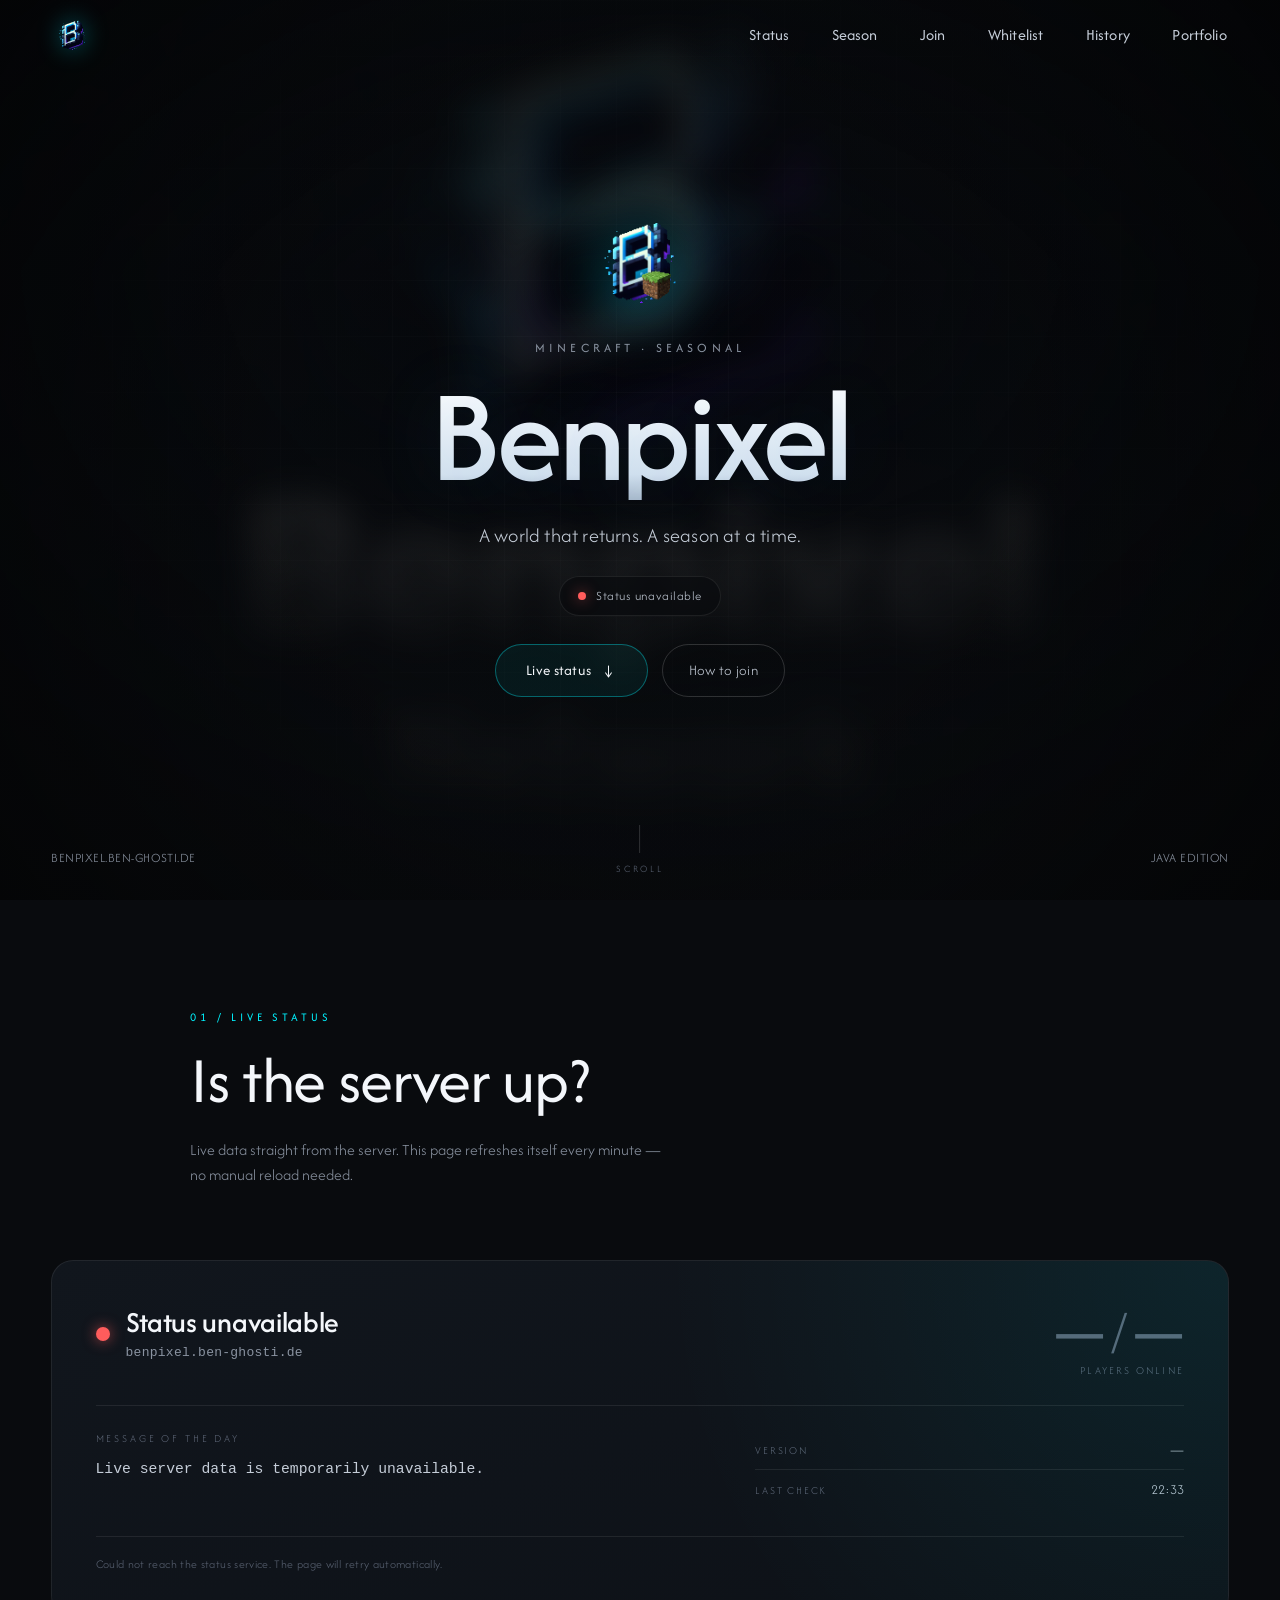
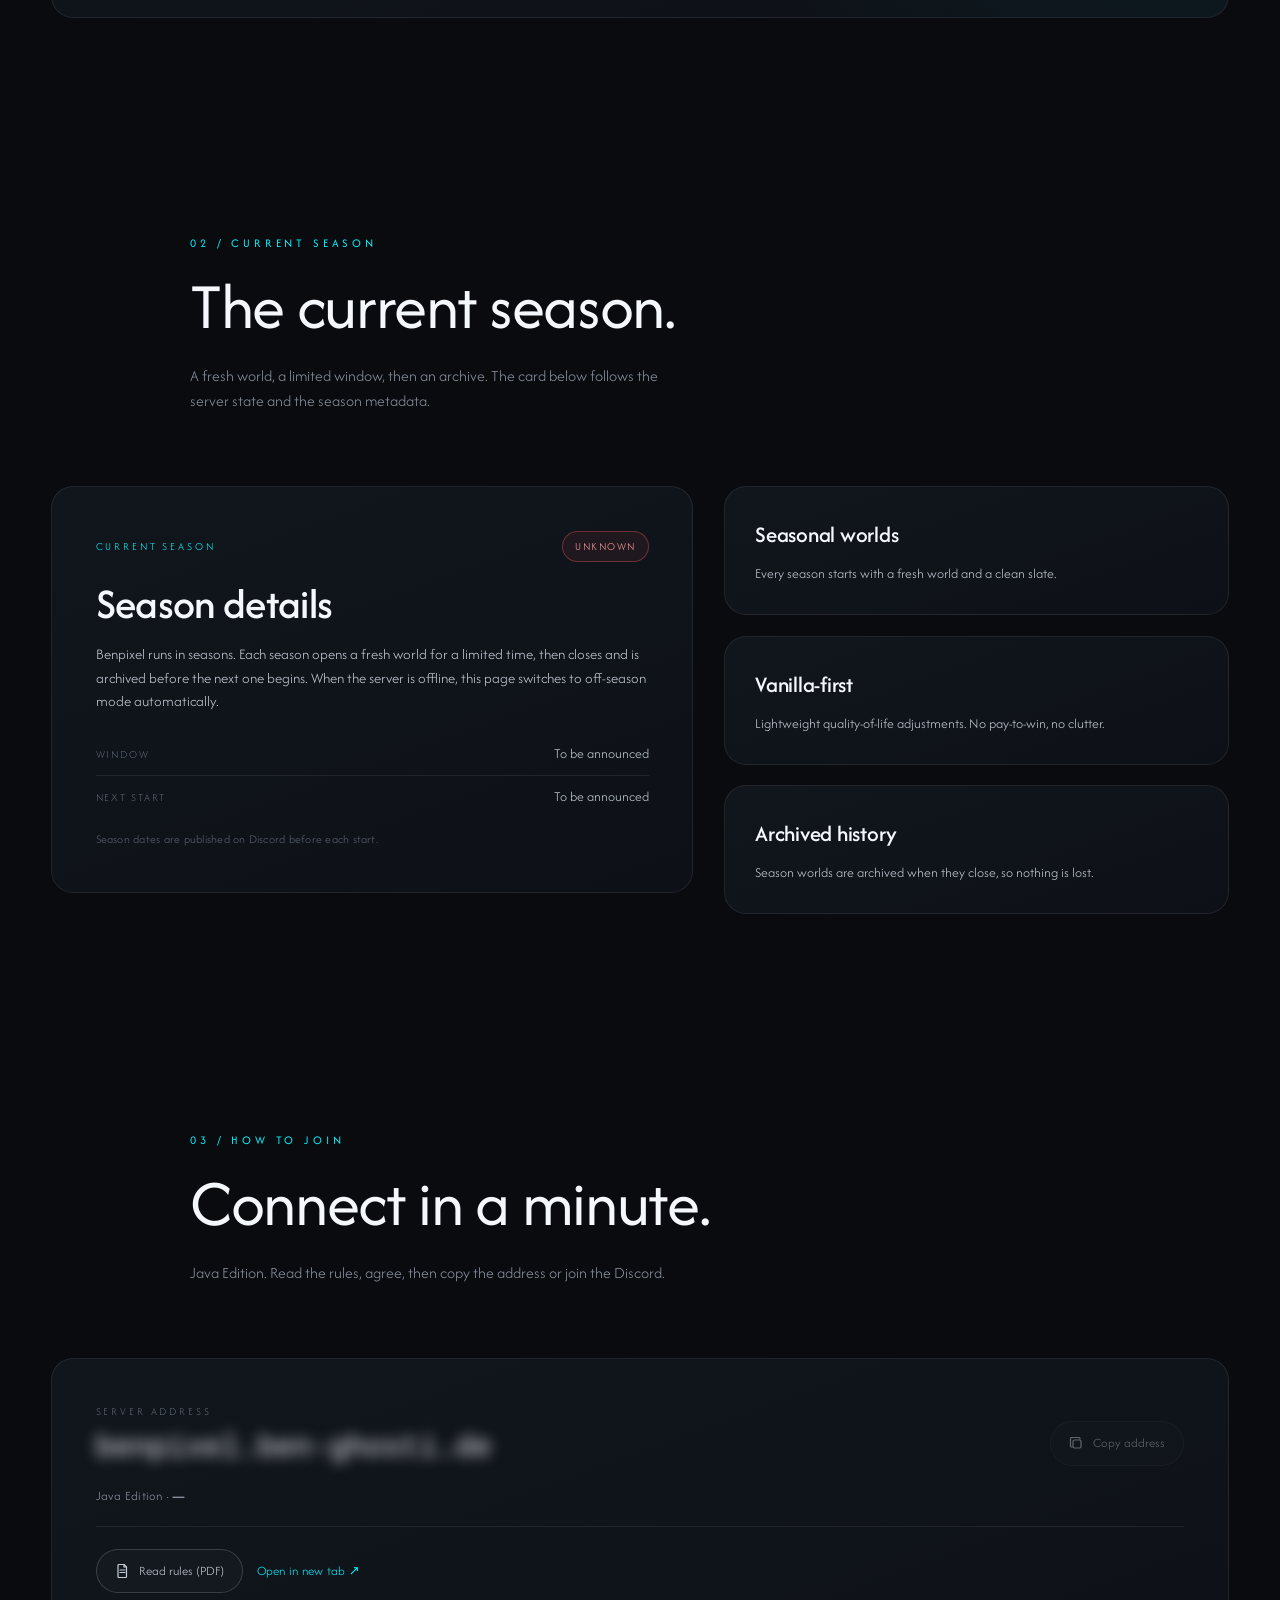
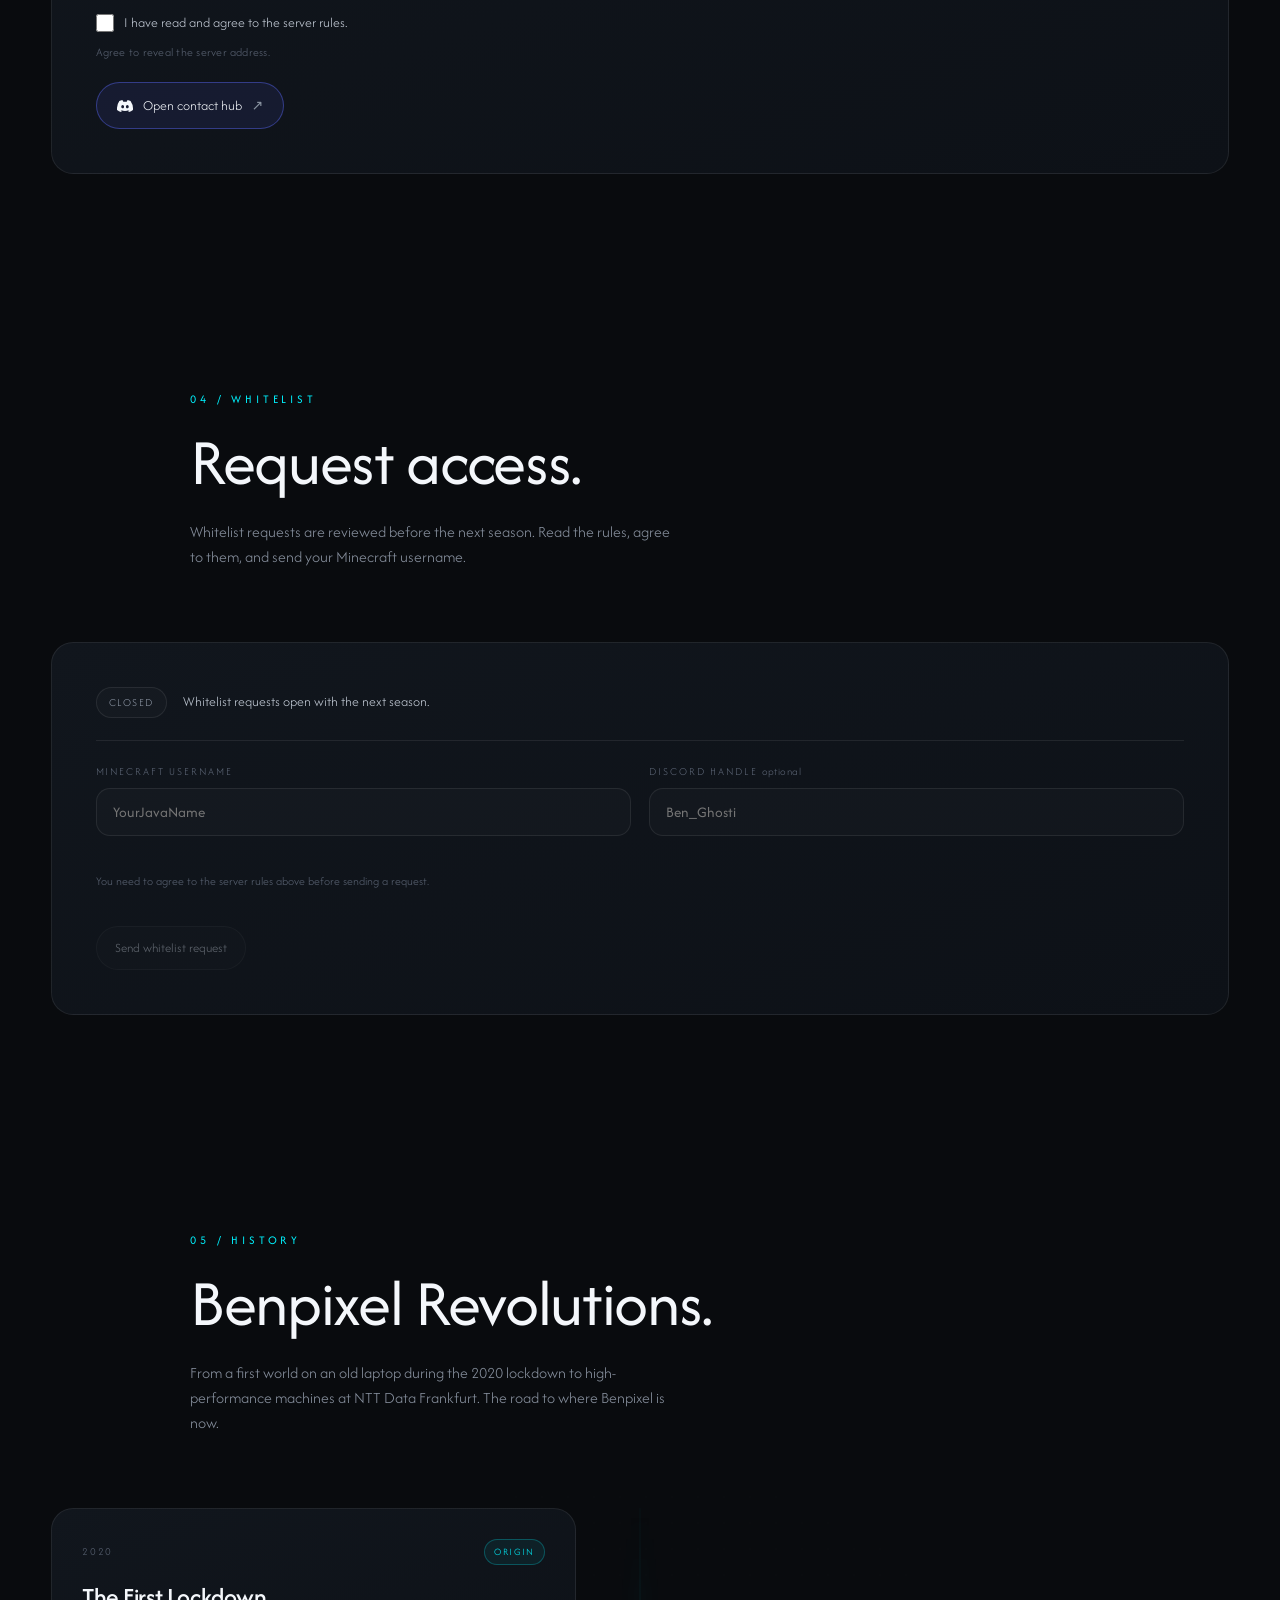
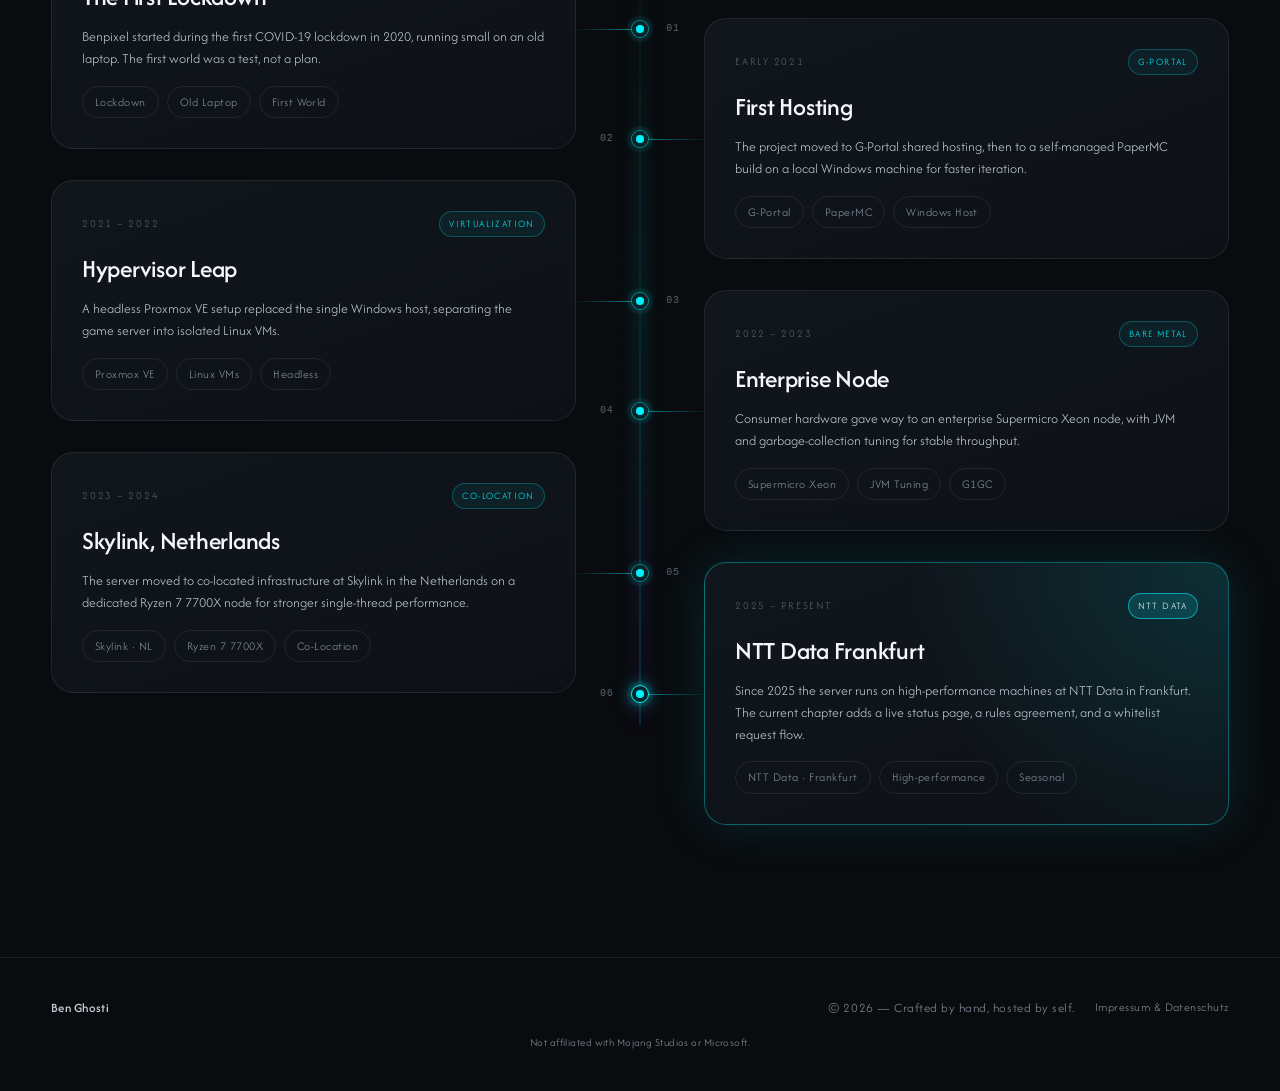
==== benpixel/index.html @ 286c819d "Optimize images, caching and mobile performance" ====
<!DOCTYPE html>

<html lang="en">
<head>
<meta charset="utf-8"/>
<meta content="width=device-width, initial-scale=1.0" name="viewport"/>
<meta content="Benpixel — a seasonal Minecraft server by Ben Ghosti. Live status, current season, and how to join." name="description"/>
<meta content="#090b0e" name="theme-color"/>
<title>Benpixel — Seasonal Minecraft Server · Ben Ghosti</title>
<link href="favicon.png" rel="icon" type="image/png"/>
<link href="../assets/css/fonts.css?v=20261116-4" rel="stylesheet"/>
<link rel="preload" href="../assets/fonts/afacad-flux-latin.woff2" as="font" type="font/woff2" crossorigin/>
<link as="image" fetchpriority="high" href="assets/images/benpixel-hero.webp?v=20261116-4" rel="preload" type="image/webp"/>
<link href="../assets/css/style.css?v=20261116-4" rel="stylesheet"/>
<link href="assets/css/benpixel.css?v=20261116-9" rel="stylesheet"/>
<link rel="canonical" href="https://ben-ghosti.de/benpixel/"/>
<meta property="og:type" content="website"/>
<meta property="og:title" content="Benpixel — Seasonal Minecraft Server"/>
<meta property="og:description" content="Live status, current season, and how to join Benpixel."/>
<meta property="og:image" content="https://ben-ghosti.de/benpixel/assets/images/benpixel-hero.jpg"/>
<meta property="og:url" content="https://ben-ghosti.de/benpixel/"/>
<meta name="twitter:card" content="summary_large_image"/>
<script type="application/ld+json">
{
  "@context": "https://schema.org",
  "@type": "WebPage",
  "name": "Benpixel — Seasonal Minecraft Server",
  "url": "https://ben-ghosti.de/benpixel/",
  "description": "Live status, current season, and how to join the seasonal Minecraft server Benpixel.",
  "isPartOf": {
    "@type": "WebSite",
    "name": "Ben Ghosti IT Portfolio",
    "url": "https://ben-ghosti.de/"
  },
  "about": {
    "@type": "VideoGame",
    "name": "Minecraft"
  }
}
</script>
</head>
<body class="bp-page">
<div aria-hidden="true" class="global-glow" data-global-glow=""></div>
<div aria-hidden="true" class="cursor-dot" data-cursor-dot=""></div>
<div aria-hidden="true" class="cursor-ring" data-cursor-ring=""></div>

<header class="nav-bar" data-nav="">
<div class="nav-inner">
<a aria-label="Ben Ghosti home" class="nav-brand" href="../index.html">
<img alt="Ben Ghosti logo" class="brand-mark" src="../assets/images/logo.png?v=20261116-4"/>
</a>
<nav aria-label="Benpixel" class="nav-links" id="primary-nav">
<a class="nav-link" href="#status">Status</a>
<a class="nav-link" href="#season">Season</a>
<a class="nav-link" href="#join">Join</a>
<a class="nav-link" href="#whitelist">Whitelist</a>
<a class="nav-link" href="#history">History</a>
<a class="nav-link" href="../index.html">Portfolio</a>
</nav>
<button aria-controls="primary-nav" aria-expanded="false" aria-label="Toggle navigation" class="nav-toggle" data-nav-toggle="" type="button">
<span class="toggle-bar"></span>
<span class="toggle-bar"></span>
<span class="toggle-bar"></span>
</button>
</div>
</header>
<div aria-hidden="true" class="nav-scrim" data-nav-scrim></div>

<main>
<section class="section-hero bp-hero" id="home">
<div class="hero-background-wrapper">
<picture><source srcset="assets/images/benpixel-hero.webp?v=20261116-4" type="image/webp"/><img alt="" aria-hidden="true" class="bp-hero-image" decoding="async" fetchpriority="high" height="1080" src="assets/images/benpixel-hero.jpg?v=20261116-4" width="1920"/></picture>
<div class="hero-veil"></div>
<div class="hero-vignette"></div>
<div aria-hidden="true" class="bp-hero-grid"></div>
</div>
<div class="hero-content">
<img alt="" aria-hidden="true" class="bp-hero-mark" height="128" src="favicon.png" width="128"/>
<p class="hero-eyebrow">Minecraft · Seasonal</p>
<h1 class="hero-title">Benpixel</h1>
<p class="hero-tagline">A world that returns. A season at a time.</p>
<div class="bp-hero-status" data-state="checking" id="hero-chip">
<span aria-hidden="true" class="bp-led"></span>
<span id="hero-status">Checking server…</span>
</div>
<div class="bp-hero-actions">
<a class="cta-button" href="#status">Live status <span aria-hidden="true">↓</span></a>
<a class="bp-ghost-button" href="#join">How to join</a>
</div>
</div>
<div class="hero-meta hero-meta-bottom-left">
<span id="hero-host">benpixel.ben-ghosti.de</span>
</div>
<div class="hero-meta hero-meta-bottom-right">
<span id="hero-version">Java Edition</span>
</div>
<a aria-label="Scroll to live status" class="hero-scroll" href="#status">
<span class="scroll-track"><span class="scroll-thumb"></span></span>
<span class="scroll-label">Scroll</span>
</a>
</section>

<section class="section" id="status">
<header class="section-header">
<p class="section-index">01 / Live Status</p>
<h2 class="section-title">Is the server up?</h2>
<p class="section-lead">Live data straight from the server. This page refreshes itself every minute — no manual reload needed.</p>
</header>

<div class="card-2 bp-status-panel" data-state="checking" id="status-panel">
<div class="bp-status-top">
<div class="bp-status-identity">
<span aria-hidden="true" class="bp-status-dot"></span>
<div>
<p aria-live="polite" class="bp-status-state" id="status-state">Checking server…</p>
<p class="bp-status-host" id="status-host">benpixel.ben-ghosti.de</p>
</div>
</div>
<div class="bp-players">
<div class="bp-players-fraction">
<span id="players-online">—</span>
<span class="bp-players-sep">/</span>
<span id="players-max">—</span>
</div>
<span class="bp-players-label">players online</span>
</div>
</div>

<div class="bp-status-body">
<div class="bp-motd-wrap">
<span class="bp-meta-label">Message of the day</span>
<div aria-live="polite" class="bp-motd" id="server-motd">Fetching live data…</div>
</div>
<dl class="bp-status-meta">
<div><dt>Version</dt><dd id="server-version">—</dd></div>
<div><dt>Last check</dt><dd id="status-updated">—</dd></div>
</dl>
</div>

<p class="bp-status-note" id="status-note">Live data is fetched directly from the server and refreshes every 60 seconds.</p>
</div>
<noscript>
<p class="bp-noscript">Live status requires JavaScript. The server address is <strong>benpixel.ben-ghosti.de</strong>.</p>
</noscript>
</section>

<section class="section" id="season">
<header class="section-header">
<p class="section-index">02 / Current Season</p>
<h2 class="section-title">The current season.</h2>
<p class="section-lead">A fresh world, a limited window, then an archive. The card below follows the server state and the season metadata.</p>
</header>

<div class="bp-season-grid">
<article class="card-2 bp-season-card">
<div class="bp-season-top">
<span class="bp-season-kicker" id="season-kicker">Current season</span>
<span class="bp-pill" id="season-status">Checking…</span>
</div>
<h3 class="bp-season-title" id="season-title">Season details</h3>
<p class="card-body" id="season-description">Season information is announced on Discord before each start.</p>
<div class="bp-countdown" hidden id="season-countdown">
<div class="bp-countdown-unit"><span class="bp-countdown-value" id="cd-days">00</span><span>days</span></div>
<div class="bp-countdown-unit"><span class="bp-countdown-value" id="cd-hours">00</span><span>hours</span></div>
<div class="bp-countdown-unit"><span class="bp-countdown-value" id="cd-minutes">00</span><span>min</span></div>
<div class="bp-countdown-unit"><span class="bp-countdown-value" id="cd-seconds">00</span><span>sec</span></div>
</div>
<dl class="bp-season-facts">
<div><dt>Window</dt><dd id="season-window">To be announced</dd></div>
<div><dt>Next start</dt><dd id="season-next">To be announced</dd></div>
</dl>
<p class="bp-season-note" id="season-note">Season dates are published on Discord before each start.</p>
</article>

<div class="bp-highlights" id="season-highlights"></div>
</div>

<div class="bp-archive" hidden id="season-archive">
<h3 class="bp-archive-title">Previous seasons</h3>
<ul class="bp-archive-list" id="archive-list"></ul>
</div>
</section>

<section class="section" id="join">
<header class="section-header">
<p class="section-index">03 / How to Join</p>
<h2 class="section-title">Connect in a minute.</h2>
<p class="section-lead">Java Edition. Read the rules, agree, then copy the address or join the Discord.</p>
</header>

<article class="card-2 bp-join-card" id="address-card">
<div class="bp-join-head">
<div class="bp-join-address-wrap">
<span class="bp-meta-label">Server address</span>
<p aria-describedby="agree-note" class="bp-address is-locked" id="join-address">benpixel.ben-ghosti.de</p>
</div>
<button class="bp-copy-btn" disabled id="copy-address" type="button">
<svg aria-hidden="true" fill="none" height="15" viewBox="0 0 15 15" width="15">
<rect height="8" rx="1.5" stroke="currentColor" stroke-width="1.2" width="8" x="4" y="4"/>
<path d="M3 11H2.5a1 1 0 01-1-1V2.5a1 1 0 011-1H10a1 1 0 011 1V3" stroke="currentColor" stroke-linecap="round" stroke-width="1.2"/>
</svg>
<span>Copy address</span>
</button>
</div>

<p class="bp-join-version-line">Java Edition · <strong id="join-version">—</strong></p>

<div class="bp-join-rules">
<div class="bp-rules-actions">
<button aria-haspopup="dialog" class="bp-copy-btn" id="open-rules" type="button">
<svg aria-hidden="true" fill="none" height="15" viewBox="0 0 15 15" width="15">
<path d="M4 1.5h5l2.5 2.5v9.5a1 1 0 01-1 1h-6.5a1 1 0 01-1-1v-11a1 1 0 011-1z" stroke="currentColor" stroke-linejoin="round" stroke-width="1.2"/>
<path d="M9 1.5V4h2.5M5 7h5M5 9.5h5" stroke="currentColor" stroke-linecap="round" stroke-width="1.2"/>
</svg>
<span>Read rules (PDF)</span>
</button>
<a class="bp-inline-link" href="rules.pdf" rel="noopener noreferrer" target="_blank">Open in new tab ↗</a>
</div>
<label class="bp-agree" for="agree-rules">
<input id="agree-rules" type="checkbox"/>
<span>I have read and agree to the server rules.</span>
</label>
<p class="bp-agree-note" id="agree-note">Agree to reveal the server address.</p>
</div>

<a class="bp-discord-btn" href="../index.html#links" id="discord-link" rel="noopener noreferrer" target="_blank">
<svg aria-hidden="true" fill="currentColor" height="16" viewBox="0 0 24 24" width="16">
<path d="M20.3 4.4A19.8 19.8 0 0015.9 3l-.2.4a18.5 18.5 0 00-1.1 2.3 17 17 0 00-5.2 0A18.5 18.5 0 008.3 3.4L7.9 3a19.8 19.8 0 00-4.4 1.4A20.4 20.4 0 00.1 18.1a19.9 19.9 0 006 3l1.3-1.8a12.8 12.8 0 01-2-1c.2-.1.3-.3.5-.4a14.2 14.2 0 0012.2 0l.5.4a12.8 12.8 0 01-2 1l1.3 1.8a19.9 19.9 0 006-3A20.4 20.4 0 0020.3 4.4zM8.5 15.4c-1.2 0-2.1-1.1-2.1-2.4s.9-2.4 2.1-2.4 2.1 1.1 2.1 2.4-.9 2.4-2.1 2.4zm7 0c-1.2 0-2.1-1.1-2.1-2.4s.9-2.4 2.1-2.4 2.1 1.1 2.1 2.4-.9 2.4-2.1 2.4z"/>
</svg>
<span id="discord-label">Open contact hub</span>
<span aria-hidden="true" class="bp-discord-arrow">↗</span>
</a>
</article>
</section>

<section class="section" id="whitelist">
<header class="section-header">
<p class="section-index">04 / Whitelist</p>
<h2 class="section-title">Request access.</h2>
<p class="section-lead">Whitelist requests are reviewed before the next season. Read the rules, agree to them, and send your Minecraft username.</p>
</header>

<div class="card-2 bp-whitelist-card">
<div class="bp-whitelist-status">
<span class="bp-pill" data-state="offline" id="whitelist-state">Closed</span>
<p class="bp-whitelist-message" id="whitelist-message">Whitelist requests open with the next season.</p>
</div>

<form class="bp-whitelist-form" hidden id="whitelist-form" novalidate>
<div class="bp-field">
<label for="whitelist-username">Minecraft username</label>
<input autocomplete="username" id="whitelist-username" maxlength="16" minlength="3" name="username" pattern="[A-Za-z0-9_]{3,16}" placeholder="YourJavaName" required type="text"/>
</div>
<div class="bp-field">
<label for="whitelist-discord">Discord handle <span>optional</span></label>
<input autocomplete="off" id="whitelist-discord" maxlength="40" name="discord" placeholder="Ben_Ghosti" type="text"/>
</div>
<div aria-hidden="true" class="bp-honeypot">
<label for="whitelist-website">Website</label>
<input autocomplete="off" id="whitelist-website" name="website" tabindex="-1" type="text"/>
</div>
<div class="bp-turnstile" id="whitelist-turnstile"></div>
<p class="bp-whitelist-hint" id="whitelist-hint">You need to agree to the server rules above before sending a request.</p>
<p aria-live="polite" class="bp-whitelist-result" id="whitelist-result" role="status"></p>
<button class="bp-copy-btn" id="whitelist-submit" type="submit">Send whitelist request</button>
</form>
</div>
</section>

<section class="section" id="history">
<header class="section-header">
<p class="section-index">05 / History</p>
<h2 class="section-title">Benpixel Revolutions.</h2>
<p class="section-lead">From a first world on an old laptop during the 2020 lockdown to high-performance machines at NTT Data Frankfurt. The road to where Benpixel is now.</p>
</header>
<div class="bp-timeline" id="history-timeline"></div>
</section>
</main>

<div aria-hidden="true" class="bp-modal" id="rules-modal">
<div class="bp-modal-backdrop" data-close-rules=""></div>
<div aria-labelledby="rules-modal-title" aria-modal="true" class="bp-modal-dialog" role="dialog">
<header class="bp-modal-head">
<div>
<p class="bp-meta-label">Benpixel</p>
<h2 class="bp-modal-title" id="rules-modal-title">Server rules</h2>
</div>
<button aria-label="Close rules" class="bp-modal-close" id="close-rules" type="button">&times;</button>
</header>
<div class="bp-modal-body">
<iframe class="bp-modal-frame" data-src="rules.pdf" id="rules-frame" src="about:blank" title="Benpixel server rules (PDF)"></iframe>
</div>
<footer class="bp-modal-foot">
<a class="bp-inline-link" href="rules.pdf" rel="noopener noreferrer" target="_blank">Open PDF in a new tab ↗</a>
<button class="bp-copy-btn" id="modal-agree" type="button">I have read and agree</button>
</footer>
</div>
</div>

<footer class="site-footer">
<div class="footer-inner">
<a class="footer-brand" href="../index.html">Ben Ghosti</a>
<div class="footer-end">
<span class="footer-meta">© <span data-year="">2026</span> — Crafted by hand, hosted by self.</span>
<a class="footer-legal-link" href="../legal.html">Impressum &amp; Datenschutz</a>
</div>
</div>
<p class="bp-disclaimer">Not affiliated with Mojang Studios or Microsoft.</p>
</footer>

<div aria-atomic="true" aria-live="polite" class="bp-toast" id="bp-toast" role="status">
<svg aria-hidden="true" fill="none" height="14" viewBox="0 0 14 14" width="14">
<path d="M2 7l3.5 3.5L12 3" stroke="currentColor" stroke-linecap="round" stroke-linejoin="round" stroke-width="1.5"/>
</svg>
<span id="bp-toast-text">Address copied.</span>
</div>

<script defer src="../assets/js/main.js?v=20261116-4"></script>
<script defer src="assets/js/benpixel.js?v=20261116-8"></script>
</body>
</html>
---- assets/css/fonts.css ----
/* Afacad Flux — lokal gehostet (SIL Open Font License 1.1) */

@font-face {
  font-family: 'Afacad Flux';
  font-style: normal;
  font-weight: 200 900;
  font-display: swap;
  src: url('../fonts/afacad-flux-latin-ext.woff2') format('woff2');
  unicode-range: U+0100-02BA, U+02BD-02C5, U+02C7-02CC, U+02CE-02D7, U+02DD-02FF, U+0304, U+0308, U+0329, U+1D00-1DBF, U+1E00-1E9F, U+1EF2-1EFF, U+2020, U+20A0-20AB, U+20AD-20C0, U+2113, U+2C60-2C7F, U+A720-A7FF;
}

@font-face {
  font-family: 'Afacad Flux';
  font-style: normal;
  font-weight: 200 900;
  font-display: swap;
  src: url('../fonts/afacad-flux-latin.woff2') format('woff2');
  unicode-range: U+0000-00FF, U+0131, U+0152-0153, U+02BB-02BC, U+02C6, U+02DA, U+02DC, U+0304, U+0308, U+0329, U+2000-206F, U+20AC, U+2122, U+2191, U+2193, U+2212, U+2215, U+FEFF, U+FFFD;
}
---- assets/css/style.css ----
html {
  font-size: 125% !important;
  scroll-behavior: smooth;
  -webkit-text-size-adjust: 100%;
  text-size-adjust: 100%;
}

body {
  font-size: 1rem !important;
}

:root {
  --bg-0: #090b0e;
  --bg-1: #0d1117;
  --bg-2: #11161d;
  --bg-3: #161c25;
  --line: rgba(255, 255, 255, 0.08);
  --line-strong: rgba(255, 255, 255, 0.16);
  --ink-0: #f4f7fb;
  --ink-1: #c5cdd8;
  --ink-2: #8a93a1;
  --ink-3: #5a6373;
  --accent-cyan: #00f2fe;
  --accent-blue: #4facfe;
  --accent-violet: #7f00ff;
  --accent-glow: 0 0 32px rgba(0, 242, 254, 0.18);
  --ease-premium: cubic-bezier(0.22, 1, 0.36, 1);
  --ease-snap: cubic-bezier(0.65, 0, 0.35, 1);
  --maxw: 1440px;
  --gutter: clamp(20px, 4vw, 72px);
  --radius-m: 14px;
  --radius-l: 22px;
}

*, *::before, *::after { box-sizing: border-box; }
picture { display: contents; }

/* Global background glow (cursor-tracked) */
.global-glow {
  position: fixed;
  inset: 0;
  width: 100vw;
  height: 100vh;
  pointer-events: none;
  z-index: 0;
  opacity: 0;
  transition: opacity 600ms var(--ease-premium);
  background: radial-gradient(
    700px circle at var(--mx, 50%) var(--my, 50%),
    rgba(0, 242, 254, 0.16) 0%,
    rgba(127, 0, 255, 0.09) 32%,
    rgba(9, 11, 14, 0) 68%
  );
  mix-blend-mode: screen;
  will-change: background;
}

main,
footer.site-footer {
  position: relative;
  z-index: 1;
}

body.cursor-active .global-glow {
  opacity: 1;
}

body {
  margin: 0;
  background: var(--bg-0);
  color: var(--ink-0);
  font-family: 'Afacad Flux', system-ui, -apple-system, Segoe UI, Helvetica, Arial, sans-serif;
  font-weight: 300;
  line-height: 1.55;
  -webkit-font-smoothing: antialiased;
  text-rendering: optimizeLegibility;
  overflow-x: hidden;
}

img { display: block; max-width: 100%; height: auto; }

.utility-aspect-1x1 img {
  max-width: none;
}
a { color: inherit; text-decoration: none; }
button { font: inherit; color: inherit; background: none; border: 0; cursor: pointer; }
ul { list-style: none; padding: 0; margin: 0; }

.sr-only {
  position: absolute;
  width: 1px;
  height: 1px;
  padding: 0;
  margin: -1px;
  overflow: hidden;
  clip: rect(0, 0, 0, 0);
  white-space: nowrap;
  border: 0;
}

::selection { background: var(--accent-cyan); color: var(--bg-0); }

.nav-bar {
  position: fixed;
  top: 0;
  left: 0;
  width: 100%;
  z-index: 100;
  padding: 14px var(--gutter);
  transition: background-color 400ms var(--ease-premium), border-color 400ms var(--ease-premium);
  border-bottom: 1px solid transparent;
}
.nav-bar.is-scrolled {
  background: rgba(9, 11, 14, 0.92);
  border-bottom-color: var(--line);
}
.nav-bar.nav-open {
  background: rgba(9, 11, 14, 0.97);
  border-bottom-color: var(--line);
}

.nav-inner {
  max-width: var(--maxw);
  margin: 0 auto;
  display: flex;
  align-items: center;
  justify-content: space-between;
  gap: 24px;
}

.nav-brand { display: inline-flex; align-items: center; }
.brand-mark {
  width: 42px;
  height: 42px;
  object-fit: contain;
  filter: drop-shadow(0 0 12px rgba(0, 242, 254, 0.35));
  transition: transform 600ms var(--ease-premium);
}

.nav-brand:hover .brand-mark { transform: scale(1.08) rotate(-2deg); }

.nav-links {
  display: flex;
  gap: clamp(20px, 3vw, 56px);
  align-items: center;
}
.nav-link {
  position: relative;
  font-size: 16px;
  font-weight: 400;
  color: var(--ink-1);
  letter-spacing: 0.01em;
  padding: 6px 2px;
  transition: color 300ms var(--ease-premium);
}
.nav-link::after {
  content: '';
  position: absolute;
  left: 0; right: 0; bottom: 0;
  height: 1px;
  background: linear-gradient(90deg, var(--accent-cyan), var(--accent-blue));
  transform: scaleX(0);
  transform-origin: left center;
  transition: transform 450ms var(--ease-premium);
}
.nav-link:hover { color: var(--ink-0); }
.nav-link:hover::after { transform: scaleX(1); }

.nav-toggle {
  display: none;
  width: 44px;
  height: 44px;
  position: relative;
  border-radius: 10px;
  border: 1px solid var(--line);
  transition: border-color 300ms var(--ease-premium), background-color 300ms var(--ease-premium);
}
.nav-toggle:hover { border-color: var(--line-strong); }
.toggle-bar {
  position: absolute;
  left: 50%;
  width: 20px;
  height: 1.5px;
  background: var(--ink-0);
  transform: translateX(-50%);
  transition: transform 400ms var(--ease-snap), opacity 250ms var(--ease-snap), top 400ms var(--ease-snap);
}
.toggle-bar:nth-child(1) { top: 15px; }
.toggle-bar:nth-child(2) { top: 21px; }
.toggle-bar:nth-child(3) { top: 27px; }
.nav-toggle.is-active .toggle-bar:nth-child(1) { top: 21px; transform: translateX(-50%) rotate(45deg); }
.nav-toggle.is-active .toggle-bar:nth-child(2) { opacity: 0; }
.nav-toggle.is-active .toggle-bar:nth-child(3) { top: 21px; transform: translateX(-50%) rotate(-45deg); }

.nav-scrim { display: none; }

.section-hero {
  position: relative;
  height: 100vh;
  height: 100svh;
  min-height: 100vh;
  min-height: 100svh;
  display: grid;
  place-items: center;
  padding: 0 var(--gutter);
  overflow: hidden;
  isolation: isolate;
}

.hero-background-wrapper {
  position: absolute;
  inset: 0;
  z-index: -1;
}
.hero-image {
  position: absolute;
  inset: 0;
  width: 100%;
  height: 100%;
  object-fit: cover;
  opacity: 0;
  animation: heroFadeIn 1400ms var(--ease-premium) 120ms forwards;
  will-change: opacity;
}

@keyframes heroFadeIn {
  from { opacity: 0; }
  to   { opacity: 1; }
}

.hero-veil {
  position: absolute;
  inset: 0;
  background:
    radial-gradient(ellipse at 50% 40%, rgba(9, 11, 14, 0) 0%, rgba(9, 11, 14, 0.5) 60%, rgba(9, 11, 14, 0.92) 100%),
    linear-gradient(180deg, rgba(9, 11, 14, 0.4) 0%, rgba(9, 11, 14, 0) 30%, rgba(9, 11, 14, 0.85) 100%);
}
.hero-vignette {
  position: absolute;
  inset: 0;
  background: radial-gradient(circle at 50% 50%, transparent 40%, rgba(0,0,0,0.55) 100%);
  pointer-events: none;
}

.hero-meta {
  position: absolute;
  display: flex; /* Ändere von inline-flex zu flex */
  align-items: center;
  gap: 10px;
  font-size: 13px;
  font-weight: 300;
  letter-spacing: 0.04em;
  color: var(--ink-2);
  text-transform: uppercase;
  z-index: 2;
  
  /* NEU: Das sorgt für eine exakte Ausrichtung */
  height: 20px; /* Gib den Containern eine feste Höhe */
}

/* Damit die Positionen auch bei verschiedenen Textlängen exakt gleich bleiben: */
.hero-meta-top-left { top: 72px; left: var(--gutter); }
.hero-meta-top-right { top: 72px; right: var(--gutter); text-align: right; justify-content: flex-end; }

.hero-meta-top-left { top: 72px; left: var(--gutter); }
.hero-meta-top-right { top: 72px; right: var(--gutter); }
.hero-meta-bottom-left { bottom: 32px; left: var(--gutter); }
.hero-meta-bottom-right { bottom: 32px; right: var(--gutter); }
.meta-link { color: var(--ink-1); transition: color 300ms var(--ease-premium); }
.meta-link:hover { color: var(--accent-cyan); }
.meta-dot {
  width: 7px; height: 7px; border-radius: 50%;
  background: var(--accent-cyan);
  box-shadow: 0 0 12px var(--accent-cyan);
  animation: pulse 2.4s ease-in-out infinite;
}
@keyframes pulse {
  0%, 100% { opacity: 1; transform: scale(1); }
  50% { opacity: 0.45; transform: scale(0.85); }
}

.hero-content {
  position: relative;
  z-index: 2;
  text-align: center;
  max-width: 1100px;
  padding: 0 0 8px;
}
.hero-eyebrow {
  margin: 0 0 14px;
  font-size: 13px;
  letter-spacing: 0.32em;
  text-transform: uppercase;
  color: var(--ink-2);
  font-weight: 400;
}
.hero-title {
  margin: 0;
  font-size: clamp(56px, 10.5vw, 168px);
  font-weight: 500;
  line-height: 0.95;
  letter-spacing: -0.025em;
  background: linear-gradient(180deg, #ffffff 0%, #d5e2ee 80%, #a8b9cb 100%);
  -webkit-background-clip: text;
  background-clip: text;
  color: transparent;
  text-shadow: 0 0 80px rgba(79, 172, 254, 0.12);
}
.hero-tagline {
  margin: 20px auto 0;
  font-size: clamp(16px, 1.6vw, 22px);
  color: var(--ink-1);
  font-weight: 300;
  letter-spacing: 0.01em;
}

.hero-scroll {
  position: absolute;
  bottom: 28px;
  left: 50%;
  transform: translateX(-50%);
  display: flex;
  flex-direction: column;
  align-items: center;
  gap: 12px;
  z-index: 2;
}
.scroll-track {
  width: 1px;
  height: 48px;
  background: var(--line-strong);
  position: relative;
  overflow: hidden;
}
.scroll-thumb {
  position: absolute;
  top: 0;
  left: 0;
  width: 1px;
  height: 20px;
  background: linear-gradient(180deg, transparent, var(--accent-cyan));
  transform: translateY(-20px);
  animation: scrollFlow 2.2s var(--ease-premium) infinite;
}
@keyframes scrollFlow {
  0% { transform: translateY(-20px); }
  100% { transform: translateY(48px); }
}
.scroll-label {
  font-size: 11px;
  letter-spacing: 0.28em;
  text-transform: uppercase;
  color: var(--ink-3);
}

@media (max-width: 340px) {
  .hero-scroll { display: none; }
}

@media (max-width: 720px) {
  .nav-link { min-height: 44px; display: flex; align-items: center; }
  .footer-brand, .footer-legal-link { min-height: 44px; display: inline-flex; align-items: center; }
  .footer-meta, .footer-legal-link, .scroll-label { font-size: 12px; }
}

.section {
  padding: clamp(80px, 12vh, 160px) var(--gutter);
  max-width: var(--maxw);
  margin: 0 auto;
}

.section-header {
  margin: 0 auto clamp(48px, 8vh, 96px);
  max-width: 900px;
}
.section-index {
  margin: 0 0 18px;
  font-size: 12px;
  letter-spacing: 0.32em;
  text-transform: uppercase;
  color: var(--accent-cyan);
  font-weight: 400;
}
.section-title {
  margin: 0;
  font-size: clamp(34px, 5.2vw, 72px);
  font-weight: 400;
  line-height: 1.05;
  letter-spacing: -0.02em;
  color: var(--ink-0);
}
.section-lead {
  margin: 24px 0 0;
  font-size: clamp(16px, 1.2vw, 18px);
  color: var(--ink-2);
  max-width: 480px;
}

.grid-ratio-1x2 {
  display: grid;
  grid-template-columns: 1fr 2fr;
  gap: clamp(40px, 6vw, 96px);
  align-items: start;
}
.domain-sticky {
  position: sticky;
  top: 140px;
}
.domain-stack {
  display: flex;
  flex-direction: column;
  gap: 24px;
}

.card-2 {
  position: relative;
  padding: clamp(28px, 3.4vw, 44px);
  background: linear-gradient(160deg, var(--bg-2) 0%, var(--bg-1) 100%);
  border: 1px solid var(--line);
  border-radius: var(--radius-l);
  transition: border-color 500ms var(--ease-premium), transform 500ms var(--ease-premium);
  overflow: hidden;
}
.card-2::before {
  content: '';
  position: absolute;
  inset: 0;
  background: linear-gradient(135deg, rgba(0, 242, 254, 0.06), transparent 40%);
  opacity: 0;
  transition: opacity 600ms var(--ease-premium);
  pointer-events: none;
}
.card-2:hover { border-color: var(--line-strong); transform: translateY(-2px); }
.card-2:hover::before { opacity: 1; }
.card-head { display: flex; align-items: baseline; gap: 18px; margin-bottom: 18px; }
.card-index { font-size: 13px; color: var(--accent-cyan); letter-spacing: 0.08em; }
.card-title {
  margin: 0;
  font-size: clamp(22px, 2.4vw, 32px);
  font-weight: 500;
  letter-spacing: -0.01em;
}
.card-body {
  margin: 0 0 20px;
  color: var(--ink-1);
  font-size: clamp(15px, 1.05vw, 16.5px);
}
.card-tags { display: flex; flex-wrap: wrap; gap: 8px; }
.card-tags li {
  font-size: 12px;
  padding: 6px 12px;
  border: 1px solid var(--line);
  border-radius: 999px;
  color: var(--ink-2);
  letter-spacing: 0.04em;
}

.section-projects { padding-top: 60px; }

.project-grid {
  display: grid;
  grid-template-columns: repeat(3, 1fr);
  gap: clamp(16px, 2vw, 28px);
  min-width: 0;
}

.project-card {
  display: block;
  min-width: 0;
  transition: transform 600ms var(--ease-premium);
  will-change: transform;
}
.utility-aspect-1x1 {
  position: relative;
  width: 100%;
  min-width: 0;
  aspect-ratio: 1 / 1;
  overflow: hidden;
  border-radius: var(--radius-m);
  border: 1px solid var(--line);
  background: var(--bg-2);
}
.utility-aspect-1x1 img {
  position: absolute;
  inset: 0;
  width: 100%;
  height: 100%;
  max-width: none;
  object-fit: cover;
  opacity: 1;
  transition: transform 900ms var(--ease-premium);
  will-change: transform;
}
.project-card:hover .utility-aspect-1x1 img {
  transform: scale(1.06);
  opacity: 0.92;
}
.project-card:hover .utility-aspect-1x1 {
  border-color: var(--line-strong);
}
.project-meta {
  margin-top: 18px;
  display: flex;
  flex-direction: column;
  gap: 6px;
}
.project-tag {
  font-size: 11px;
  letter-spacing: 0.24em;
  text-transform: uppercase;
  color: var(--accent-cyan);
}
.project-name {
  margin: 0;
  font-size: 18px;
  font-weight: 400;
  color: var(--ink-0);
  letter-spacing: -0.005em;
}

.link-hub {
  display: grid;
  grid-template-columns: repeat(3, 1fr);
  gap: clamp(18px, 2vw, 28px);
}

.link-card {
  padding: clamp(28px, 3vw, 40px);
  border: 1px solid var(--line);
  border-radius: var(--radius-l);
  background: linear-gradient(160deg, var(--bg-2), var(--bg-1));
  display: flex;
  flex-direction: column;
  gap: 16px;
  transition: transform 500ms var(--ease-premium), border-color 500ms var(--ease-premium);
}
.link-card:hover { transform: translateY(-3px); border-color: var(--accent-cyan); }
.link-card-head { display: flex; justify-content: space-between; align-items: center; }
.link-card-tag {
  font-size: 11px;
  letter-spacing: 0.24em;
  text-transform: uppercase;
  color: var(--accent-cyan);
}
.link-card-arrow {
  font-size: 22px;
  color: var(--ink-2);
  transition: transform 500ms var(--ease-premium), color 500ms var(--ease-premium);
}
.link-card:hover .link-card-arrow { transform: translate(4px, -4px); color: var(--accent-cyan); }
.link-card-title { margin: 0; font-size: clamp(22px, 2.2vw, 28px); font-weight: 500; }
.link-card-desc { margin: 0; color: var(--ink-2); font-size: 15px; }

.status-module {
  padding: clamp(28px, 3vw, 40px);
  border: 1px solid var(--line);
  border-radius: var(--radius-l);
  background:
    radial-gradient(circle at 100% 0%, rgba(0, 242, 254, 0.08), transparent 50%),
    linear-gradient(160deg, var(--bg-2), var(--bg-1));
  display: flex;
  flex-direction: column;
  gap: 18px;
}
.status-head { display: flex; align-items: center; gap: 12px; }
.status-led {
  width: 9px; height: 9px; border-radius: 50%;
  background: #2bd96b;
  box-shadow: 0 0 14px #2bd96b;
  animation: pulse 2s ease-in-out infinite;
}
.status-label {
  font-size: 11px;
  letter-spacing: 0.28em;
  text-transform: uppercase;
  color: var(--ink-2);
  flex: 1;
}
.status-state {
  font-size: 12px;
  color: #2bd96b;
  letter-spacing: 0.04em;
}
.status-list { display: flex; flex-direction: column; gap: 10px; }
.status-list li {
  display: flex;
  justify-content: space-between;
  font-size: 14px;
  padding-bottom: 10px;
  border-bottom: 1px solid var(--line);
  color: var(--ink-1);
}
.status-list li:last-child { border-bottom: 0; }
.status-list em {
  font-style: normal;
  color: #2bd96b;
  font-size: 13px;
}
.status-foot { margin: 0; font-size: 12px; color: var(--ink-3); letter-spacing: 0.04em; }
.status-module.is-hidden { display: none; }

.section-about { text-align: center; }
.about-wrap { max-width: 880px; margin: 0 auto; }
.about-title {
  margin: 16px 0 32px;
  font-size: clamp(32px, 4.4vw, 64px);
  font-weight: 400;
  letter-spacing: -0.02em;
  line-height: 1.1;
}
.about-body {
  margin: 0 auto 18px;
  font-size: clamp(16px, 1.2vw, 19px);
  color: var(--ink-1);
  max-width: 680px;
}
.about-contact {
  margin-top: 40px;
  display: inline-flex;
  align-items: center;
  gap: 16px;
  flex-wrap: wrap;
  justify-content: center;
  padding: 16px 28px;
  border: 1px solid var(--line);
  border-radius: 999px;
  font-size: 15px;
  color: var(--ink-1);
}
.contact-link { transition: color 300ms var(--ease-premium); }
.contact-link:hover { color: var(--accent-cyan); }
.contact-sep { color: var(--ink-3); }

.site-footer {
  padding: 40px var(--gutter);
  border-top: 1px solid var(--line);
}
.footer-inner {
  max-width: var(--maxw);
  margin: 0 auto;
  display: flex;
  justify-content: space-between;
  align-items: center;
  gap: 16px;
  flex-wrap: wrap;
  color: var(--ink-2);
  font-size: 13px;
  letter-spacing: 0.04em;
}
.footer-brand { color: var(--ink-1); font-weight: 500; letter-spacing: 0.02em; }
a.footer-brand { text-decoration: none; transition: color 300ms var(--ease-premium); }
a.footer-brand:hover { color: var(--accent-cyan); }

.footer-end {
  display: flex;
  align-items: center;
  gap: 20px;
  flex-wrap: wrap;
  justify-content: flex-end;
}

.footer-legal-link {
  color: var(--ink-2);
  font-size: 12px;
  letter-spacing: 0.04em;
  transition: color 300ms var(--ease-premium);
}
.footer-legal-link:hover { color: var(--ink-1); }
.footer-legal-link[aria-current="page"] { color: var(--ink-2); pointer-events: none; }

.section-legal {
  padding-top: clamp(120px, 16vh, 180px);
  max-width: 820px;
}

.legal-header {
  margin-bottom: clamp(40px, 6vh, 72px);
}

.legal-title {
  margin: 0;
  font-size: clamp(32px, 4.8vw, 56px);
  font-weight: 400;
  line-height: 1.1;
  letter-spacing: -0.02em;
}

.legal-lead {
  margin: 18px 0 0;
  color: var(--ink-2);
  font-size: clamp(15px, 1.1vw, 17px);
  line-height: 1.6;
}

.legal-block + .legal-block {
  margin-top: clamp(48px, 8vh, 80px);
}

.legal-heading {
  margin: 0 0 20px;
  font-size: clamp(22px, 2.4vw, 28px);
  font-weight: 500;
  color: var(--ink-0);
}

.legal-card {
  padding: clamp(24px, 3vw, 36px);
  border: 1px solid var(--line);
  border-radius: var(--radius-l);
  background: rgba(13, 17, 23, 0.55);
}

.legal-subheading {
  margin: 28px 0 10px;
  font-size: 14px;
  font-weight: 500;
  letter-spacing: 0.06em;
  text-transform: uppercase;
  color: var(--accent-cyan);
}
.legal-card .legal-subheading:first-child { margin-top: 0; }

.legal-text {
  margin: 0 0 14px;
  color: var(--ink-1);
  font-size: 15px;
  line-height: 1.65;
}
.legal-text:last-child { margin-bottom: 0; }

.legal-text a,
.legal-list a {
  color: var(--ink-0);
  text-decoration: underline;
  text-decoration-color: rgba(0, 242, 254, 0.35);
  text-underline-offset: 3px;
  transition: color 300ms var(--ease-premium), text-decoration-color 300ms var(--ease-premium);
}
.legal-text a:hover,
.legal-list a:hover {
  color: var(--accent-cyan);
  text-decoration-color: var(--accent-cyan);
}

.legal-list {
  margin: 0 0 14px;
  padding-left: 1.2em;
  color: var(--ink-1);
  font-size: 15px;
  line-height: 1.65;
}
.legal-list li + li { margin-top: 6px; }

.legal-address-figure {
  margin: 12px 0 0;
}

.legal-address-img {
  max-width: 100%;
  width: min(100%, 480px);
  border-radius: var(--radius-m);
  border: 1px solid var(--line);
  background: var(--bg-2);
}

.legal-caption {
  margin-top: 10px;
  font-size: 12px;
  color: var(--ink-3);
  letter-spacing: 0.02em;
}

.legal-note {
  margin: 28px 0 0;
  padding-top: 20px;
  border-top: 1px solid var(--line);
  font-size: 12px;
  color: var(--ink-2);
  letter-spacing: 0.04em;
}

.reveal {
  opacity: 0;
  transform: translateY(28px);
  transition: opacity 900ms var(--ease-premium), transform 900ms var(--ease-premium);
  will-change: opacity, transform;
}
.reveal.is-visible { opacity: 1; transform: translateY(0); }

@media (max-width: 1024px) {
  .grid-ratio-1x2 { grid-template-columns: 1fr; }
  .domain-sticky { position: static; }
  .project-grid { grid-template-columns: repeat(2, 1fr); }
  .link-hub { grid-template-columns: repeat(2, 1fr); }
  .status-module { grid-column: 1 / -1; }
}

@media (max-width: 720px) {
  .nav-toggle { display: block; }
  .nav-links {
    position: fixed;
    inset: 0 0 0 auto;
    width: min(80vw, 360px);
    background: #0d1117;
    flex-direction: column;
    justify-content: center;
    align-items: flex-start;
    padding: 0 40px;
    gap: 28px;
    transform: translateX(100%);
    transition: transform 600ms var(--ease-premium);
    border-left: 1px solid var(--line);
  }
  .nav-links.is-open { transform: translateX(0); }
  .nav-link { font-size: 22px; }

  .nav-scrim {
    display: block;
    position: fixed;
    inset: 0;
    z-index: 99;
    background: rgba(9, 11, 14, 0.55);
    opacity: 0;
    visibility: hidden;
    pointer-events: none;
    transition: opacity 400ms var(--ease-premium), visibility 0s linear 400ms;
  }
  .nav-scrim.is-visible {
    opacity: 1;
    visibility: visible;
    pointer-events: auto;
    transition: opacity 400ms var(--ease-premium);
  }

  .hero-meta-top-left, .hero-meta-top-right { display: none; }
  .hero-meta-bottom-left, .hero-meta-bottom-right {
    font-size: 11px;
    bottom: 24px;
  }

  .project-grid { grid-template-columns: 1fr; }
  .link-hub { grid-template-columns: 1fr; }
  .brand-mark { width: 52px; height: 52px; }
}


@media (prefers-reduced-motion: reduce) {
  *, *::before, *::after {
    animation-duration: 0.01ms !important;
    animation-iteration-count: 1 !important;
    transition-duration: 0.01ms !important;
    scroll-behavior: auto !important;
  }
}


.cursor-dot,
.cursor-ring {
  position: fixed;
  top: 0;
  left: 0;
  pointer-events: none;
  z-index: 9999;
  border-radius: 50%;
  transform: translate3d(-50%, -50%, 0);
  mix-blend-mode: screen;
  will-change: transform, width, height, opacity;
  opacity: 0;
  transition: opacity 300ms ease;
}

.cursor-dot {
  width: 4px;
  height: 4px;
  background: #00f2fe;
  box-shadow: 0 0 8px rgba(0, 242, 254, 0.9);
}

.cursor-ring {
  width: 26px;
  height: 26px;
  border: 1px solid rgba(0, 242, 254, 0.55);
  background: rgba(0, 242, 254, 0.04);
  transition: width 280ms var(--ease-premium),
              height 280ms var(--ease-premium),
              border-color 280ms ease,
              background-color 280ms ease,
              opacity 300ms ease;
}

.cursor-active .cursor-dot,
.cursor-active .cursor-ring {
  opacity: 1;
}

.cursor-ring.is-hover {
  width: 48px;
  height: 48px;
  border-color: rgba(0, 242, 254, 0.9);
  background: rgba(0, 242, 254, 0.08);
}

.cursor-ring.is-pressed {
  width: 20px;
  height: 20px;
}




@media (hover: none), (pointer: coarse) {
  .cursor-dot,
  .cursor-ring,
  .global-glow { display: none !important; }
  * { cursor: auto !important; }
}

@media (hover: hover) and (pointer: fine) {
  body { cursor: none; }
  a, button, .nav-toggle, [data-cursor-hover] { cursor: none; }
}

/* ─── Active Nav Link ────────────────────────────────────────────── */
.nav-link.active {
  color: var(--ink-0);
}
.nav-link.active::after {
  background: linear-gradient(90deg, var(--accent-cyan), var(--accent-blue));
  transform: scaleX(1);
}

/* ─── Sponsors Teaser Section (index.html) ───────────────────────── */
.section-sponsors-teaser {
  text-align: center;
  padding-top: 40px;
  padding-bottom: 40px;
}
.section-container {
  max-width: var(--maxw);
  margin: 0 auto;
}
.teaser-box {
  max-width: 680px;
  margin: 0 auto;
  display: flex;
  flex-direction: column;
  align-items: center;
  gap: 18px;
}
.section-heading {
  margin: 0;
  font-size: clamp(34px, 5.2vw, 72px);
  font-weight: 400;
  line-height: 1.05;
  letter-spacing: -0.02em;
  color: var(--ink-0);
}
.section-subheading {
  margin: 0;
  font-size: clamp(15px, 1.1vw, 17px);
  color: var(--ink-2);
  line-height: 1.65;
  max-width: 520px;
}

/* ─── CTA Button ─────────────────────────────────────────────────── */
.cta-button {
  display: inline-flex;
  align-items: center;
  gap: 10px;
  margin-top: 10px;
  padding: 14px 30px;
  border-radius: 30px;
  border: 1px solid rgba(0, 242, 254, 0.35);
  background: rgba(0, 242, 254, 0.06);
  color: var(--ink-0);
  font-size: 15px;
  font-weight: 400;
  letter-spacing: 0.02em;
  cursor: none;
  transition:
    transform 400ms var(--ease-premium),
    border-color 400ms var(--ease-premium),
    background-color 400ms var(--ease-premium),
    box-shadow 400ms var(--ease-premium);
  will-change: transform;
}
.cta-button:hover {
  transform: translateY(-2px);
  border-color: var(--accent-cyan);
  background: rgba(0, 242, 254, 0.10);
  box-shadow: 0 0 24px rgba(0, 242, 254, 0.18), 0 8px 32px rgba(0, 0, 0, 0.32);
}
.cta-button:hover .cta-icon {
  transform: translateX(4px);
}
.cta-icon {
  flex-shrink: 0;
  transition: transform 400ms var(--ease-premium);
}

/* ─── Sponsors Subpage — Hero ────────────────────────────────────── */
.sponsors-hero-section {
  padding-top: clamp(120px, 18vh, 200px);
  padding-bottom: clamp(40px, 6vh, 72px);
}
.sponsors-hero-inner {
  max-width: 760px;
}
.sponsors-page-title {
  margin: 16px 0 0;
  font-size: clamp(40px, 6vw, 80px);
  font-weight: 400;
  line-height: 1.0;
  letter-spacing: -0.025em;
  color: var(--ink-0);
}
.sponsors-page-lead {
  margin: 24px 0 0;
  font-size: clamp(15px, 1.15vw, 18px);
  color: var(--ink-2);
  line-height: 1.65;
  max-width: 600px;
}

/* ─── Sponsors Matrix Grid ───────────────────────────────────────── */
.section-sponsors-matrix {
  padding-top: 0;
}
.sponsors-matrix {
  display: grid;
  grid-template-columns: repeat(3, 1fr);
  gap: clamp(16px, 2vw, 28px);
}

/* ═══════════════════════════════════════════════════════════════════
   AUFGABE 1 — Sponsor Grid  (3 × 4, 12 Kacheln)
   ═══════════════════════════════════════════════════════════════════ */

/* ─── Grid-Wrapper ────────────────────────────────────────────────── */
.sponsors-grid {
  display: grid;
  grid-template-columns: repeat(3, 1fr); /* exakt 3 Spalten             */
  grid-template-rows: repeat(4, auto);   /* 4 Reihen, Höhe durch Inhalt */
  gap: clamp(16px, 2vw, 28px);
  max-width: var(--maxw);
  margin: 0 auto;
  padding: 0 var(--gutter) clamp(80px, 12vh, 140px);
}

/* ─── Einzelne Kachel ─────────────────────────────────────────────── */
.sp-card {
  /*
   * Flex-Column: Bild oben, Body darunter.
   * "stretch"-Verhalten: alle Kacheln einer Reihe bekommen
   * dieselbe Höhe — Button bleibt dadurch am unteren Rand.
   */
  display: flex;
  flex-direction: column;

  background: linear-gradient(160deg, var(--bg-2) 0%, var(--bg-1) 100%);
  border: 1px solid var(--line);
  border-radius: var(--radius-l);       /* abgerundete Ecken            */
  overflow: hidden;                     /* Bild nicht aus Radius raus   */

  /* Sichtbar per Default — KEIN opacity-0 / reveal */
  opacity: 1;
  transform: none;

  transition:
    border-color 400ms var(--ease-premium),
    transform    400ms var(--ease-premium),
    box-shadow   400ms var(--ease-premium);
}

.sp-card:hover {
  border-color: var(--line-strong);
  transform: translateY(-3px);
  box-shadow:
    0 12px 40px rgba(0, 0, 0, 0.4),
    0  0  0 1px rgba(0, 242, 254, 0.08);
}

.sp-img-wrap {
  /*
   * Festes Seitenverhältnis 16 : 9.
   * Falls kein Bild geladen wird, bleibt das farbige
   * Rechteck als Platzhalter sichtbar.
   */
  position: relative;
  width: 100%;
  aspect-ratio: 1 / 1;
  background: var(--bg-3);             /* Fallback-Hintergrund          */
  overflow: hidden;
  flex-shrink: 0;
}

/* Ersetze deinen letzten Block durch diesen, damit es zu deiner Grid-Struktur passt */
.sp-img {
    filter: grayscale(100%) brightness(0.8) contrast(1.2);
    transition: filter 0.5s var(--ease-premium), transform 0.5s var(--ease-premium);
    /* WICHTIG: Damit das Logo nicht verzerrt, wenn das Bildformat nicht exakt 16:9 ist */
    object-fit: contain;
    padding: 20px;
}

.sp-card:hover .sp-img {
    filter: grayscale(0%) brightness(1) contrast(1);
    transform: scale(1.05);
}


.sp-body {
  /*
   * flex-grow: 1 → füllt restliche Kartenhöhe.
   * justify-content: space-between → Button klebt am unteren Rand.
   */
  display: flex;
  flex-direction: column;
  justify-content: space-between;
  flex-grow: 1;
  gap: 14px;
  padding: clamp(18px, 2vw, 26px);
}


.sp-head {
  display: flex;
  flex-direction: column;
  gap: 6px;
}

.sp-tier {
  font-size: 11px;
  font-weight: 500;
  letter-spacing: 0.12em;
  text-transform: uppercase;
  color: var(--accent-cyan);
}

.sp-name {
  margin: 0;
  font-size: clamp(17px, 1.5vw, 21px);
  font-weight: 500;
  letter-spacing: -0.01em;
  color: var(--ink-0);
  line-height: 1.25;
}


.sp-desc {
  margin: 0;
  font-size: clamp(13px, 1vw, 15px);
  color: var(--ink-2);
  line-height: 1.6;

  /*
   * Maximal 3 Zeilen → alle Karten bleiben gleich hoch,
   * kein Layout-Bruch durch unterschiedlich langen Text.
   */
  display: -webkit-box;
  -webkit-line-clamp: 3;
  -webkit-box-orient: vertical;
  overflow: hidden;
}


.sp-btn {
  /*
   * align-self: flex-start → Button nimmt nur nötige Breite ein.
   * margin-top: auto → schiebt ihn bei kurzem Text nach unten.
   */
  align-self: flex-start;
  margin-top: auto;

  display: inline-flex;
  align-items: center;
  gap: 8px;

  padding: 10px 20px;
  border-radius: 999px;
  border: 1px solid rgba(0, 242, 254, 0.30);
  background: rgba(0, 242, 254, 0.05);

  font-size: 13px;
  font-weight: 400;
  letter-spacing: 0.02em;
  color: var(--ink-1);
  text-decoration: none;
  white-space: nowrap;

  transition:
    color         300ms var(--ease-premium),
    border-color  300ms var(--ease-premium),
    background    300ms var(--ease-premium),
    transform     300ms var(--ease-premium),
    box-shadow    300ms var(--ease-premium);
}

.sp-btn:hover {
  color: var(--ink-0);
  border-color: var(--accent-cyan);
  background: rgba(0, 242, 254, 0.10);
  transform: translateX(3px);
  box-shadow: 0 0 18px rgba(0, 242, 254, 0.14);
}

.sp-btn svg {
  flex-shrink: 0;
  transition: transform 300ms var(--ease-premium);
}

.sp-btn:hover svg {
  transform: translateX(3px);
}


/* Tablet: 2 Spalten */
@media (max-width: 1024px) {
  .sponsors-grid {
    grid-template-columns: repeat(2, 1fr);
    grid-template-rows: repeat(6, auto);  /* 6 Reihen bei 2 Spalten    */
  }
}

/* Mobil: 1 Spalte */
@media (max-width: 600px) {
  .sponsors-grid {
    grid-template-columns: 1fr;
    grid-template-rows: repeat(12, auto);
  }

  /* Auf kleinen Screens etwas kompakteres Bild */
  .sp-img-wrap {
    aspect-ratio: 1 / 1;
  }
}

/*
 * Zielt exakt auf den Header der Links-Section.
 * Kein anderer section-header wird berührt.
 */
.section-links .section-header {
  text-align: center;
}




:root {
  --nav-height: 72px;
}


body.status-page {
  overflow: hidden;          /* no outer scroll on this page          */
}


.kuma-main {
  display: flex;
  flex-direction: column;
  height: calc(100vh - var(--nav-height));
  height: calc(100svh - var(--nav-height)); /* svh for mobile browsers */
  margin-top: var(--nav-height);            /* clear the fixed nav     */
  position: relative;
  z-index: 1;
}


.kuma-topbar {
  display: flex;
  align-items: center;
  gap: 10px;
  padding: 0 var(--gutter);
  height: 36px;
  flex-shrink: 0;
  background: var(--bg-1);
  border-bottom: 1px solid var(--line);
  font-size: 11px;
  letter-spacing: 0.12em;
  text-transform: uppercase;
  color: var(--ink-3);
  user-select: none;
}

.kuma-topbar-led {
  display: inline-block;
  width: 7px;
  height: 7px;
  border-radius: 50%;
  background: #00e676;
  box-shadow: 0 0 10px #00e676, 0 0 20px rgba(0, 230, 118, 0.4);
  animation: pulse 2.2s ease-in-out infinite;
  flex-shrink: 0;
}

.kuma-topbar-label {
  color: var(--ink-2);
}

.kuma-topbar-url {
  margin-left: auto;          /* push to the right                    */
  color: var(--accent-cyan);
  font-size: 10px;
}


.kuma-iframe {
  /*
   * Takes all remaining space inside .kuma-main after the topbar.
   * 100% width fills the container edge-to-edge.
   * flex-grow: 1 dynamically consumes leftover vertical space →
   * no hardcoded pixel heights, no double scrollbar.
   */
  display: block;
  width: 100%;
  flex-grow: 1;              /* fills remaining height automatically   */
  border: none;
  background: var(--bg-0);  /* bg while iframe loads                  */
  color-scheme: dark;        /* hint to embedded page                  */
}


@media (max-width: 720px) {
  :root {
    --nav-height: 64px;
  }

  .kuma-topbar-url {
    display: none;            /* saves space on narrow viewports        */
  }
}


.status-link-card {
  text-decoration: none;
  cursor: none;              /* matches the rest of the site           */
  display: block;            /* fills its grid cell like a div would   */

  /*
   * GPU-accelerated layer for the hover transform.
   * will-change declared here so the browser can optimise ahead.
   */
  will-change: transform, box-shadow, border-color;
  transition:
    transform     450ms var(--ease-premium),
    box-shadow    450ms var(--ease-premium),
    border-color  450ms var(--ease-premium),
    background    450ms var(--ease-premium);
}

.status-link-card:hover {
  transform: translateY(-4px) scale(1.015);
  border-color: rgba(0, 242, 254, 0.45);
  background: linear-gradient(
    160deg,
    rgba(0, 242, 254, 0.05) 0%,
    rgba(0, 230, 118, 0.04) 100%
  );
  box-shadow:
    0  0  0   1px rgba(0, 242, 254, 0.25),  /* tight cyan ring        */
    0  0  28px     rgba(0, 242, 254, 0.12),  /* mid cyan ambient       */
    0  0  56px     rgba(0, 230, 118, 0.08),  /* far green bloom        */
    0  16px 40px   rgba(0, 0, 0, 0.50);      /* depth shadow           */
}


.status-link-card:focus-visible {
  outline: 2px solid var(--accent-cyan);
  outline-offset: 4px;
  border-radius: var(--radius-m);
}


.status-link-card {
  position: relative;
  overflow: hidden;
}

.status-link-card::after {
  content: '↗ View Live Status';
  position: absolute;
  bottom: 16px;
  right: 18px;
  font-size: 11px;
  letter-spacing: 0.08em;
  text-transform: uppercase;
  color: var(--accent-cyan);
  opacity: 0;
  transform: translateY(6px);
  transition:
    opacity   350ms var(--ease-premium),
    transform 350ms var(--ease-premium);
  pointer-events: none;
}

.status-link-card:hover::after {
  opacity: 1;
  transform: translateY(0);
}



/* ─── Status Module als klickbarer Link ─────────────────────────── */
a.status-module {
  display: flex;            /* beibehalt das originale flex layout    */
  text-decoration: none;
  color: inherit;
  cursor: none;             /* custom cursor bleibt aktiv             */
  pointer-events: auto;
  transition:
    border-color 400ms var(--ease-premium),
    box-shadow   400ms var(--ease-premium),
    transform    400ms var(--ease-premium);
}

a.status-module:hover {
  border-color: rgba(0, 230, 118, 0.45);
  box-shadow:
    0 0 24px rgba(0, 230, 118, 0.12),
    0 8px 32px rgba(0, 0, 0, 0.32);
  transform: translateY(-2px);
}
---- benpixel/assets/css/benpixel.css ----
/* ─────────────────────────────────────────────────────────────
   Benpixel sub-page
   Uses the design tokens and base components from ../assets/css/style.css
   Only page-specific layout and server-state visuals live here.
   ───────────────────────────────────────────────────────────── */

html { overflow-x: hidden; }

.bp-page {
  background: var(--bg-0);
}

.bp-page main > section[id] {
  scroll-margin-top: 92px;
}

/* ── Hero ──────────────────────────────────────────────────── */

.bp-hero {
  isolation: isolate;
}

.bp-hero .hero-scroll {
  bottom: 24px;
  gap: 8px;
}

.bp-hero .scroll-track {
  height: 28px;
}

.bp-hero .scroll-thumb {
  height: 12px;
  top: 0;
  transform: translateY(-12px);
  animation: bpScrollFlow 2.2s var(--ease-premium) infinite;
}

.bp-hero .scroll-label {
  font-size: 10px;
}

@keyframes bpScrollFlow {
  0% { transform: translateY(-12px); }
  100% { transform: translateY(28px); }
}

.bp-hero-image {
  position: absolute;
  inset: 0;
  width: 100%;
  height: 100%;
  object-fit: cover;
  object-position: center;
  opacity: 0;
  filter: blur(16px) brightness(0.38) saturate(1.05);
  transform: scale(1.12);
  animation: bpHeroIn 1800ms var(--ease-premium) 100ms forwards;
  will-change: opacity;
}

@keyframes bpHeroIn {
  from { opacity: 0; }
  to   { opacity: 0.5; }
}

.bp-hero-grid {
  position: absolute;
  inset: 0;
  background-image:
    linear-gradient(rgba(255, 255, 255, 0.045) 1px, transparent 1px),
    linear-gradient(90deg, rgba(255, 255, 255, 0.045) 1px, transparent 1px);
  background-size: 56px 56px;
  mask-image: radial-gradient(ellipse at 50% 45%, rgba(0, 0, 0, 0.9) 0%, transparent 72%);
  -webkit-mask-image: radial-gradient(ellipse at 50% 45%, rgba(0, 0, 0, 0.9) 0%, transparent 72%);
  opacity: 0.55;
  pointer-events: none;
}

.bp-hero .hero-content {
  padding-top: 10px;
}

.bp-hero-mark {
  width: clamp(88px, 9vw, 124px);
  height: auto;
  margin: 0 auto 18px;
  mix-blend-mode: screen;
  filter: drop-shadow(0 0 34px rgba(0, 242, 254, 0.35));
}

.bp-hero-status {
  display: inline-flex;
  align-items: center;
  gap: 10px;
  margin-top: 24px;
  padding: 9px 18px;
  border: 1px solid var(--line);
  border-radius: 999px;
  background: rgba(9, 11, 14, 0.62);
  backdrop-filter: blur(10px);
  -webkit-backdrop-filter: blur(10px);
  font-size: 13px;
  letter-spacing: 0.04em;
  color: var(--ink-1);
}

.bp-led {
  width: 8px;
  height: 8px;
  border-radius: 50%;
  flex: 0 0 auto;
  background: var(--ink-3);
  transition: background-color 300ms var(--ease-premium), box-shadow 300ms var(--ease-premium);
}

.bp-hero-status[data-state="live"] .bp-led,
.bp-status-panel[data-state="live"] .bp-status-dot {
  background: #2bd96b;
  box-shadow: 0 0 14px rgba(43, 217, 107, 0.85);
  animation: bpPulse 2.4s ease-in-out infinite;
}

.bp-hero-status[data-state="offline"] .bp-led,
.bp-status-panel[data-state="offline"] .bp-status-dot {
  background: var(--ink-3);
  box-shadow: none;
}

.bp-hero-status[data-state="maintenance"] .bp-led,
.bp-status-panel[data-state="maintenance"] .bp-status-dot {
  background: #f5a623;
  box-shadow: 0 0 14px rgba(245, 166, 35, 0.8);
}

.bp-hero-status[data-state="error"] .bp-led,
.bp-status-panel[data-state="error"] .bp-status-dot {
  background: #ff5c5c;
  box-shadow: 0 0 14px rgba(255, 92, 92, 0.65);
}

.bp-hero-status[data-state="outage"] .bp-led,
.bp-status-panel[data-state="outage"] .bp-status-dot {
  background: #ff5c5c;
  box-shadow: 0 0 14px rgba(255, 92, 92, 0.65);
}

.bp-hero-status[data-state="checking"] .bp-led,
.bp-status-panel[data-state="checking"] .bp-status-dot {
  background: var(--accent-cyan);
  box-shadow: 0 0 14px rgba(0, 242, 254, 0.75);
  animation: bpPulse 1.6s ease-in-out infinite;
}

@keyframes bpPulse {
  0%, 100% { opacity: 1; transform: scale(1); }
  50%      { opacity: 0.45; transform: scale(0.82); }
}

.bp-hero-actions {
  display: flex;
  align-items: center;
  justify-content: center;
  flex-wrap: wrap;
  gap: 14px;
  margin-top: 28px;
}

.bp-hero-actions .cta-button {
  margin-top: 0;
}

.bp-ghost-button {
  display: inline-flex;
  align-items: center;
  gap: 10px;
  padding: 14px 26px;
  border: 1px solid var(--line-strong);
  border-radius: 30px;
  color: var(--ink-1);
  font-size: 15px;
  letter-spacing: 0.02em;
  transition:
    border-color 400ms var(--ease-premium),
    color 400ms var(--ease-premium),
    transform 400ms var(--ease-premium);
}

.bp-ghost-button:hover {
  border-color: var(--accent-cyan);
  color: var(--ink-0);
  transform: translateY(-1px);
}

/* ── Shared small labels ───────────────────────────────────── */

.bp-meta-label {
  display: block;
  margin-bottom: 10px;
  font-size: 11px;
  letter-spacing: 0.26em;
  text-transform: uppercase;
  color: var(--ink-3);
}

/* ── Live status panel ─────────────────────────────────────── */

.bp-status-panel {
  position: relative;
  display: flex;
  flex-direction: column;
  gap: 26px;
  overflow: hidden;
}

.bp-status-panel::after {
  content: "";
  position: absolute;
  inset: 0;
  pointer-events: none;
  background: radial-gradient(circle at 100% 0%, rgba(0, 242, 254, 0.08), transparent 46%);
}

.bp-status-top {
  display: flex;
  align-items: flex-start;
  justify-content: space-between;
  gap: 24px;
  flex-wrap: wrap;
}

.bp-status-identity {
  display: flex;
  align-items: center;
  gap: 16px;
}

.bp-status-dot {
  position: relative;
  width: 14px;
  height: 14px;
  border-radius: 50%;
  flex: 0 0 auto;
  background: var(--ink-3);
  transition: background-color 300ms var(--ease-premium), box-shadow 300ms var(--ease-premium);
}

.bp-status-dot::after {
  content: "";
  position: absolute;
  inset: -7px;
  border-radius: 50%;
  border: 1px solid currentColor;
  opacity: 0;
  transition: opacity 300ms var(--ease-premium);
}

.bp-status-panel[data-state="live"] .bp-status-dot::after {
  opacity: 0.35;
  color: #2bd96b;
}

.bp-status-state {
  margin: 0;
  font-size: clamp(22px, 2.4vw, 30px);
  font-weight: 500;
  letter-spacing: -0.01em;
  line-height: 1.15;
}

.bp-status-host {
  margin: 4px 0 0;
  font-family: 'Monaco', 'Menlo', 'Consolas', monospace;
  font-size: 13px;
  color: var(--ink-2);
  letter-spacing: 0.02em;
}

.bp-players {
  text-align: right;
}

.bp-players-fraction {
  display: flex;
  align-items: baseline;
  justify-content: flex-end;
  gap: 6px;
  font-size: clamp(34px, 4vw, 52px);
  font-weight: 500;
  line-height: 1;
  font-variant-numeric: tabular-nums;
}

.bp-players-sep {
  color: var(--ink-3);
  font-weight: 300;
}

.bp-players-label {
  display: block;
  margin-top: 6px;
  font-size: 11px;
  letter-spacing: 0.2em;
  text-transform: uppercase;
  color: var(--ink-3);
}

.bp-status-body {
  display: grid;
  grid-template-columns: 1.45fr 1fr;
  gap: clamp(22px, 3vw, 44px);
  padding-top: 24px;
  border-top: 1px solid var(--line);
}

.bp-motd {
  font-family: 'Monaco', 'Menlo', 'Consolas', monospace;
  font-size: clamp(14px, 1.15vw, 16px);
  line-height: 1.7;
  color: var(--ink-1);
  white-space: pre-wrap;
  overflow-wrap: anywhere;
  min-height: 3.4em;
}

.bp-motd-line + .bp-motd-line {
  margin-top: 2px;
}

.bp-status-meta {
  margin: 0;
  display: flex;
  flex-direction: column;
  gap: 0;
}

.bp-status-meta > div {
  display: flex;
  align-items: baseline;
  justify-content: space-between;
  gap: 16px;
  padding: 9px 0;
  border-bottom: 1px solid var(--line);
}

.bp-status-meta > div:last-child {
  border-bottom: 0;
}

.bp-status-meta dt {
  font-size: 11px;
  letter-spacing: 0.16em;
  text-transform: uppercase;
  color: var(--ink-3);
}

.bp-status-meta dd {
  margin: 0;
  font-size: 14px;
  color: var(--ink-1);
  text-align: right;
  overflow-wrap: anywhere;
}

.bp-status-note {
  margin: 0;
  padding-top: 18px;
  border-top: 1px solid var(--line);
  font-size: 12px;
  color: var(--ink-3);
  letter-spacing: 0.03em;
}

.bp-noscript {
  margin: 18px 0 0;
  font-size: 13px;
  color: var(--ink-2);
}

.bp-status-panel[data-state="offline"] .bp-players-fraction,
.bp-status-panel[data-state="outage"] .bp-players-fraction,
.bp-status-panel[data-state="error"] .bp-players-fraction {
  color: var(--ink-3);
}

/* ── Season ────────────────────────────────────────────────── */

.bp-season-grid {
  display: grid;
  grid-template-columns: minmax(0, 1.12fr) minmax(0, 0.88fr);
  gap: clamp(18px, 2.4vw, 32px);
  align-items: start;
}

.bp-season-top {
  display: flex;
  align-items: center;
  justify-content: space-between;
  gap: 16px;
  flex-wrap: wrap;
  margin-bottom: 18px;
}

.bp-season-kicker {
  font-size: 11px;
  letter-spacing: 0.26em;
  text-transform: uppercase;
  color: var(--accent-cyan);
}

.bp-pill {
  display: inline-flex;
  align-items: center;
  gap: 8px;
  padding: 6px 12px;
  border: 1px solid var(--line);
  border-radius: 999px;
  font-size: 11px;
  letter-spacing: 0.14em;
  text-transform: uppercase;
  color: var(--ink-2);
  background: rgba(255, 255, 255, 0.02);
}

.bp-pill[data-state="live"] {
  border-color: rgba(43, 217, 107, 0.35);
  color: #7ff0a8;
  background: rgba(43, 217, 107, 0.07);
}

.bp-pill[data-state="offline"] {
  color: var(--ink-2);
}

.bp-pill[data-state="maintenance"] {
  border-color: rgba(245, 166, 35, 0.35);
  color: #ffcf80;
  background: rgba(245, 166, 35, 0.07);
}

.bp-pill[data-state="error"] {
  border-color: rgba(255, 92, 92, 0.35);
  color: #ff9d9d;
  background: rgba(255, 92, 92, 0.07);
}

.bp-pill[data-state="outage"] {
  border-color: rgba(255, 92, 92, 0.35);
  color: #ff9d9d;
  background: rgba(255, 92, 92, 0.07);
}

.bp-season-title {
  margin: 0 0 16px;
  font-size: clamp(28px, 3.4vw, 44px);
  font-weight: 500;
  line-height: 1.1;
  letter-spacing: -0.015em;
}

.bp-countdown {
  display: grid;
  grid-template-columns: repeat(4, minmax(0, 1fr));
  gap: 10px;
  margin: 26px 0 8px;
  padding: 18px 0;
  border-top: 1px solid var(--line);
  border-bottom: 1px solid var(--line);
}

.bp-countdown-unit {
  display: flex;
  flex-direction: column;
  gap: 2px;
}

.bp-countdown-value {
  font-size: clamp(26px, 3vw, 38px);
  font-weight: 500;
  line-height: 1;
  font-variant-numeric: tabular-nums;
  color: var(--ink-0);
}

.bp-countdown-unit > span:last-child {
  font-size: 10px;
  letter-spacing: 0.18em;
  text-transform: uppercase;
  color: var(--ink-3);
}

.bp-countdown[hidden] {
  display: none;
}

.bp-season-facts {
  margin: 18px 0 0;
  display: flex;
  flex-direction: column;
  gap: 0;
}

.bp-season-facts > div {
  display: flex;
  align-items: baseline;
  justify-content: space-between;
  gap: 18px;
  padding: 10px 0;
  border-bottom: 1px solid var(--line);
}

.bp-season-facts > div:last-child {
  border-bottom: 0;
}

.bp-season-facts dt {
  font-size: 11px;
  letter-spacing: 0.18em;
  text-transform: uppercase;
  color: var(--ink-3);
}

.bp-season-facts dd {
  margin: 0;
  font-size: 14px;
  color: var(--ink-1);
  text-align: right;
}

.bp-season-note {
  margin: 12px 0 0;
  font-size: 12px;
  color: var(--ink-3);
  letter-spacing: 0.02em;
}

.bp-highlights {
  display: flex;
  flex-direction: column;
  gap: clamp(14px, 1.8vw, 20px);
  min-width: 0;
}

.bp-highlight {
  padding: clamp(22px, 2.4vw, 30px);
}

.bp-highlight .card-title {
  font-size: clamp(19px, 1.8vw, 24px);
  margin-bottom: 10px;
}

.bp-highlight .card-body {
  margin-bottom: 0;
  font-size: 14px;
}

.bp-archive {
  margin-top: clamp(36px, 5vh, 60px);
  padding-top: clamp(28px, 4vh, 40px);
  border-top: 1px solid var(--line);
}

.bp-archive-title {
  margin: 0 0 18px;
  font-size: 12px;
  letter-spacing: 0.26em;
  text-transform: uppercase;
  color: var(--ink-3);
  font-weight: 400;
}

.bp-archive-list {
  display: grid;
  grid-template-columns: repeat(auto-fit, minmax(220px, 1fr));
  gap: 12px;
}

.bp-archive-item {
  padding: 18px 20px;
  border: 1px solid var(--line);
  border-radius: var(--radius-m);
  background: linear-gradient(160deg, var(--bg-2), var(--bg-1));
}

.bp-archive-item strong {
  display: block;
  font-size: 15px;
  font-weight: 500;
  color: var(--ink-0);
}

.bp-archive-item span {
  display: block;
  margin-top: 4px;
  font-size: 12px;
  color: var(--ink-3);
}

/* ── Join ──────────────────────────────────────────────────── */

.bp-join-card {
  display: flex;
  flex-direction: column;
  gap: 20px;
}

.bp-join-head {
  display: flex;
  align-items: flex-end;
  justify-content: space-between;
  gap: 24px;
  flex-wrap: wrap;
}

.bp-join-address-wrap {
  min-width: 0;
}

.bp-join-version-line {
  margin: 0;
  font-size: 13px;
  color: var(--ink-2);
  letter-spacing: 0.02em;
}

.bp-join-rules {
  padding-top: 22px;
  border-top: 1px solid var(--line);
}

.bp-address {
  margin: 0 0 22px;
  font-family: 'Monaco', 'Menlo', 'Consolas', monospace;
  font-size: clamp(20px, 2.4vw, 30px);
  line-height: 1.2;
  color: var(--ink-0);
  overflow-wrap: anywhere;
}

.bp-join-card .bp-address {
  margin-bottom: 0;
}

.bp-copy-btn {
  display: inline-flex;
  align-items: center;
  gap: 9px;
  padding: 11px 18px;
  border: 1px solid var(--line-strong);
  border-radius: 999px;
  font-size: 13px;
  color: var(--ink-1);
  background: rgba(255, 255, 255, 0.02);
  transition:
    border-color 300ms var(--ease-premium),
    color 300ms var(--ease-premium),
    background-color 300ms var(--ease-premium);
}

.bp-copy-btn:hover {
  border-color: var(--accent-cyan);
  color: var(--ink-0);
  background: rgba(0, 242, 254, 0.06);
}

.bp-inline-link {
  display: inline-flex;
  align-items: center;
  gap: 6px;
  font-size: 13px;
  color: var(--accent-cyan);
  letter-spacing: 0.02em;
  transition: color 300ms var(--ease-premium);
}

.bp-inline-link:hover {
  color: var(--ink-0);
}

.bp-discord-btn {
  display: inline-flex;
  align-items: center;
  gap: 10px;
  align-self: flex-start;
  padding: 12px 20px;
  border: 1px solid rgba(88, 101, 242, 0.45);
  border-radius: 999px;
  background: rgba(88, 101, 242, 0.1);
  color: var(--ink-0);
  font-size: 14px;
  transition:
    border-color 300ms var(--ease-premium),
    background-color 300ms var(--ease-premium),
    transform 300ms var(--ease-premium);
}

.bp-discord-btn:hover {
  border-color: rgba(88, 101, 242, 0.8);
  background: rgba(88, 101, 242, 0.18);
  transform: translateY(-1px);
}

.bp-discord-arrow {
  color: var(--ink-2);
  transition: transform 300ms var(--ease-premium), color 300ms var(--ease-premium);
}

.bp-discord-btn:hover .bp-discord-arrow {
  transform: translate(2px, -2px);
  color: var(--ink-0);
}

.bp-rules-actions {
  display: flex;
  align-items: center;
  flex-wrap: wrap;
  gap: 14px;
  margin-bottom: 20px;
}

.bp-agree {
  display: flex;
  align-items: flex-start;
  gap: 10px;
  margin-top: 18px;
  font-size: 14px;
  color: var(--ink-1);
  line-height: 1.45;
  cursor: pointer;
}

.bp-agree input {
  flex: 0 0 auto;
  width: 18px;
  height: 18px;
  margin: 1px 0 0;
  accent-color: var(--accent-cyan);
  cursor: pointer;
}

.bp-agree-note {
  margin: 10px 0 0;
  font-size: 12px;
  color: var(--ink-3);
  letter-spacing: 0.02em;
}

.bp-address.is-locked {
  filter: blur(7px);
  user-select: none;
  pointer-events: none;
}

.bp-join-card.is-unlocked {
  border-color: rgba(0, 242, 254, 0.22);
}

.bp-copy-btn:disabled {
  opacity: 0.45;
  cursor: not-allowed;
  border-color: var(--line);
}

.bp-copy-btn:disabled:hover {
  border-color: var(--line);
  color: var(--ink-1);
  background: rgba(255, 255, 255, 0.02);
}

/* ── Whitelist ─────────────────────────────────────────────── */

.bp-whitelist-card {
  display: flex;
  flex-direction: column;
  gap: 22px;
}

.bp-whitelist-status {
  display: flex;
  align-items: flex-start;
  gap: 16px;
  flex-wrap: wrap;
}

.bp-whitelist-status .bp-pill {
  flex: 0 0 auto;
}

.bp-whitelist-message {
  margin: 0;
  padding-top: 4px;
  font-size: 14px;
  color: var(--ink-1);
}

.bp-whitelist-form {
  display: grid;
  grid-template-columns: repeat(2, minmax(0, 1fr));
  gap: 18px;
  padding-top: 22px;
  border-top: 1px solid var(--line);
}

.bp-field {
  display: flex;
  flex-direction: column;
  gap: 8px;
}

.bp-field label {
  font-size: 11px;
  letter-spacing: 0.18em;
  text-transform: uppercase;
  color: var(--ink-3);
}

.bp-field label span {
  letter-spacing: 0.04em;
  text-transform: none;
  color: var(--ink-3);
}

.bp-field input {
  width: 100%;
  padding: 13px 16px;
  border: 1px solid var(--line);
  border-radius: var(--radius-m);
  background: rgba(255, 255, 255, 0.02);
  color: var(--ink-0);
  font-family: inherit;
  font-size: 15px;
  transition: border-color 300ms var(--ease-premium), background-color 300ms var(--ease-premium);
}

.bp-field input:hover {
  border-color: var(--line-strong);
}

.bp-field input:focus {
  border-color: var(--accent-cyan);
  background: rgba(0, 242, 254, 0.04);
}

.bp-honeypot {
  position: absolute;
  left: -9999px;
  width: 1px;
  height: 1px;
  overflow: hidden;
}

.bp-turnstile {
  grid-column: 1 / -1;
  min-height: 0;
}

.bp-whitelist-hint {
  grid-column: 1 / -1;
  margin: 0;
  font-size: 12px;
  color: var(--ink-3);
}

.bp-whitelist-result {
  grid-column: 1 / -1;
  margin: 0;
  font-size: 13px;
  color: var(--ink-2);
}

.bp-whitelist-result[data-state="success"] {
  color: #7ff0a8;
}

.bp-whitelist-result[data-state="error"] {
  color: #ff9d9d;
}

.bp-whitelist-form .bp-copy-btn {
  grid-column: 1 / -1;
  justify-self: start;
}

/* ── History timeline ──────────────────────────────────────── */

.bp-timeline {
  position: relative;
  max-width: 1180px;
  margin: 0 auto;
  padding: 10px 0;
}

.bp-timeline::before {
  content: "";
  position: absolute;
  inset: -50px -8% -30px;
  background-image: radial-gradient(circle, rgba(255, 255, 255, 0.06) 1px, transparent 1px);
  background-size: 26px 26px;
  mask-image: radial-gradient(ellipse at 50% 40%, rgba(0, 0, 0, 0.8), transparent 72%);
  -webkit-mask-image: radial-gradient(ellipse at 50% 40%, rgba(0, 0, 0, 0.8), transparent 72%);
  opacity: 0.45;
  pointer-events: none;
  z-index: 0;
}

.bp-timeline-beam {
  position: absolute;
  left: 50%;
  top: 0;
  width: 2px;
  height: 0;
  transform: translateX(-50%);
  background: linear-gradient(180deg, rgba(0, 242, 254, 0.02), rgba(0, 242, 254, 0.14));
  z-index: 1;
  pointer-events: none;
}

.bp-timeline-beam-glow {
  position: absolute;
  left: 50%;
  top: 0;
  bottom: 0;
  width: 18px;
  transform: translateX(-50%);
  background: linear-gradient(180deg, rgba(0, 242, 254, 0), rgba(0, 242, 254, 0.08), rgba(127, 0, 255, 0.06));
  filter: blur(8px);
}

.bp-timeline-beam-fill {
  position: absolute;
  left: 50%;
  top: 0;
  width: 2px;
  height: 100%;
  transform: translateX(-50%) scaleY(0);
  transform-origin: top center;
  background: linear-gradient(180deg, #00f2fe 0%, #4facfe 55%, #7f00ff 100%);
  box-shadow: 0 0 16px rgba(0, 242, 254, 0.55);
  transition: transform 160ms linear;
}

.bp-timeline-beam-pulse {
  position: absolute;
  left: 50%;
  top: 0;
  width: 6px;
  height: 6px;
  margin-left: -3px;
  border-radius: 50%;
  background: #00f2fe;
  box-shadow: 0 0 14px rgba(0, 242, 254, 0.9);
  animation: bpBeamPulse 6s linear infinite;
  opacity: 0;
  will-change: transform, opacity;
}

@keyframes bpBeamPulse {
  0% { transform: translateY(0); opacity: 0; }
  12% { opacity: 0.9; }
  88% { opacity: 0.9; }
  100% { transform: translateY(calc(var(--beam-height, 0px) - 6px)); opacity: 0; }
}

.bp-timeline-entry {
  position: absolute;
  width: 50%;
  z-index: 2;
}

.bp-timeline-entry[data-side="left"] {
  left: 0;
  padding-right: 64px;
}

.bp-timeline-entry[data-side="right"] {
  left: 50%;
  padding-left: 64px;
}

.bp-timeline-node {
  position: absolute;
  top: calc(var(--node-y, 41px) - 9px);
  width: 18px;
  height: 18px;
  border: 1px solid rgba(0, 242, 254, 0.5);
  border-radius: 50%;
  background: var(--bg-0);
  box-shadow: 0 0 0 4px rgba(0, 242, 254, 0.05);
  z-index: 3;
}

.bp-timeline-node::after {
  content: "";
  position: absolute;
  inset: 4px;
  border-radius: 50%;
  background: var(--accent-cyan);
  box-shadow: 0 0 12px rgba(0, 242, 254, 0.8);
}

.bp-timeline-entry[data-side="left"] .bp-timeline-node {
  right: -9px;
}

.bp-timeline-entry[data-side="right"] .bp-timeline-node {
  left: -9px;
}

.bp-timeline-connector {
  position: absolute;
  top: var(--node-y, 40px);
  width: 64px;
  height: 1px;
  z-index: 2;
}

.bp-timeline-entry[data-side="left"] .bp-timeline-connector {
  right: 0;
  background: linear-gradient(90deg, rgba(0, 242, 254, 0.04), rgba(0, 242, 254, 0.55));
}

.bp-timeline-entry[data-side="right"] .bp-timeline-connector {
  left: 0;
  background: linear-gradient(90deg, rgba(0, 242, 254, 0.55), rgba(0, 242, 254, 0.04));
}

.bp-timeline-index {
  position: absolute;
  top: var(--node-y, 40px);
  transform: translateY(-50%);
  font-family: 'Monaco', 'Menlo', 'Consolas', monospace;
  font-size: 10px;
  letter-spacing: 0.08em;
  color: var(--ink-3);
  z-index: 4;
  pointer-events: none;
}

.bp-timeline-entry[data-side="left"] .bp-timeline-index {
  right: -40px;
  width: 40px;
  text-align: right;
}

.bp-timeline-entry[data-side="right"] .bp-timeline-index {
  left: -40px;
  width: 40px;
  text-align: left;
}

.bp-timeline-card {
  position: relative;
  z-index: 2;
  padding: clamp(22px, 2.4vw, 30px);
}

.bp-timeline-head {
  display: flex;
  align-items: center;
  justify-content: space-between;
  gap: 12px;
  flex-wrap: wrap;
  margin-bottom: 12px;
}

.bp-timeline-date {
  font-size: 11px;
  letter-spacing: 0.16em;
  text-transform: uppercase;
  color: var(--ink-3);
}

.bp-timeline-badge {
  padding: 4px 9px;
  border: 1px solid rgba(0, 242, 254, 0.25);
  border-radius: 999px;
  background: rgba(0, 242, 254, 0.06);
  font-size: 10px;
  letter-spacing: 0.14em;
  text-transform: uppercase;
  color: var(--accent-cyan);
}

.bp-timeline-title {
  margin: 0 0 10px;
  font-size: clamp(20px, 2vw, 26px);
  font-weight: 500;
  letter-spacing: -0.01em;
}

.bp-timeline-body {
  margin: 0 0 16px;
  font-size: 14px;
  color: var(--ink-1);
}

.bp-timeline-entry.is-latest .bp-timeline-card {
  border-color: rgba(0, 242, 254, 0.35);
  background:
    radial-gradient(circle at 100% 0%, rgba(0, 242, 254, 0.12), transparent 55%),
    linear-gradient(160deg, var(--bg-2), var(--bg-1));
  box-shadow: 0 0 54px rgba(0, 242, 254, 0.12);
}

.bp-timeline-entry.is-latest .bp-timeline-node {
  border-color: var(--accent-cyan);
  box-shadow: 0 0 0 4px rgba(0, 242, 254, 0.08), 0 0 18px rgba(0, 242, 254, 0.5);
}

.bp-timeline-entry.is-latest .bp-timeline-badge {
  border-color: rgba(0, 242, 254, 0.55);
  background: rgba(0, 242, 254, 0.14);
  color: var(--ink-0);
}

.bp-timeline--stacked {
  max-width: none;
  padding-left: 44px;
}

.bp-timeline--stacked .bp-timeline-beam {
  left: 12px;
  height: 100%;
  transform: none;
}

.bp-timeline--stacked .bp-timeline-entry,
.bp-timeline--stacked .bp-timeline-entry[data-side="left"],
.bp-timeline--stacked .bp-timeline-entry[data-side="right"] {
  position: relative;
  left: auto;
  top: auto;
  width: auto;
  transform: none;
  padding: 0;
  margin-bottom: 24px;
}

.bp-timeline--stacked .bp-timeline-node,
.bp-timeline--stacked .bp-timeline-entry[data-side="left"] .bp-timeline-node,
.bp-timeline--stacked .bp-timeline-entry[data-side="right"] .bp-timeline-node {
  top: 28px;
  left: -41px;
  right: auto;
  transform: none;
  width: 18px;
  height: 18px;
  box-shadow: 0 0 0 4px rgba(0, 242, 254, 0.05);
}

.bp-timeline--stacked .bp-timeline-connector,
.bp-timeline--stacked .bp-timeline-entry[data-side="left"] .bp-timeline-connector,
.bp-timeline--stacked .bp-timeline-entry[data-side="right"] .bp-timeline-connector {
  display: block;
  top: 36px;
  left: -32px;
  right: auto;
  width: 32px;
  background: linear-gradient(90deg, rgba(0, 242, 254, 0.55), rgba(0, 242, 254, 0.04));
}

.bp-timeline--stacked .bp-timeline-index {
  display: none;
}

/* ── Footer / toast ────────────────────────────────────────── */

.bp-disclaimer {
  max-width: var(--maxw);
  margin: 16px auto 0;
  font-size: 11px;
  letter-spacing: 0.04em;
  color: var(--ink-2);
  text-align: center;
}

.bp-toast {
  position: fixed;
  left: 50%;
  bottom: 26px;
  z-index: 200;
  display: flex;
  align-items: center;
  gap: 10px;
  padding: 12px 20px;
  border: 1px solid var(--line-strong);
  border-radius: 999px;
  background: rgba(13, 17, 23, 0.94);
  backdrop-filter: blur(12px);
  -webkit-backdrop-filter: blur(12px);
  color: var(--ink-0);
  font-size: 13px;
  letter-spacing: 0.02em;
  opacity: 0;
  visibility: hidden;
  transform: translate(-50%, 14px);
  transition:
    opacity 300ms var(--ease-premium),
    visibility 0s linear 300ms,
    transform 300ms var(--ease-premium);
}

.bp-toast.is-visible {
  opacity: 1;
  visibility: visible;
  transform: translate(-50%, 0);
  transition:
    opacity 300ms var(--ease-premium),
    transform 300ms var(--ease-premium);
}

.bp-toast svg {
  color: #2bd96b;
  flex: 0 0 auto;
}

/* ── Focus ─────────────────────────────────────────────────── */

.bp-page :where(a, button, input, iframe, [tabindex]):focus-visible {
  outline: 2px solid var(--accent-cyan);
  outline-offset: 3px;
}

/* ── Rules modal ───────────────────────────────────────────── */

body.bp-modal-open {
  overflow: hidden;
}

.bp-modal {
  position: fixed;
  inset: 0;
  z-index: 300;
  display: grid;
  place-items: center;
  padding: 24px;
  opacity: 0;
  visibility: hidden;
  transition: opacity 300ms var(--ease-premium), visibility 0s linear 300ms;
}

.bp-modal.is-open {
  opacity: 1;
  visibility: visible;
  transition: opacity 300ms var(--ease-premium);
}

.bp-modal-backdrop {
  position: absolute;
  inset: 0;
  background: rgba(0, 0, 0, 0.72);
  backdrop-filter: blur(6px);
  -webkit-backdrop-filter: blur(6px);
}

.bp-modal-dialog {
  position: relative;
  z-index: 1;
  display: flex;
  flex-direction: column;
  width: min(980px, 100%);
  max-height: min(88vh, 900px);
  background: var(--bg-1);
  border: 1px solid var(--line-strong);
  border-radius: var(--radius-l);
  box-shadow: 0 30px 90px rgba(0, 0, 0, 0.6);
  overflow: hidden;
  transform: translateY(12px) scale(0.99);
  transition: transform 300ms var(--ease-premium);
}

.bp-modal.is-open .bp-modal-dialog {
  transform: translateY(0) scale(1);
}

.bp-modal-head {
  display: flex;
  align-items: center;
  justify-content: space-between;
  gap: 20px;
  padding: 20px 24px;
  border-bottom: 1px solid var(--line);
}

.bp-modal-title {
  margin: 0;
  font-size: clamp(22px, 2.4vw, 30px);
  font-weight: 500;
  letter-spacing: -0.01em;
}

.bp-modal-close {
  display: inline-flex;
  align-items: center;
  justify-content: center;
  width: 40px;
  height: 40px;
  flex: 0 0 auto;
  border: 1px solid var(--line);
  border-radius: 50%;
  font-size: 24px;
  line-height: 1;
  color: var(--ink-1);
  transition:
    border-color 300ms var(--ease-premium),
    color 300ms var(--ease-premium),
    background-color 300ms var(--ease-premium);
}

.bp-modal-close:hover {
  border-color: var(--line-strong);
  color: var(--ink-0);
  background: rgba(255, 255, 255, 0.04);
}

.bp-modal-body {
  flex: 1;
  min-height: 0;
  background: var(--bg-2);
}

.bp-modal-frame {
  display: block;
  width: 100%;
  height: min(62vh, 680px);
  border: 0;
  background: #fff;
}

.bp-modal-foot {
  display: flex;
  align-items: center;
  justify-content: space-between;
  gap: 16px;
  flex-wrap: wrap;
  padding: 16px 24px;
  border-top: 1px solid var(--line);
}

/* ── Responsive ────────────────────────────────────────────── */

@media (max-width: 1024px) {
  .bp-season-grid {
    grid-template-columns: 1fr;
  }

  .bp-highlights {
    display: grid;
    grid-template-columns: repeat(3, minmax(0, 1fr));
  }
}

@media (max-width: 720px) {
  .bp-hero {
    height: auto;
    min-height: 100vh;
    min-height: 100svh;
    padding-top: 110px;
    padding-bottom: 96px;
  }

  .bp-hero-mark {
    width: 78px;
    margin-bottom: 14px;
  }

  .bp-hero-actions {
    gap: 10px;
  }

  .bp-hero-actions .cta-button,
  .bp-ghost-button {
    padding: 12px 20px;
    font-size: 14px;
  }

  .bp-status-top {
    flex-direction: column;
    gap: 18px;
  }

  .bp-players {
    text-align: left;
  }

  .bp-players-fraction {
    justify-content: flex-start;
  }

  .bp-status-body {
    grid-template-columns: 1fr;
  }

  .bp-highlights {
    grid-template-columns: 1fr;
  }

  .bp-join-head {
    align-items: flex-start;
    flex-direction: column;
    gap: 16px;
  }

  .bp-discord-btn {
    align-self: stretch;
    justify-content: center;
  }

  .bp-whitelist-form {
    grid-template-columns: 1fr;
  }
  .bp-countdown {
    gap: 6px;
  }

  .bp-address {
    font-size: 19px;
  }

  .bp-modal {
    padding: 0;
  }

  .bp-modal-dialog {
    width: 100%;
    height: 100vh;
    height: 100svh;
    max-height: 100vh;
    max-height: 100svh;
    border: 0;
    border-radius: 0;
  }

  .bp-modal-frame {
    height: calc(100vh - 190px);
    height: calc(100svh - 190px);
  }

  .bp-modal-head,
  .bp-modal-foot {
    padding: 14px 16px;
  }
}

@media (min-width: 721px) and (max-height: 700px) {
  .bp-hero {
    padding-top: 90px;
    padding-bottom: 72px;
  }

  .bp-hero-mark {
    display: none;
  }
}

@media (max-width: 420px) {
  .bp-countdown-unit:nth-child(4) {
    display: none;
  }

  .bp-countdown {
    grid-template-columns: repeat(3, minmax(0, 1fr));
  }
}

/* Mobile: larger tap targets and legible supporting text. */
@media (max-width: 720px) {
  .bp-page .nav-link {
    min-height: 44px;
    display: flex;
    align-items: center;
  }

  .bp-page .bp-inline-link,
  .bp-page .footer-brand,
  .bp-page .footer-legal-link {
    min-height: 44px;
    display: inline-flex;
    align-items: center;
  }

  .bp-page .bp-discord-btn,
  .bp-page .cta-button,
  .bp-page .bp-ghost-button {
    min-height: 44px;
  }

  .bp-page .scroll-label,
  .bp-page .bp-meta-label,
  .bp-page .bp-players-label,
  .bp-page .bp-status-meta dt,
  .bp-page .bp-pill,
  .bp-page .bp-countdown-unit > span:last-child,
  .bp-page .bp-field label,
  .bp-page .bp-hero-status,
  .bp-page .bp-status-panel,
  .bp-page .bp-season-kicker,
  .bp-page .bp-season-facts dt,
  .bp-page .bp-season-note,
  .bp-page .bp-archive-title,
  .bp-page .bp-archive-item span,
  .bp-page .bp-timeline-index,
  .bp-page .bp-timeline-date,
  .bp-page .bp-timeline-badge,
  .bp-page .bp-disclaimer,
  .bp-page .footer-meta,
  .bp-page .footer-legal-link {
    font-size: 12px;
  }
}
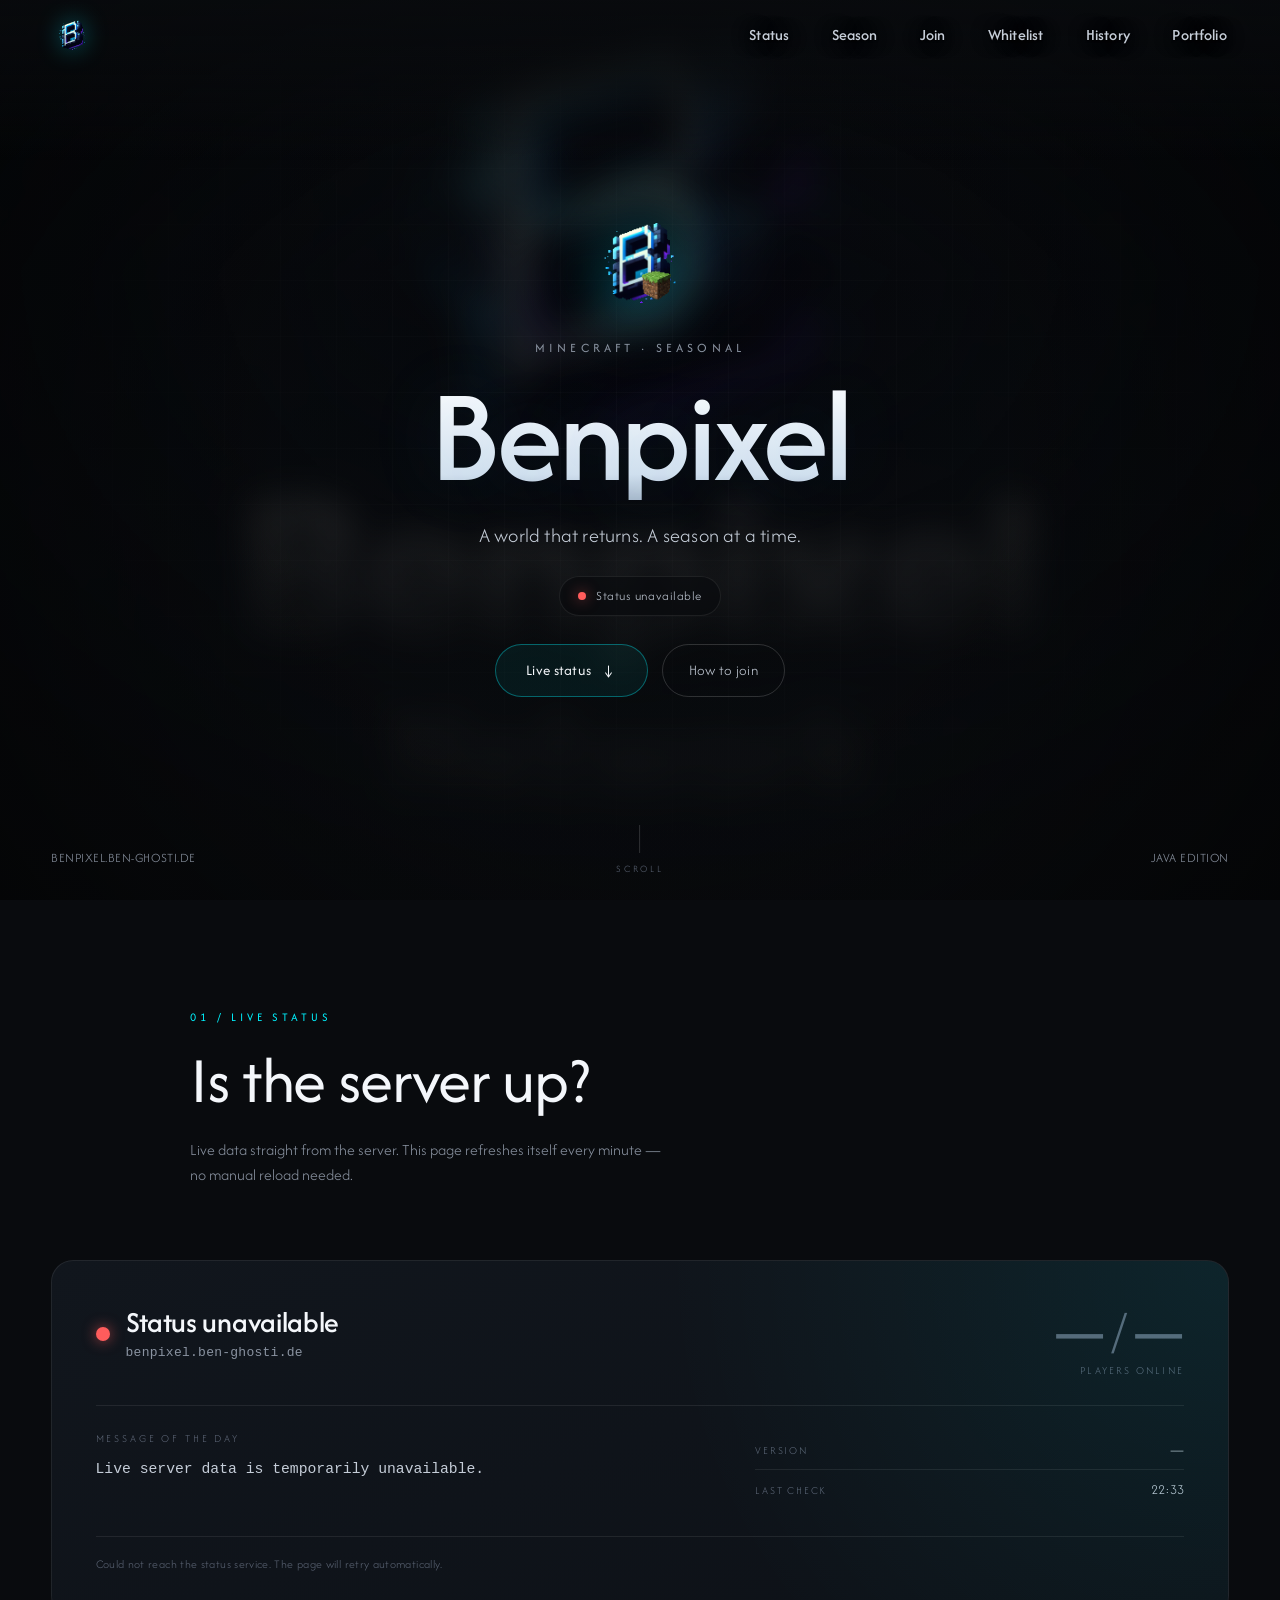
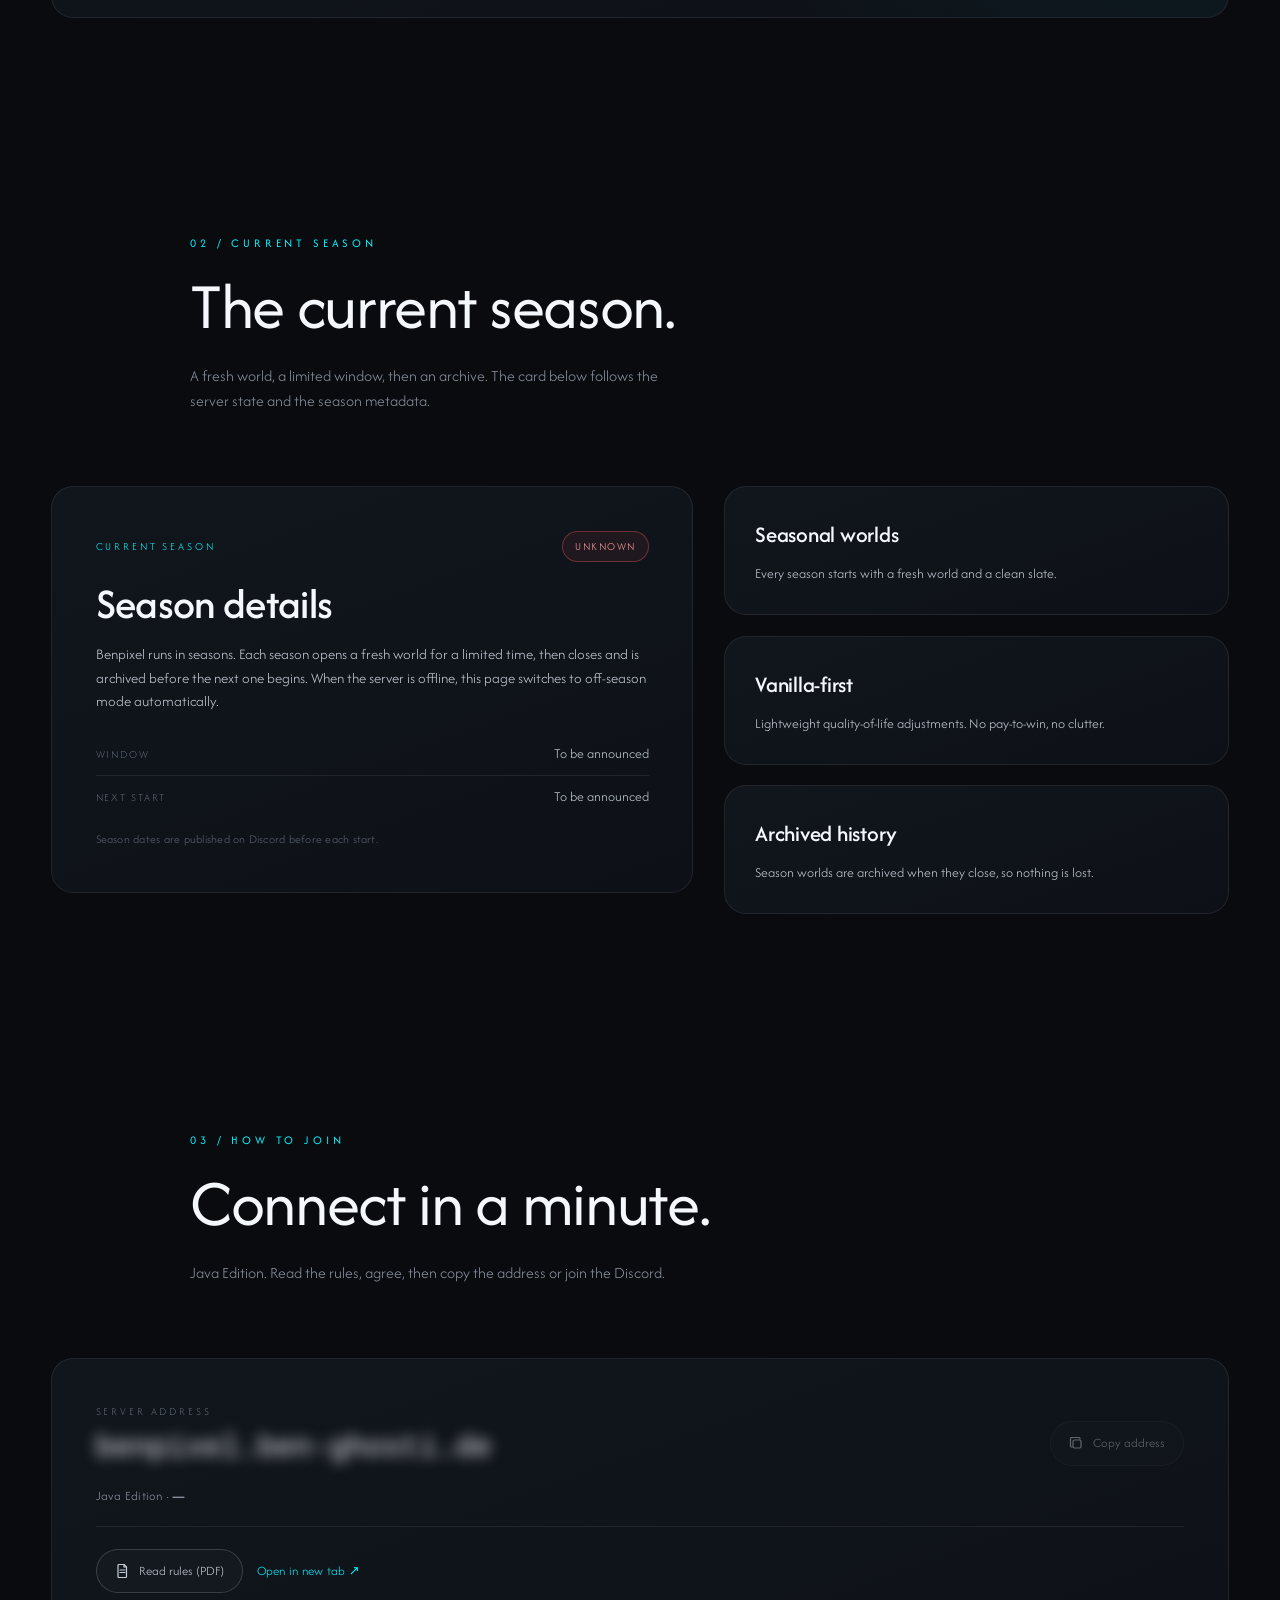
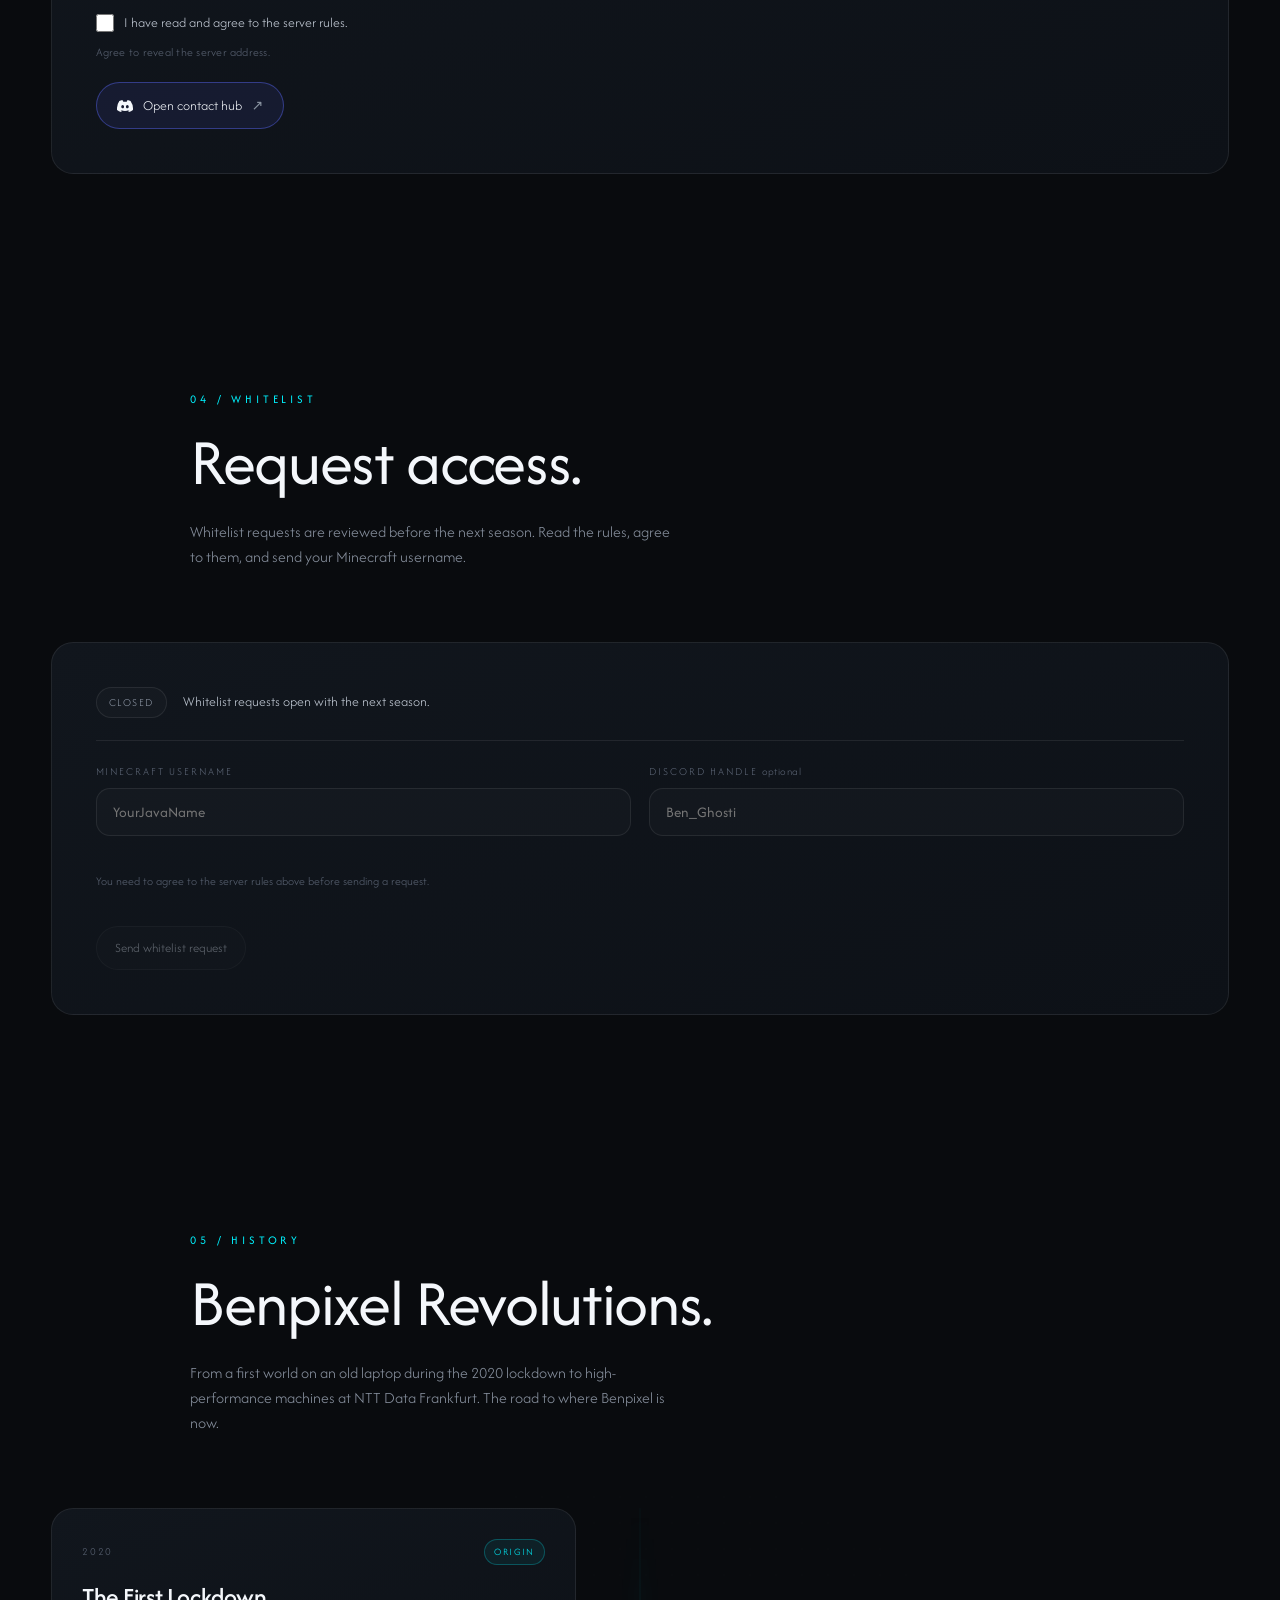
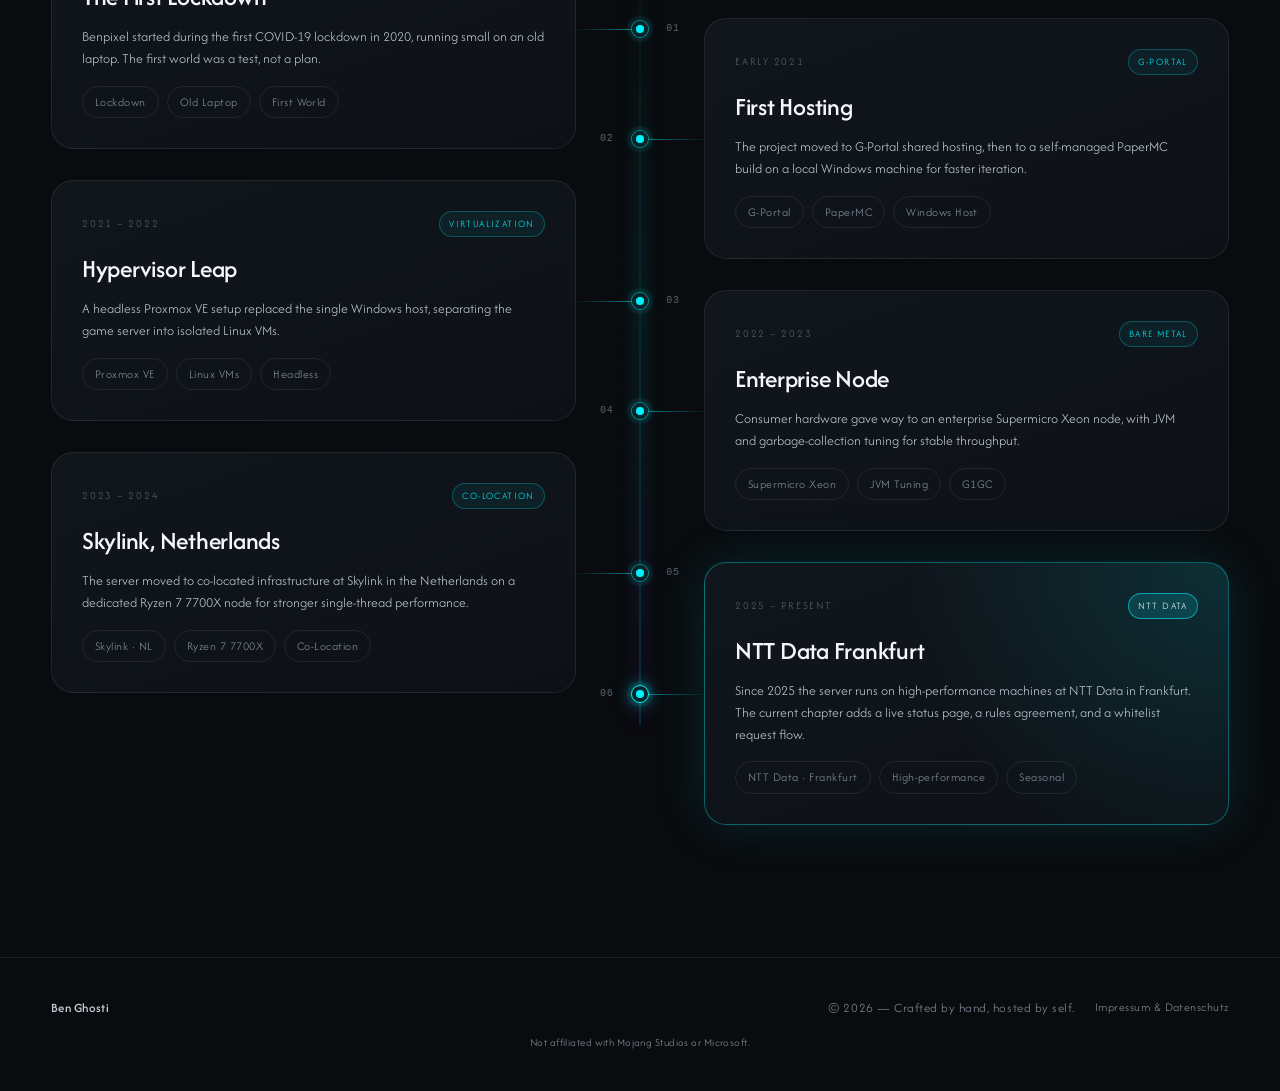
==== commit 9b2f7546: "Improve navigation contrast over hero" ====
--- a/benpixel/index.html
+++ b/benpixel/index.html
@@ -10,8 +10,8 @@
 <link href="favicon.png" rel="icon" type="image/png"/>
 <link href="../assets/css/fonts.css?v=20261116-4" rel="stylesheet"/>
 <link rel="preload" href="../assets/fonts/afacad-flux-latin.woff2" as="font" type="font/woff2" crossorigin/>
-<link as="image" fetchpriority="high" href="assets/images/benpixel-hero.webp?v=20261116-4" rel="preload" type="image/webp"/>
-<link href="../assets/css/style.css?v=20261116-4" rel="stylesheet"/>
+<link as="image" fetchpriority="high" href="assets/images/benpixel-hero.webp" rel="preload" type="image/webp"/>
+<link href="../assets/css/style.css?v=20261116-5" rel="stylesheet"/>
 <link href="assets/css/benpixel.css?v=20261116-9" rel="stylesheet"/>
 <link rel="canonical" href="https://ben-ghosti.de/benpixel/"/>
 <meta property="og:type" content="website"/>
@@ -69,7 +69,7 @@
 <main>
 <section class="section-hero bp-hero" id="home">
 <div class="hero-background-wrapper">
-<picture><source srcset="assets/images/benpixel-hero.webp?v=20261116-4" type="image/webp"/><img alt="" aria-hidden="true" class="bp-hero-image" decoding="async" fetchpriority="high" height="1080" src="assets/images/benpixel-hero.jpg?v=20261116-4" width="1920"/></picture>
+<picture><source srcset="assets/images/benpixel-hero.webp" type="image/webp"/><img alt="" aria-hidden="true" class="bp-hero-image" decoding="async" fetchpriority="high" height="1080" src="assets/images/benpixel-hero.jpg" width="1920"/></picture>
 <div class="hero-veil"></div>
 <div class="hero-vignette"></div>
 <div aria-hidden="true" class="bp-hero-grid"></div>
--- a/assets/css/style.css
+++ b/assets/css/style.css
@@ -110,16 +110,39 @@
   transition: background-color 400ms var(--ease-premium), border-color 400ms var(--ease-premium);
   border-bottom: 1px solid transparent;
 }
+
+.nav-bar::before {
+  content: '';
+  position: absolute;
+  inset: 0 0 auto;
+  height: 160px;
+  background: linear-gradient(
+    180deg,
+    rgba(9, 11, 14, 0.82) 0%,
+    rgba(9, 11, 14, 0.52) 45%,
+    rgba(9, 11, 14, 0) 100%
+  );
+  pointer-events: none;
+  z-index: 0;
+  opacity: 1;
+  transition: opacity 400ms var(--ease-premium);
+}
+
 .nav-bar.is-scrolled {
-  background: rgba(9, 11, 14, 0.92);
-  border-bottom-color: var(--line);
-}
+  background: rgba(9, 11, 14, 0.68);
+  border-bottom-color: rgba(255, 255, 255, 0.08);
+  -webkit-backdrop-filter: blur(18px) saturate(1.15);
+  backdrop-filter: blur(18px) saturate(1.15);
+}
+.nav-bar.is-scrolled::before { opacity: 0; }
 .nav-bar.nav-open {
   background: rgba(9, 11, 14, 0.97);
   border-bottom-color: var(--line);
 }
 
 .nav-inner {
+  position: relative;
+  z-index: 1;
   max-width: var(--maxw);
   margin: 0 auto;
   display: flex;
@@ -147,10 +170,13 @@
 .nav-link {
   position: relative;
   font-size: 16px;
-  font-weight: 400;
+  font-weight: 500;
   color: var(--ink-1);
   letter-spacing: 0.01em;
   padding: 6px 2px;
+  text-shadow:
+    0 1px 18px rgba(0, 0, 0, 0.85),
+    0 1px 2px rgba(0, 0, 0, 0.65);
   transition: color 300ms var(--ease-premium);
 }
 .nav-link::after {
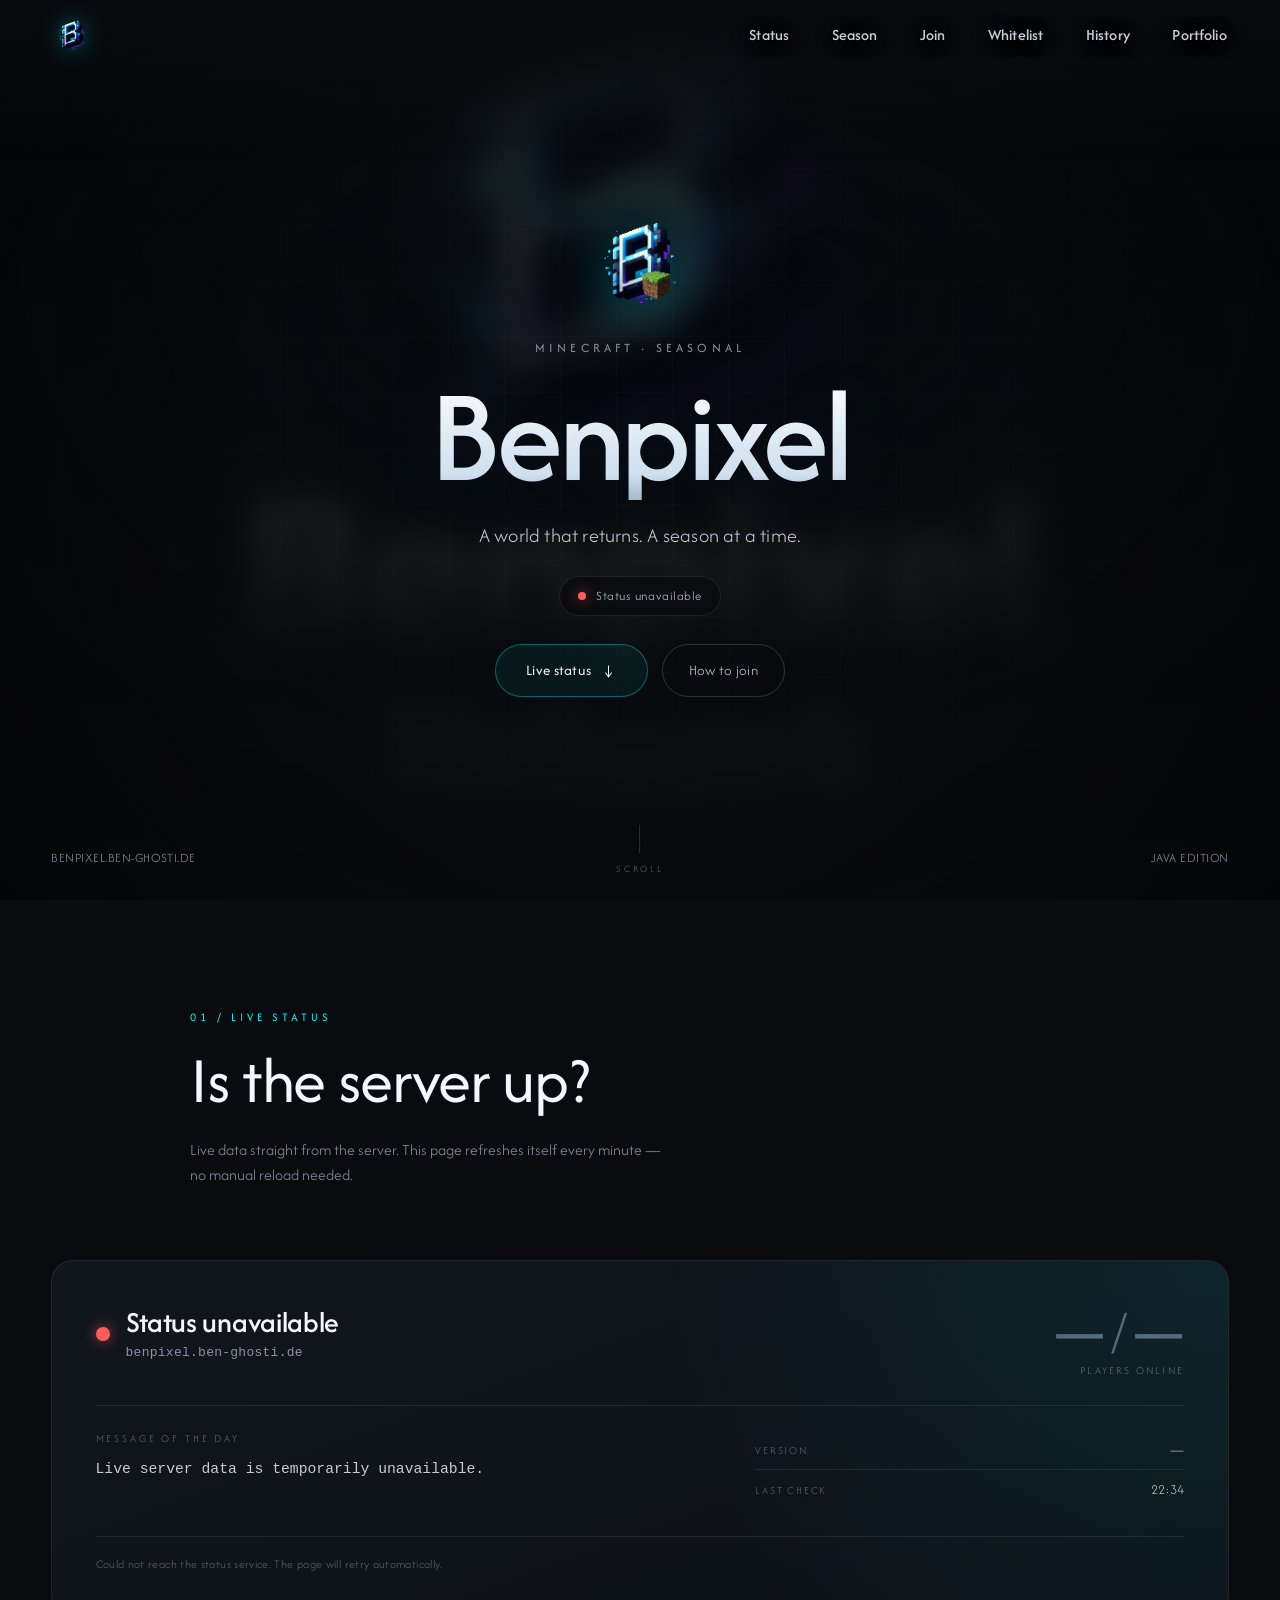
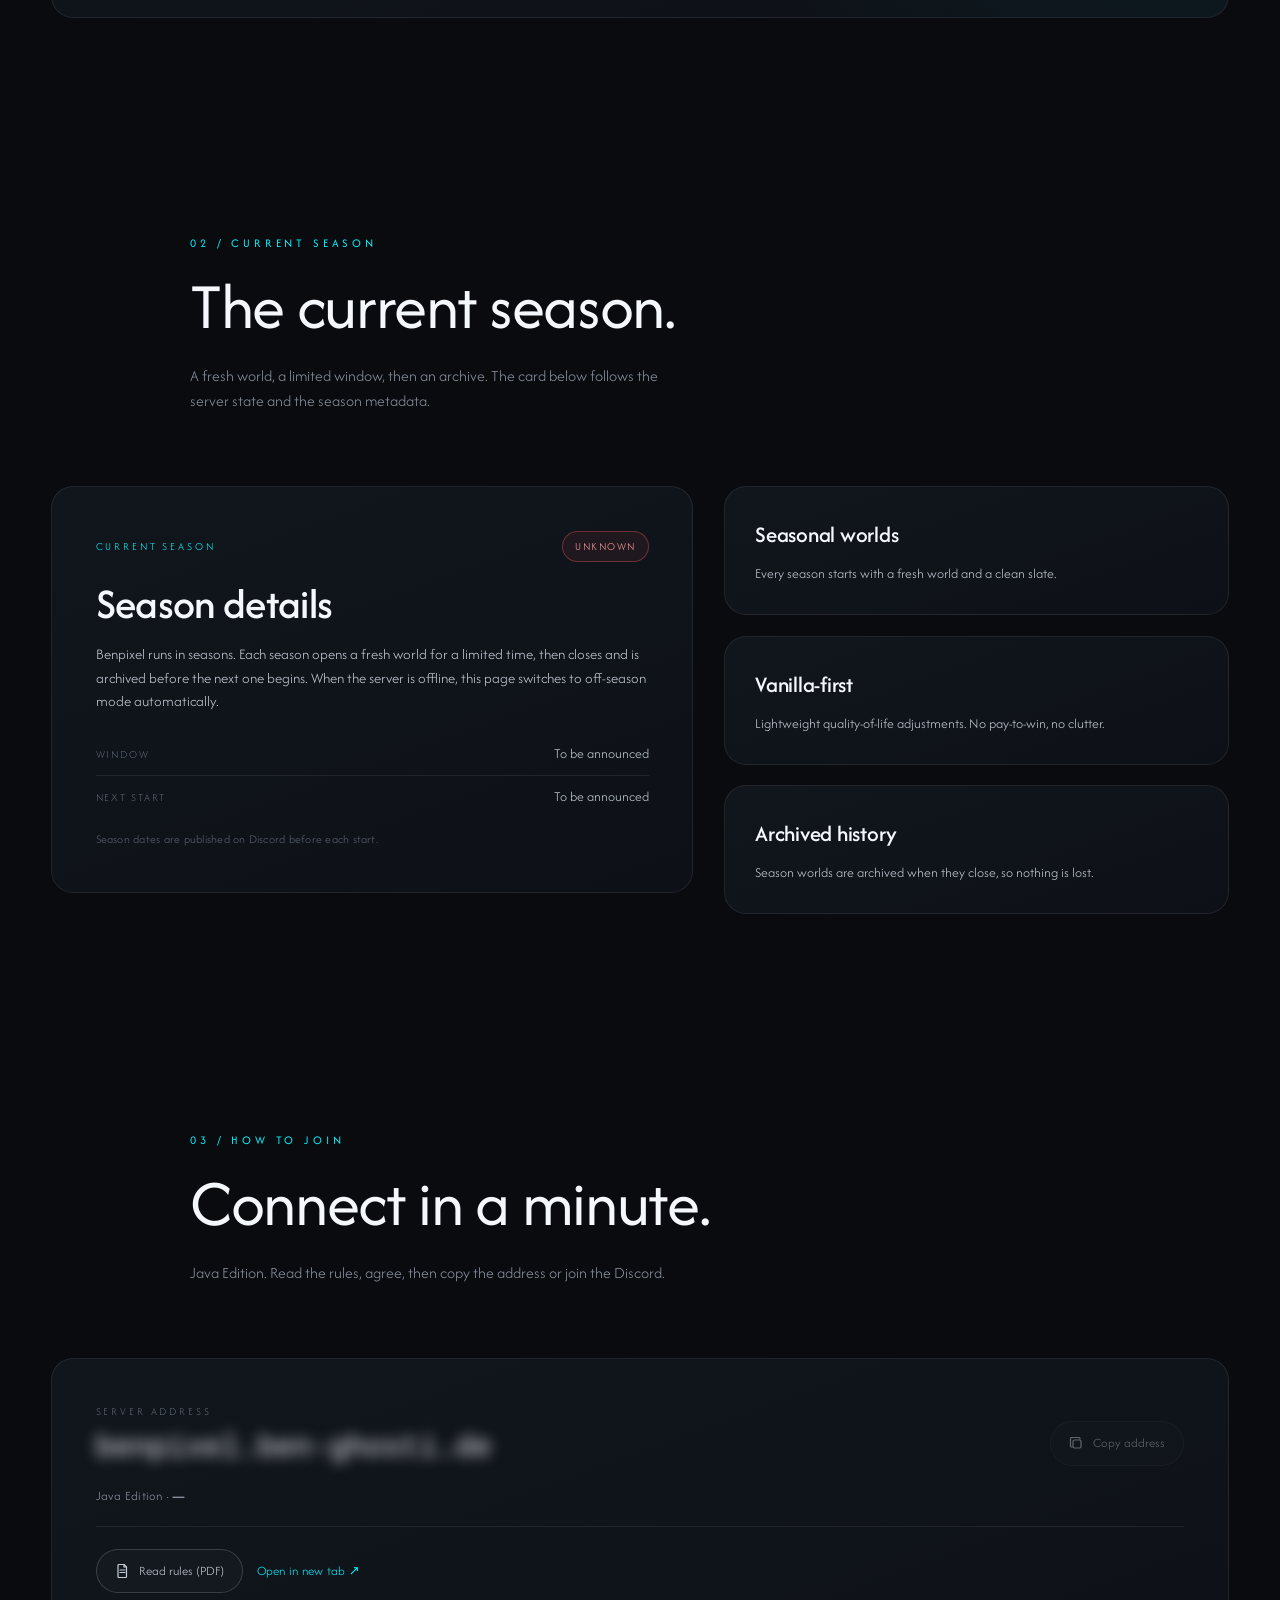
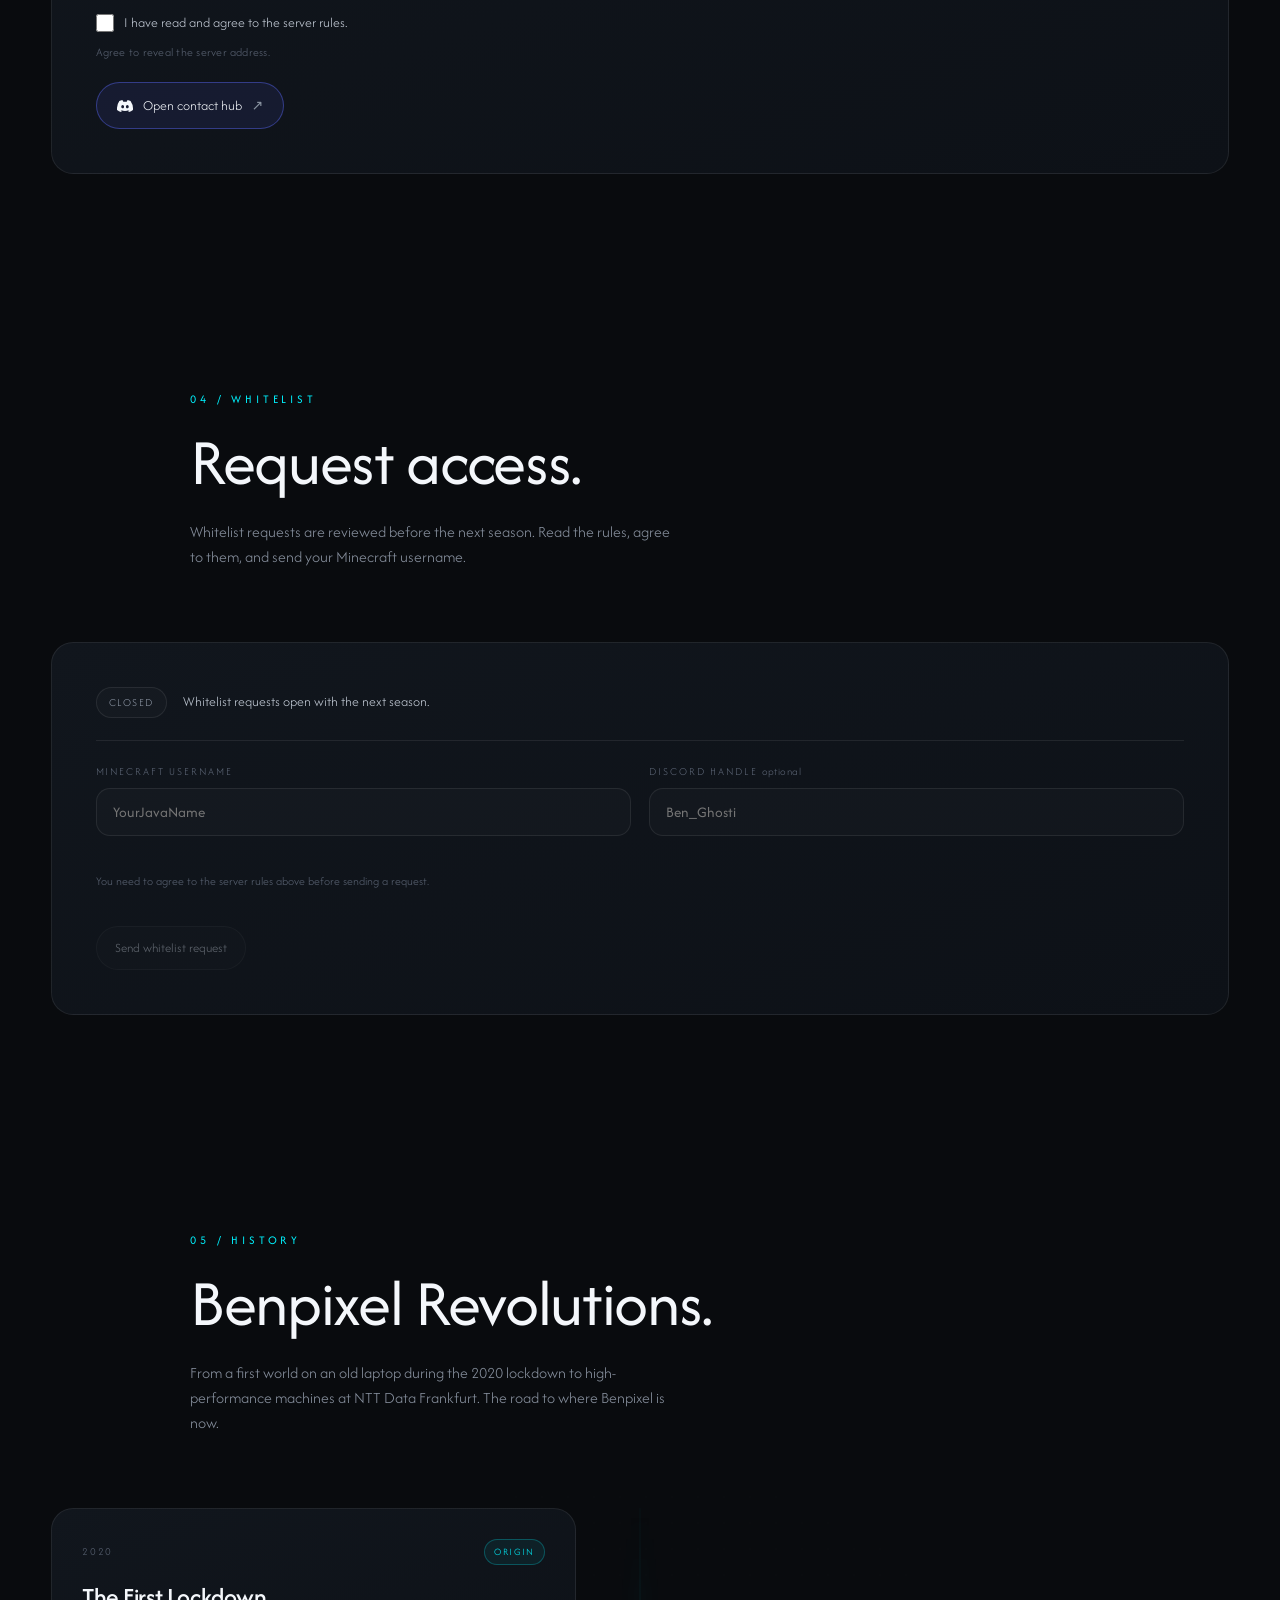
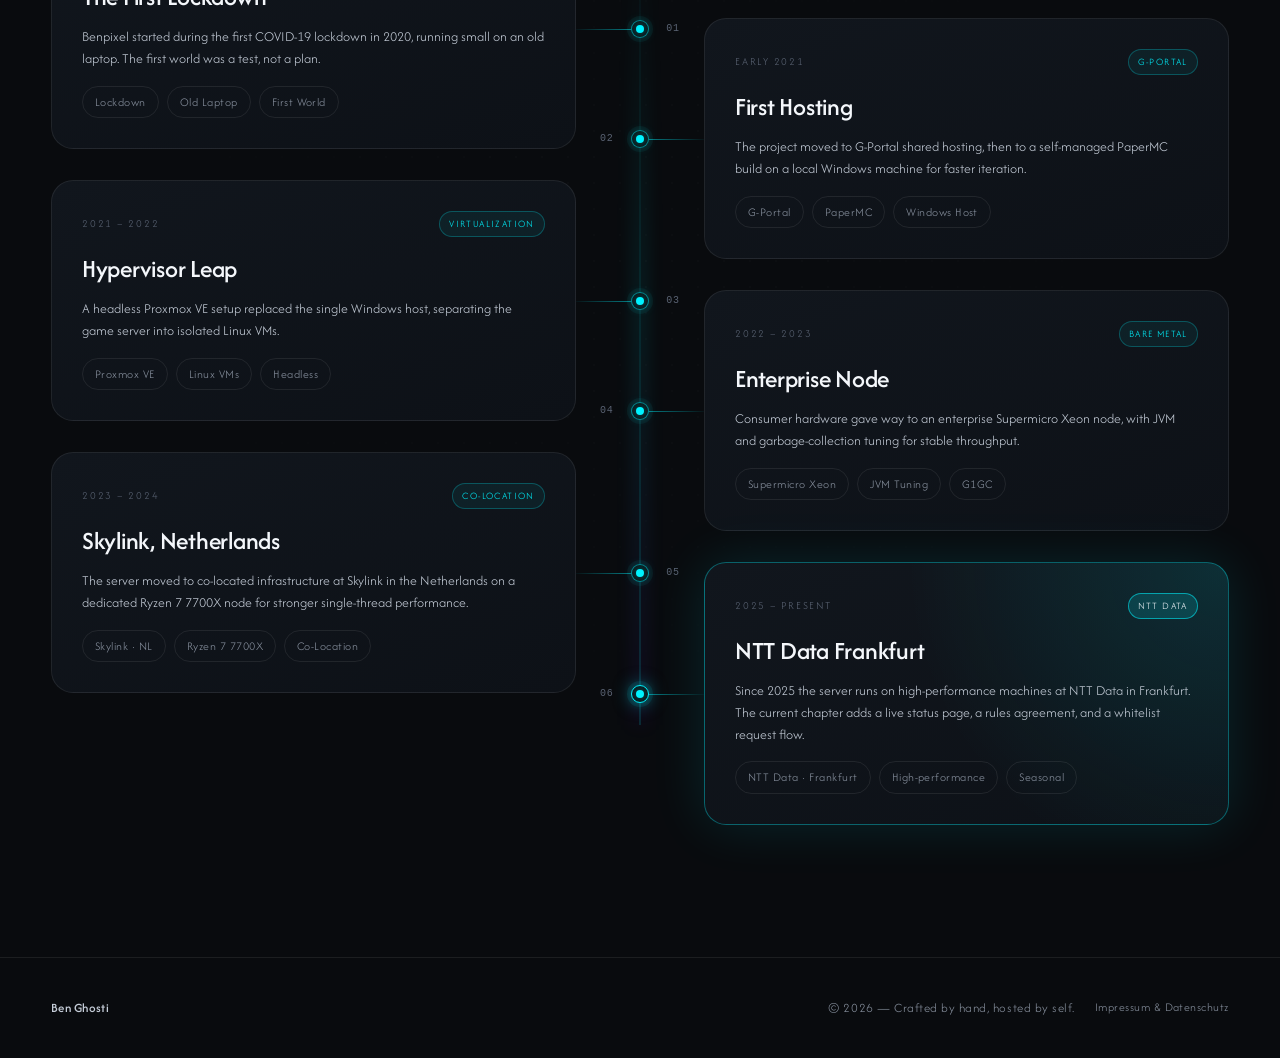
==== commit 37b8e370: "Clean up footer layout on mobile" ====
--- a/benpixel/index.html
+++ b/benpixel/index.html
@@ -11,8 +11,8 @@
 <link href="../assets/css/fonts.css?v=20261116-4" rel="stylesheet"/>
 <link rel="preload" href="../assets/fonts/afacad-flux-latin.woff2" as="font" type="font/woff2" crossorigin/>
 <link as="image" fetchpriority="high" href="assets/images/benpixel-hero.webp" rel="preload" type="image/webp"/>
-<link href="../assets/css/style.css?v=20261116-5" rel="stylesheet"/>
-<link href="assets/css/benpixel.css?v=20261116-9" rel="stylesheet"/>
+<link href="../assets/css/style.css?v=20261116-6" rel="stylesheet"/>
+<link href="assets/css/benpixel.css?v=20261116-10" rel="stylesheet"/>
 <link rel="canonical" href="https://ben-ghosti.de/benpixel/"/>
 <meta property="og:type" content="website"/>
 <meta property="og:title" content="Benpixel — Seasonal Minecraft Server"/>
@@ -297,7 +297,7 @@
 </div>
 </div>
 
-<footer class="site-footer">
+<footer class="site-footer" id="site-footer">
 <div class="footer-inner">
 <a class="footer-brand" href="../index.html">Ben Ghosti</a>
 <div class="footer-end">
@@ -305,7 +305,7 @@
 <a class="footer-legal-link" href="../legal.html">Impressum &amp; Datenschutz</a>
 </div>
 </div>
-<p class="bp-disclaimer">Not affiliated with Mojang Studios or Microsoft.</p>
+
 </footer>
 
 <div aria-atomic="true" aria-live="polite" class="bp-toast" id="bp-toast" role="status">
--- a/assets/css/style.css
+++ b/assets/css/style.css
@@ -385,8 +385,6 @@
 
 @media (max-width: 720px) {
   .nav-link { min-height: 44px; display: flex; align-items: center; }
-  .footer-brand, .footer-legal-link { min-height: 44px; display: inline-flex; align-items: center; }
-  .footer-meta, .footer-legal-link, .scroll-label { font-size: 12px; }
 }
 
 .section {
@@ -693,6 +691,23 @@
 }
 .footer-legal-link:hover { color: var(--ink-1); }
 .footer-legal-link[aria-current="page"] { color: var(--ink-2); pointer-events: none; }
+
+@media (max-width: 720px) {
+  .site-footer { padding: 26px var(--gutter) 22px; }
+  .footer-inner {
+    display: grid;
+    grid-template-columns: 1fr auto;
+    align-items: center;
+    gap: 2px 16px;
+  }
+  .footer-end { display: contents; }
+  .footer-brand { grid-column: 1; grid-row: 1; justify-self: start; }
+  .footer-legal-link { grid-column: 2; grid-row: 1; justify-self: end; }
+  .footer-meta { grid-column: 1 / -1; grid-row: 2; justify-self: start; }
+
+  .footer-brand, .footer-legal-link { min-height: 44px; display: inline-flex; align-items: center; }
+  .footer-meta, .footer-legal-link, .scroll-label { font-size: 12px; }
+}
 
 .section-legal {
   padding-top: clamp(120px, 16vh, 180px);
--- a/benpixel/assets/css/benpixel.css
+++ b/benpixel/assets/css/benpixel.css
@@ -1165,15 +1165,6 @@
 }
 
 /* ── Footer / toast ────────────────────────────────────────── */
-
-.bp-disclaimer {
-  max-width: var(--maxw);
-  margin: 16px auto 0;
-  font-size: 11px;
-  letter-spacing: 0.04em;
-  color: var(--ink-2);
-  text-align: center;
-}
 
 .bp-toast {
   position: fixed;
@@ -1503,7 +1494,6 @@
   .bp-page .bp-timeline-index,
   .bp-page .bp-timeline-date,
   .bp-page .bp-timeline-badge,
-  .bp-page .bp-disclaimer,
   .bp-page .footer-meta,
   .bp-page .footer-legal-link {
     font-size: 12px;
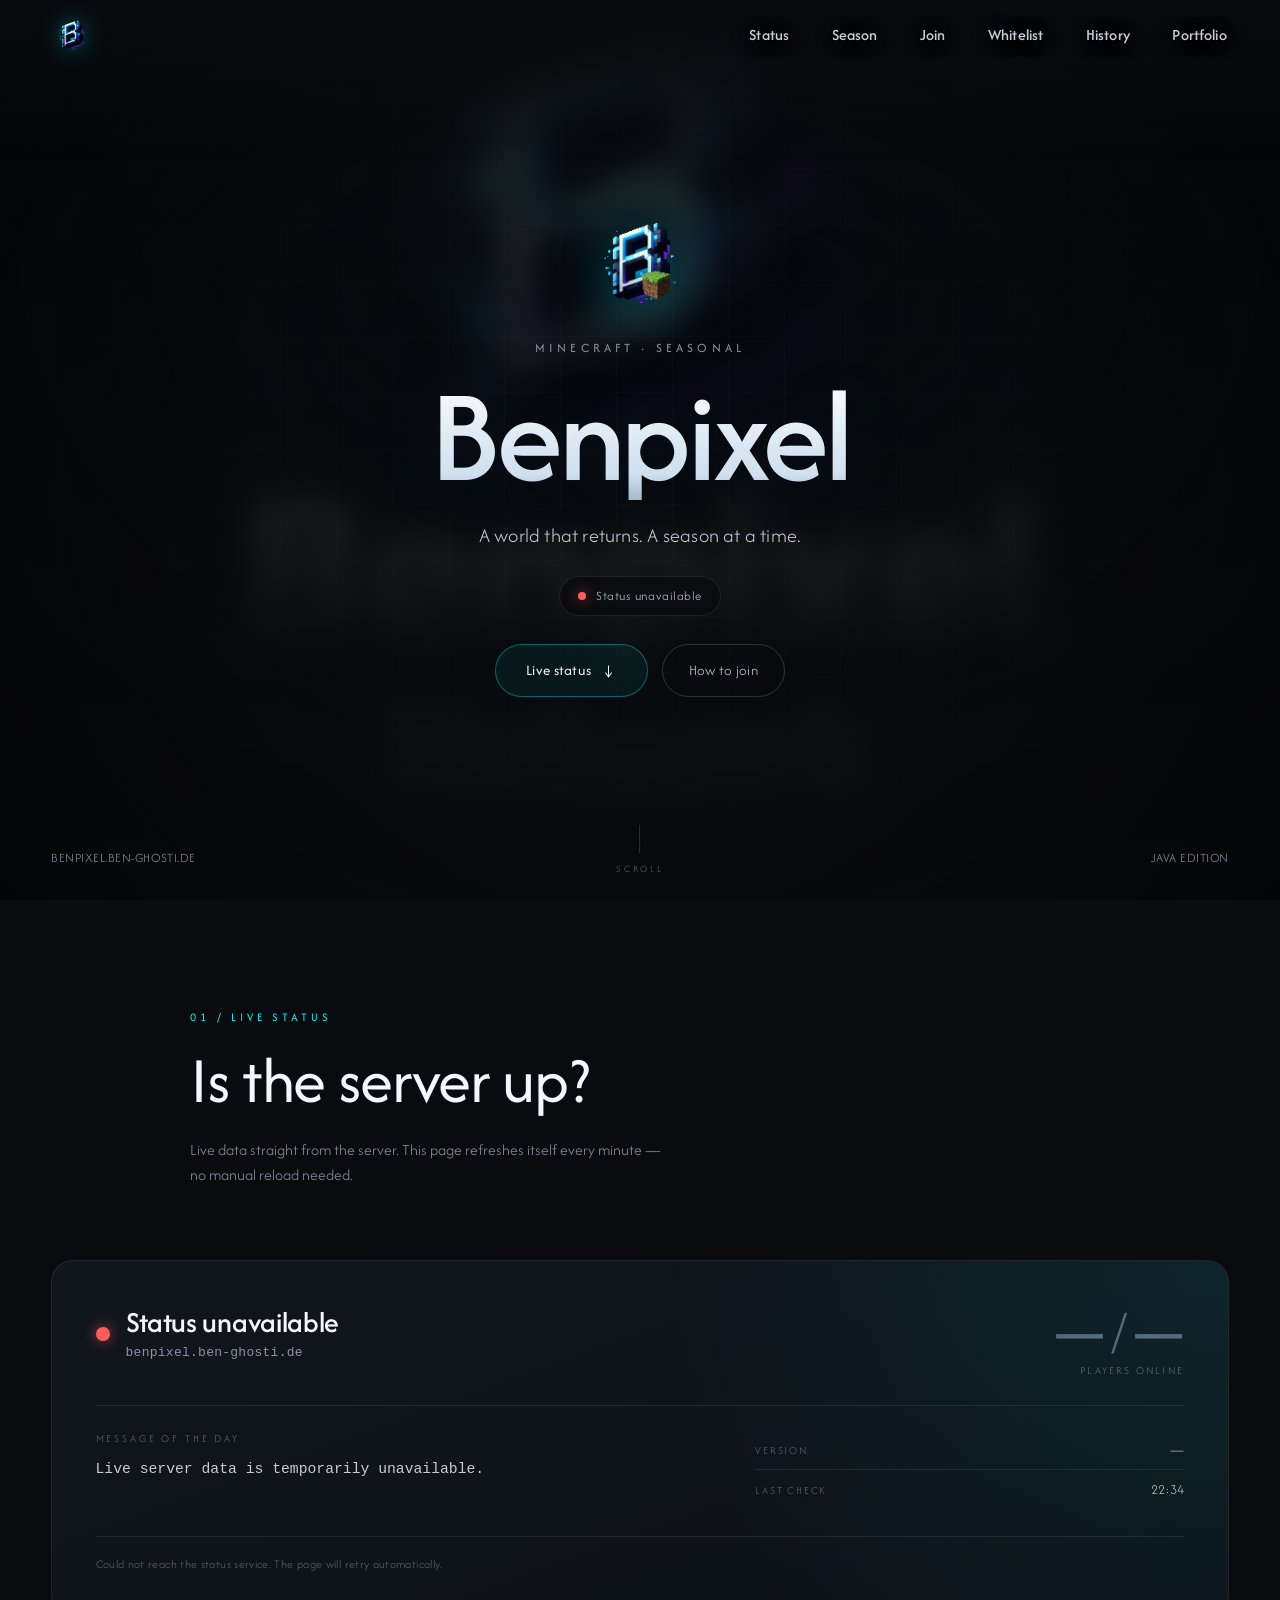
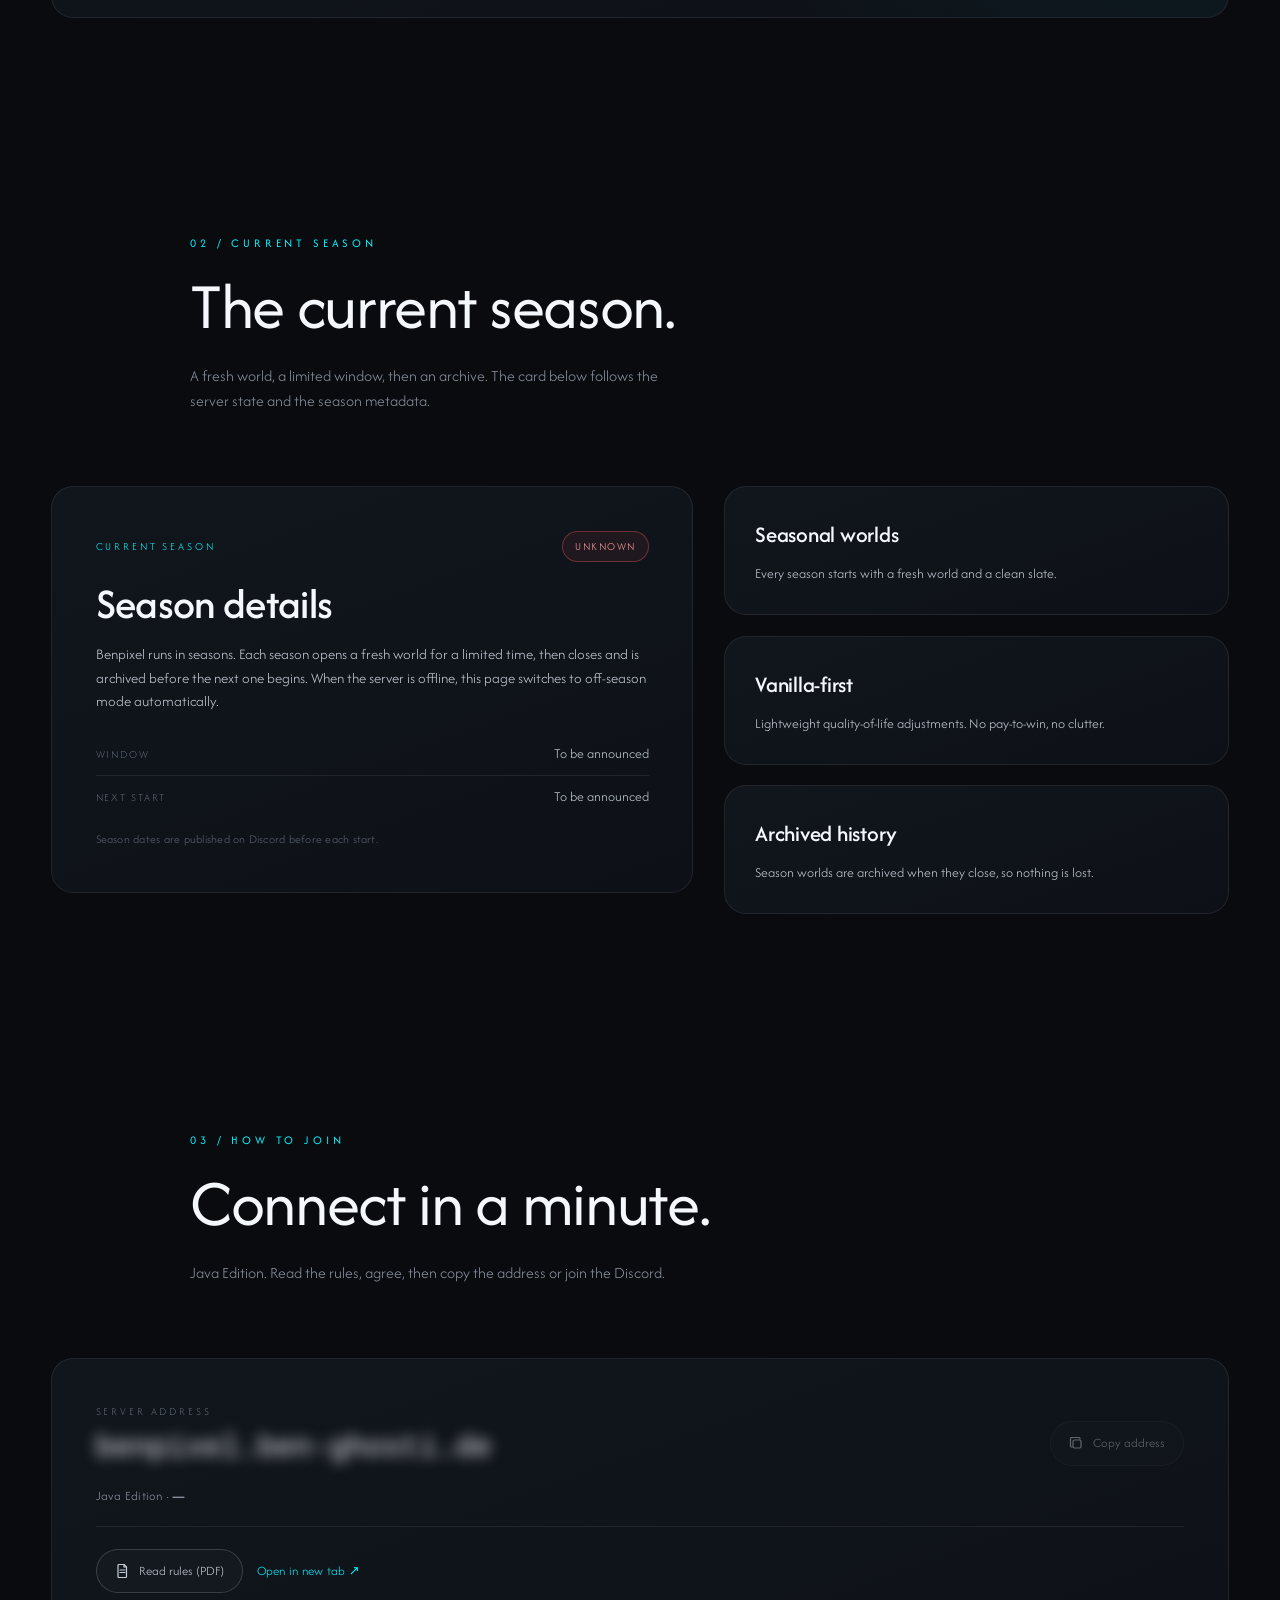
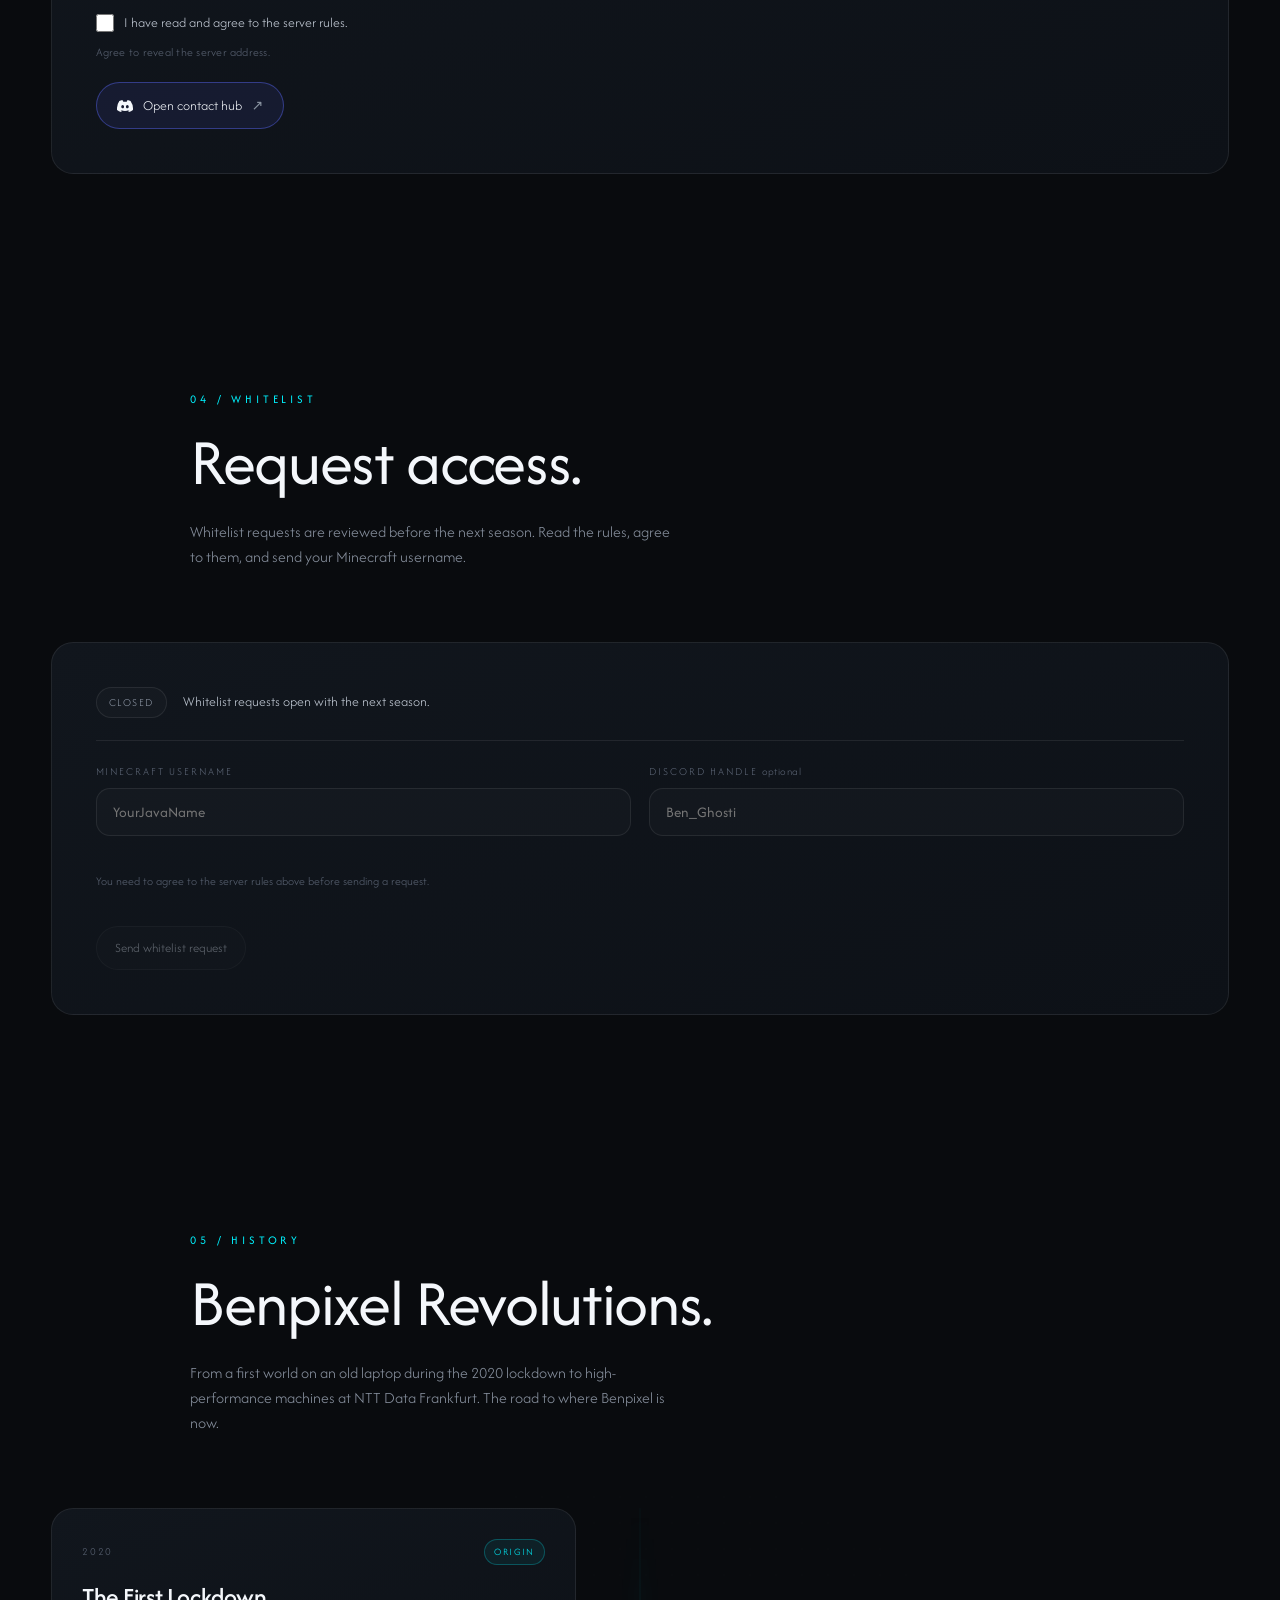
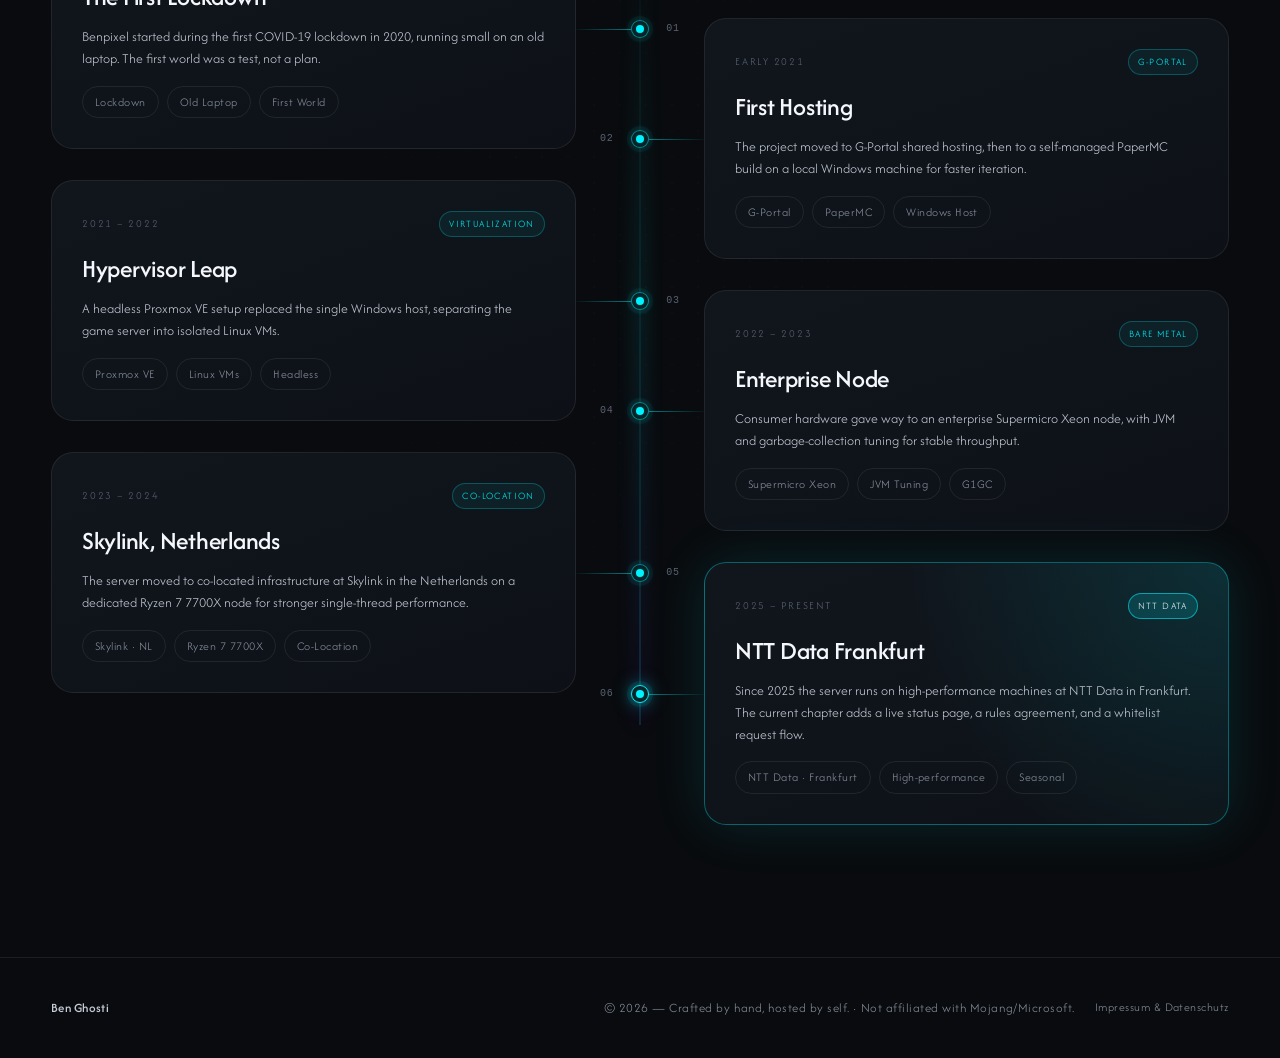
==== commit 14aa3f70: "Add short Minecraft disclaimer and local cache notes" ====
--- a/benpixel/index.html
+++ b/benpixel/index.html
@@ -301,7 +301,7 @@
 <div class="footer-inner">
 <a class="footer-brand" href="../index.html">Ben Ghosti</a>
 <div class="footer-end">
-<span class="footer-meta">© <span data-year="">2026</span> — Crafted by hand, hosted by self.</span>
+<span class="footer-meta">© <span data-year="">2026</span> — Crafted by hand, hosted by self. &middot; Not affiliated with Mojang/Microsoft.</span>
 <a class="footer-legal-link" href="../legal.html">Impressum &amp; Datenschutz</a>
 </div>
 </div>
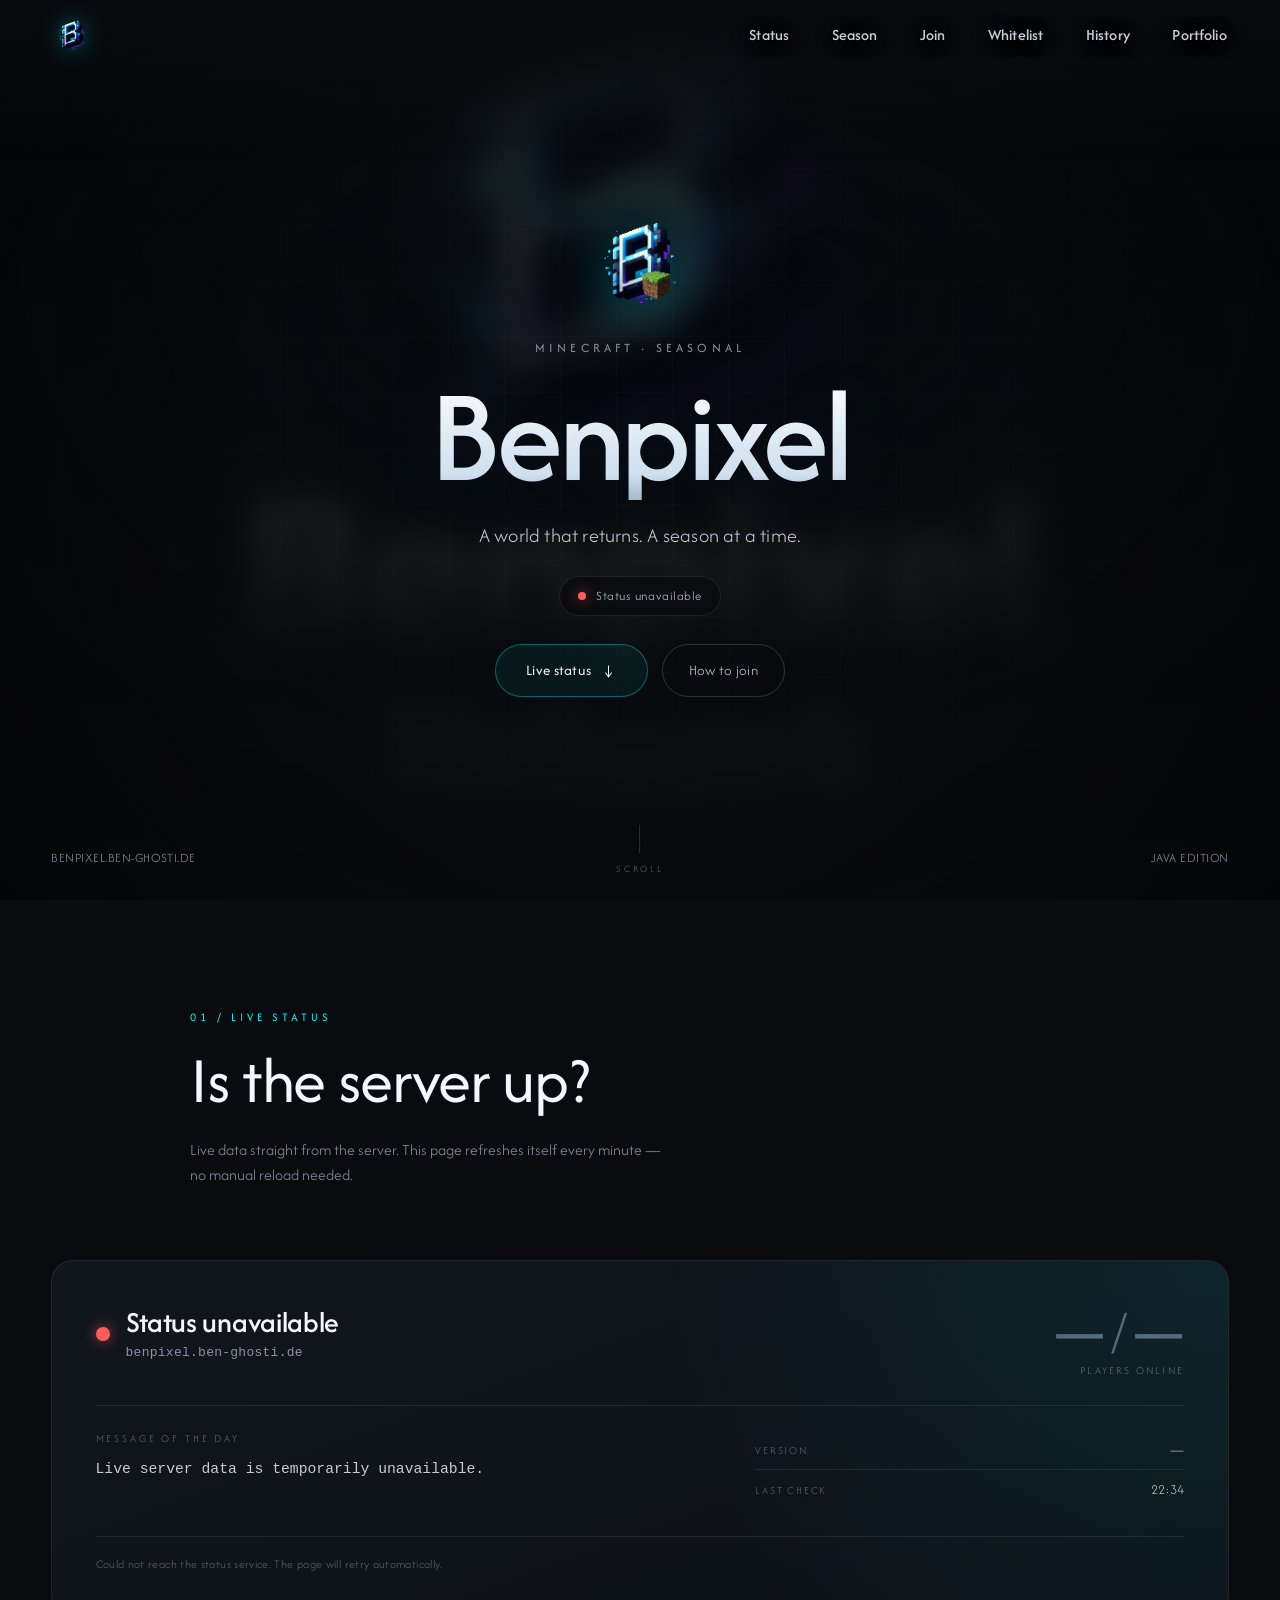
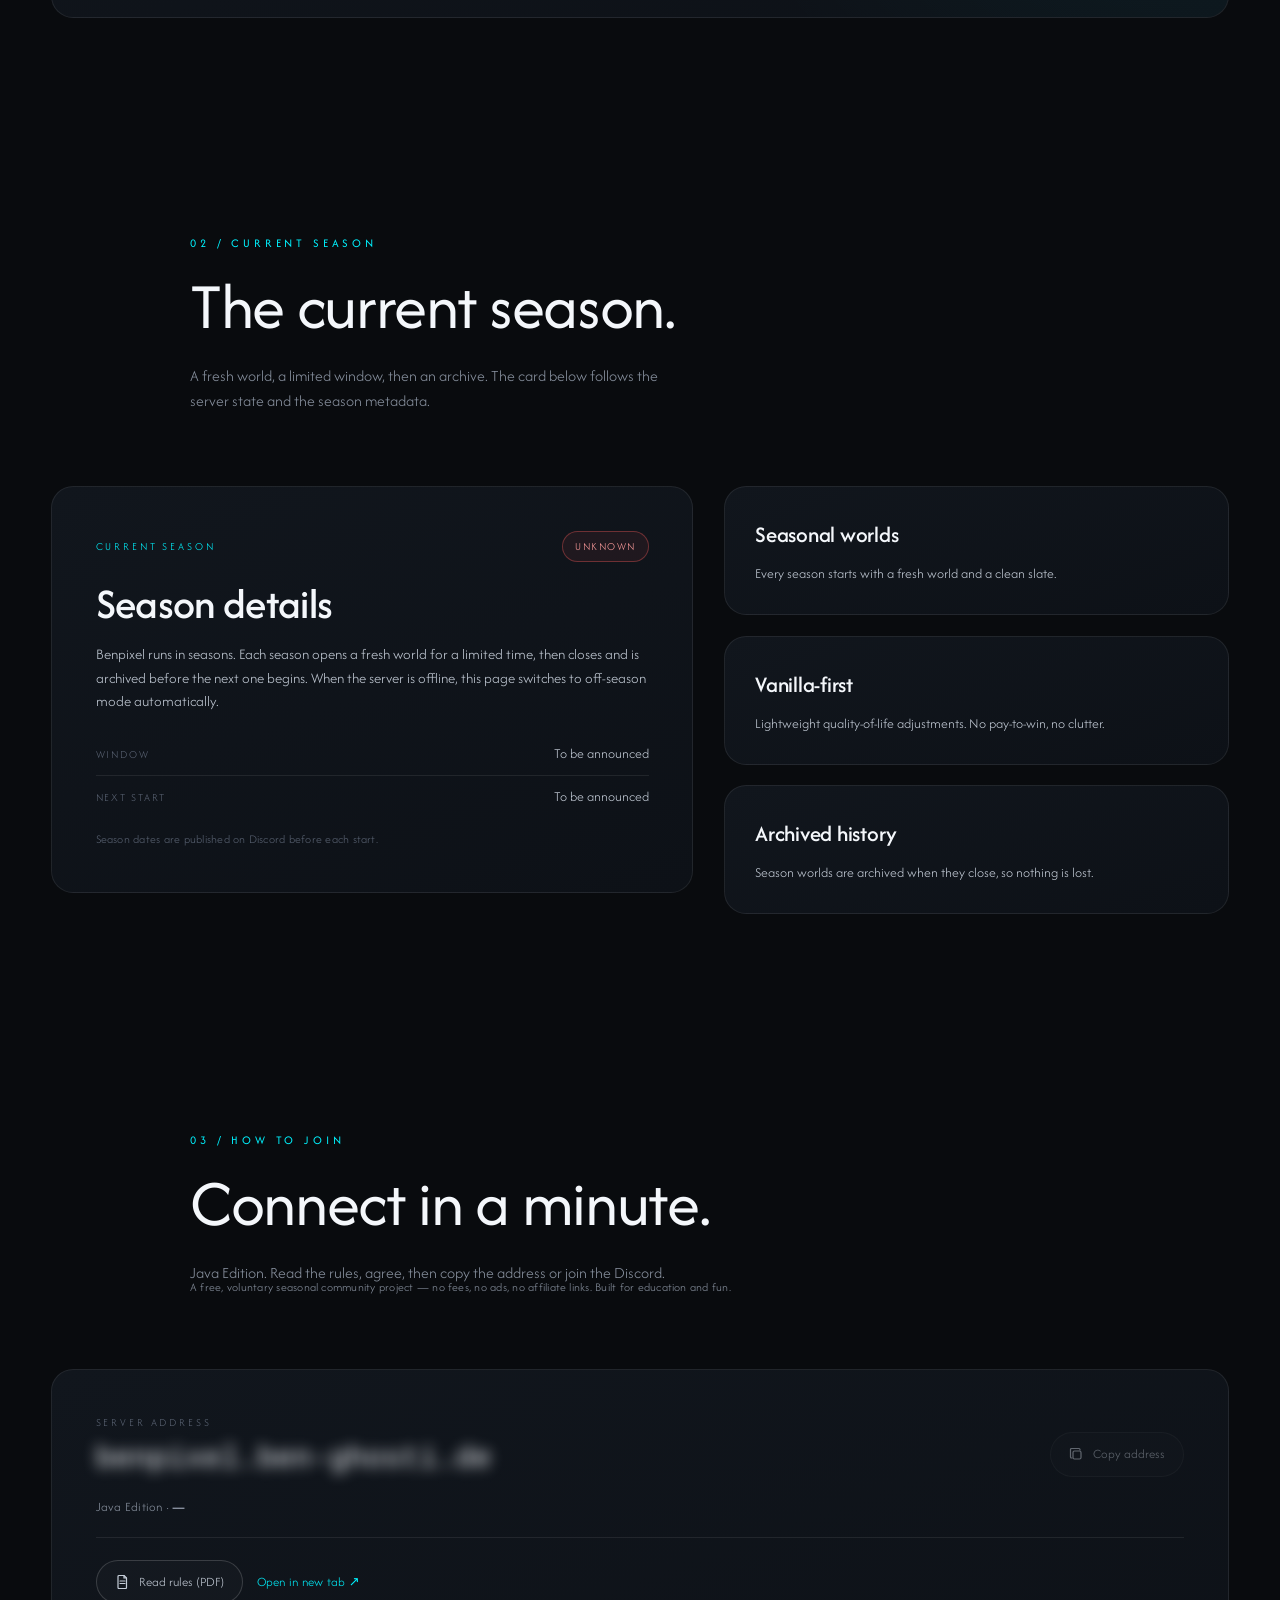
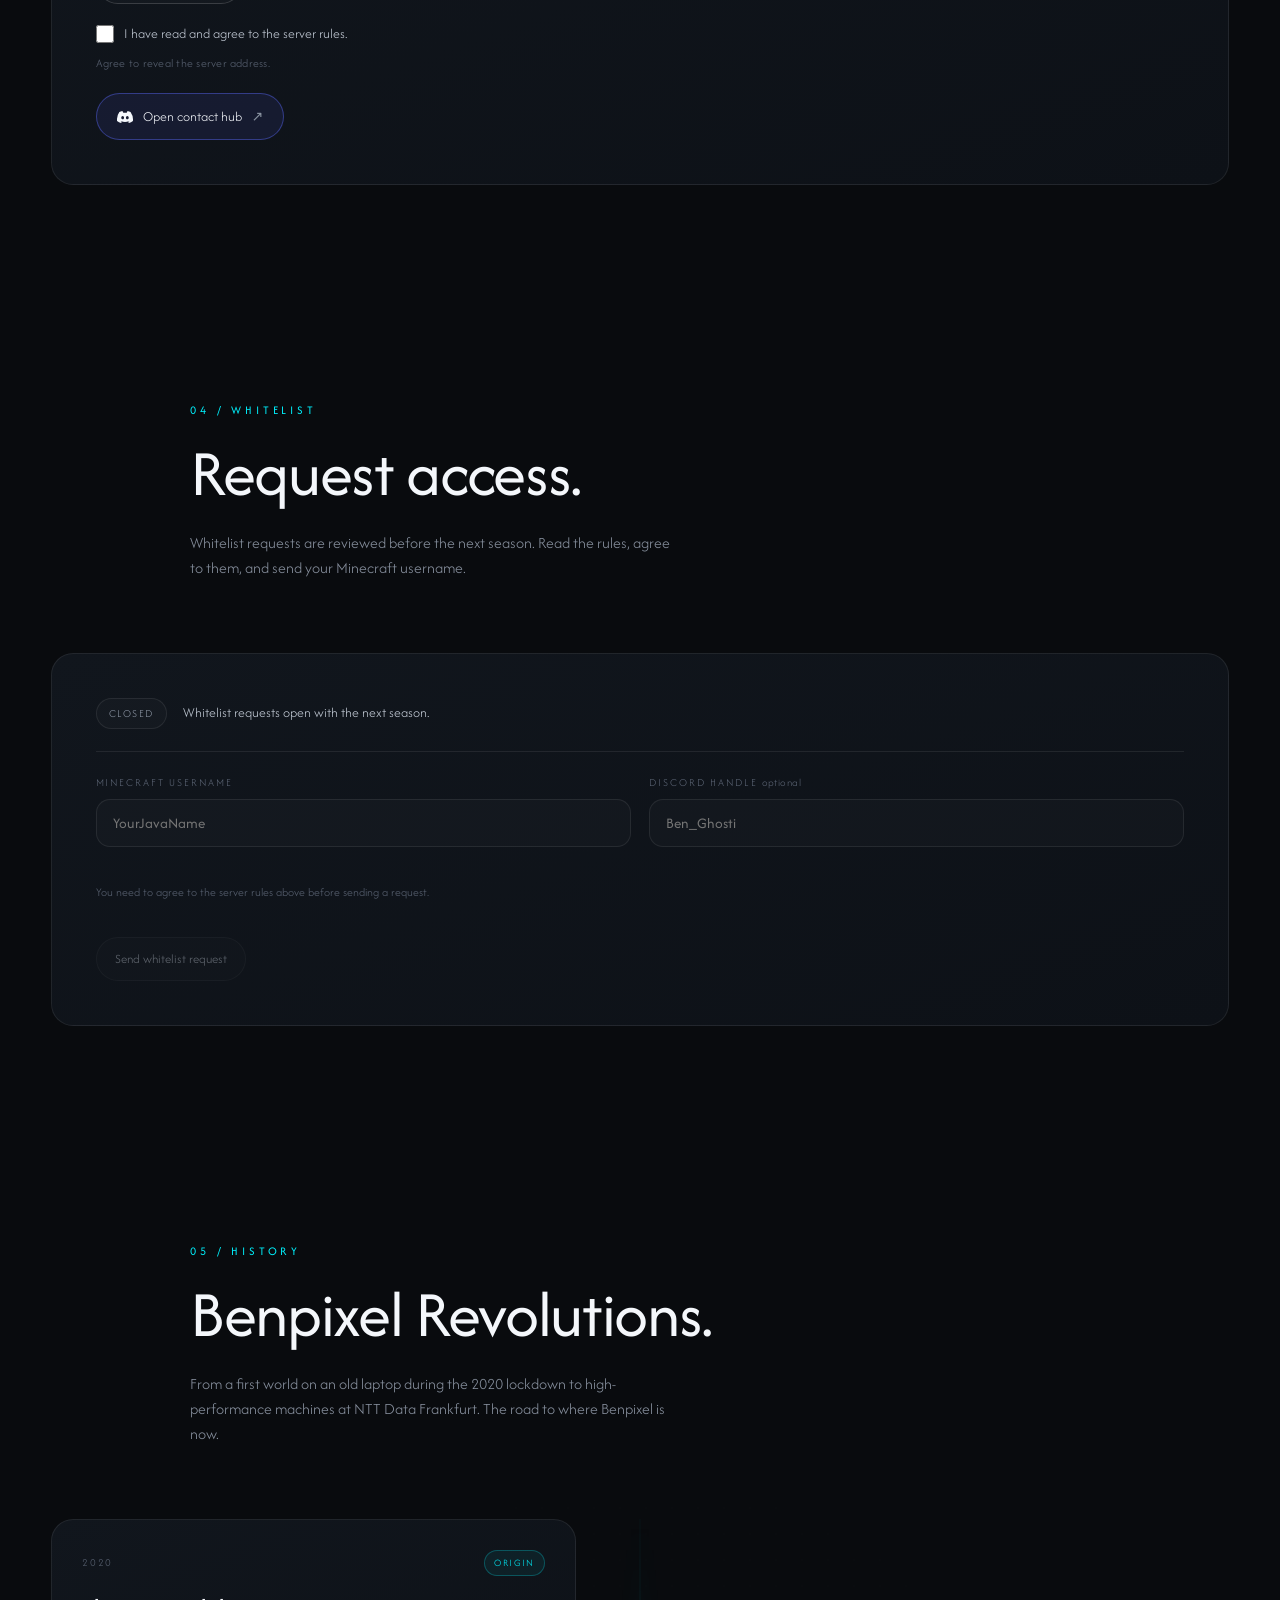
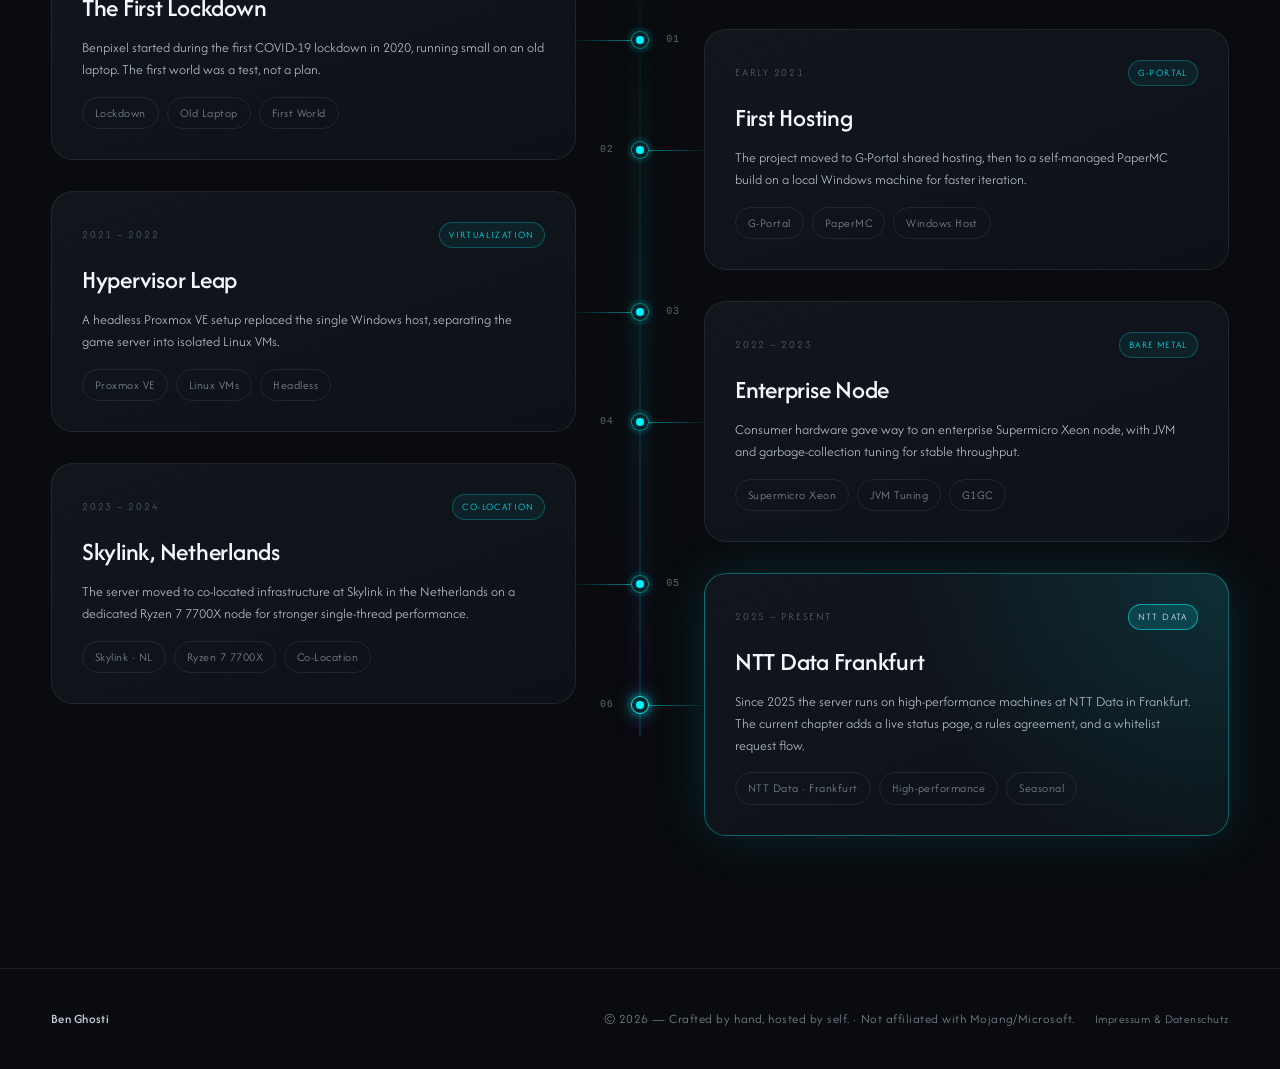
==== commit e02836d2: "Refresh legal, supporters, and site structure Add PolyForm Strict license, bilingual legal pages, su" ====
--- a/benpixel/index.html
+++ b/benpixel/index.html
@@ -11,8 +11,8 @@
 <link href="../assets/css/fonts.css?v=20261116-4" rel="stylesheet"/>
 <link rel="preload" href="../assets/fonts/afacad-flux-latin.woff2" as="font" type="font/woff2" crossorigin/>
 <link as="image" fetchpriority="high" href="assets/images/benpixel-hero.webp" rel="preload" type="image/webp"/>
-<link href="../assets/css/style.css?v=20261116-6" rel="stylesheet"/>
-<link href="assets/css/benpixel.css?v=20261116-10" rel="stylesheet"/>
+<link href="../assets/css/style.css?v=20261116-8" rel="stylesheet"/>
+<link href="assets/css/benpixel.css?v=20261116-11" rel="stylesheet"/>
 <link rel="canonical" href="https://ben-ghosti.de/benpixel/"/>
 <meta property="og:type" content="website"/>
 <meta property="og:title" content="Benpixel — Seasonal Minecraft Server"/>
@@ -186,6 +186,7 @@
 <p class="section-index">03 / How to Join</p>
 <h2 class="section-title">Connect in a minute.</h2>
 <p class="section-lead">Java Edition. Read the rules, agree, then copy the address or join the Discord.</p>
+<p class="bp-community-note">A free, voluntary seasonal community project — no fees, no ads, no affiliate links. Built for education and fun.</p>
 </header>
 
 <article class="card-2 bp-join-card" id="address-card">
--- a/assets/css/style.css
+++ b/assets/css/style.css
@@ -714,6 +714,49 @@
   max-width: 820px;
 }
 
+.legal-lang-switch {
+  display: inline-flex;
+  gap: 4px;
+  padding: 4px;
+  margin: 0 0 28px;
+  border: 1px solid var(--line);
+  border-radius: 999px;
+  background: rgba(13, 17, 23, 0.55);
+}
+
+.legal-lang-btn {
+  appearance: none;
+  border: 0;
+  border-radius: 999px;
+  padding: 8px 16px;
+  background: transparent;
+  color: var(--ink-2);
+  font: inherit;
+  font-size: 13px;
+  font-weight: 500;
+  letter-spacing: 0.02em;
+  cursor: pointer;
+  transition: background-color 200ms var(--ease-premium), color 200ms var(--ease-premium);
+}
+
+.legal-lang-btn:hover {
+  color: var(--ink-0);
+}
+
+.legal-lang-btn.is-active {
+  background: var(--accent-cyan);
+  color: var(--bg-0);
+}
+
+.legal-lang-btn.is-active:hover {
+  color: var(--bg-0);
+}
+
+.legal-lang-btn:focus-visible {
+  outline: 2px solid var(--accent-cyan);
+  outline-offset: 3px;
+}
+
 .legal-header {
   margin-bottom: clamp(40px, 6vh, 72px);
 }
@@ -1464,3 +1507,14 @@
   transform: translateY(-2px);
 }
 
+.sponsor-note {
+  max-width: 760px;
+  margin: 32px auto 0;
+  padding: 0 var(--gutter);
+  font-size: 12px;
+  line-height: 1.65;
+  letter-spacing: 0.02em;
+  color: var(--ink-2);
+  text-align: center;
+}
+
--- a/benpixel/assets/css/benpixel.css
+++ b/benpixel/assets/css/benpixel.css
@@ -1499,3 +1499,11 @@
     font-size: 12px;
   }
 }
+
+.bp-community-note {
+  margin: -8px 0 22px;
+  font-size: 12px;
+  line-height: 1.6;
+  letter-spacing: 0.02em;
+  color: var(--ink-2);
+}
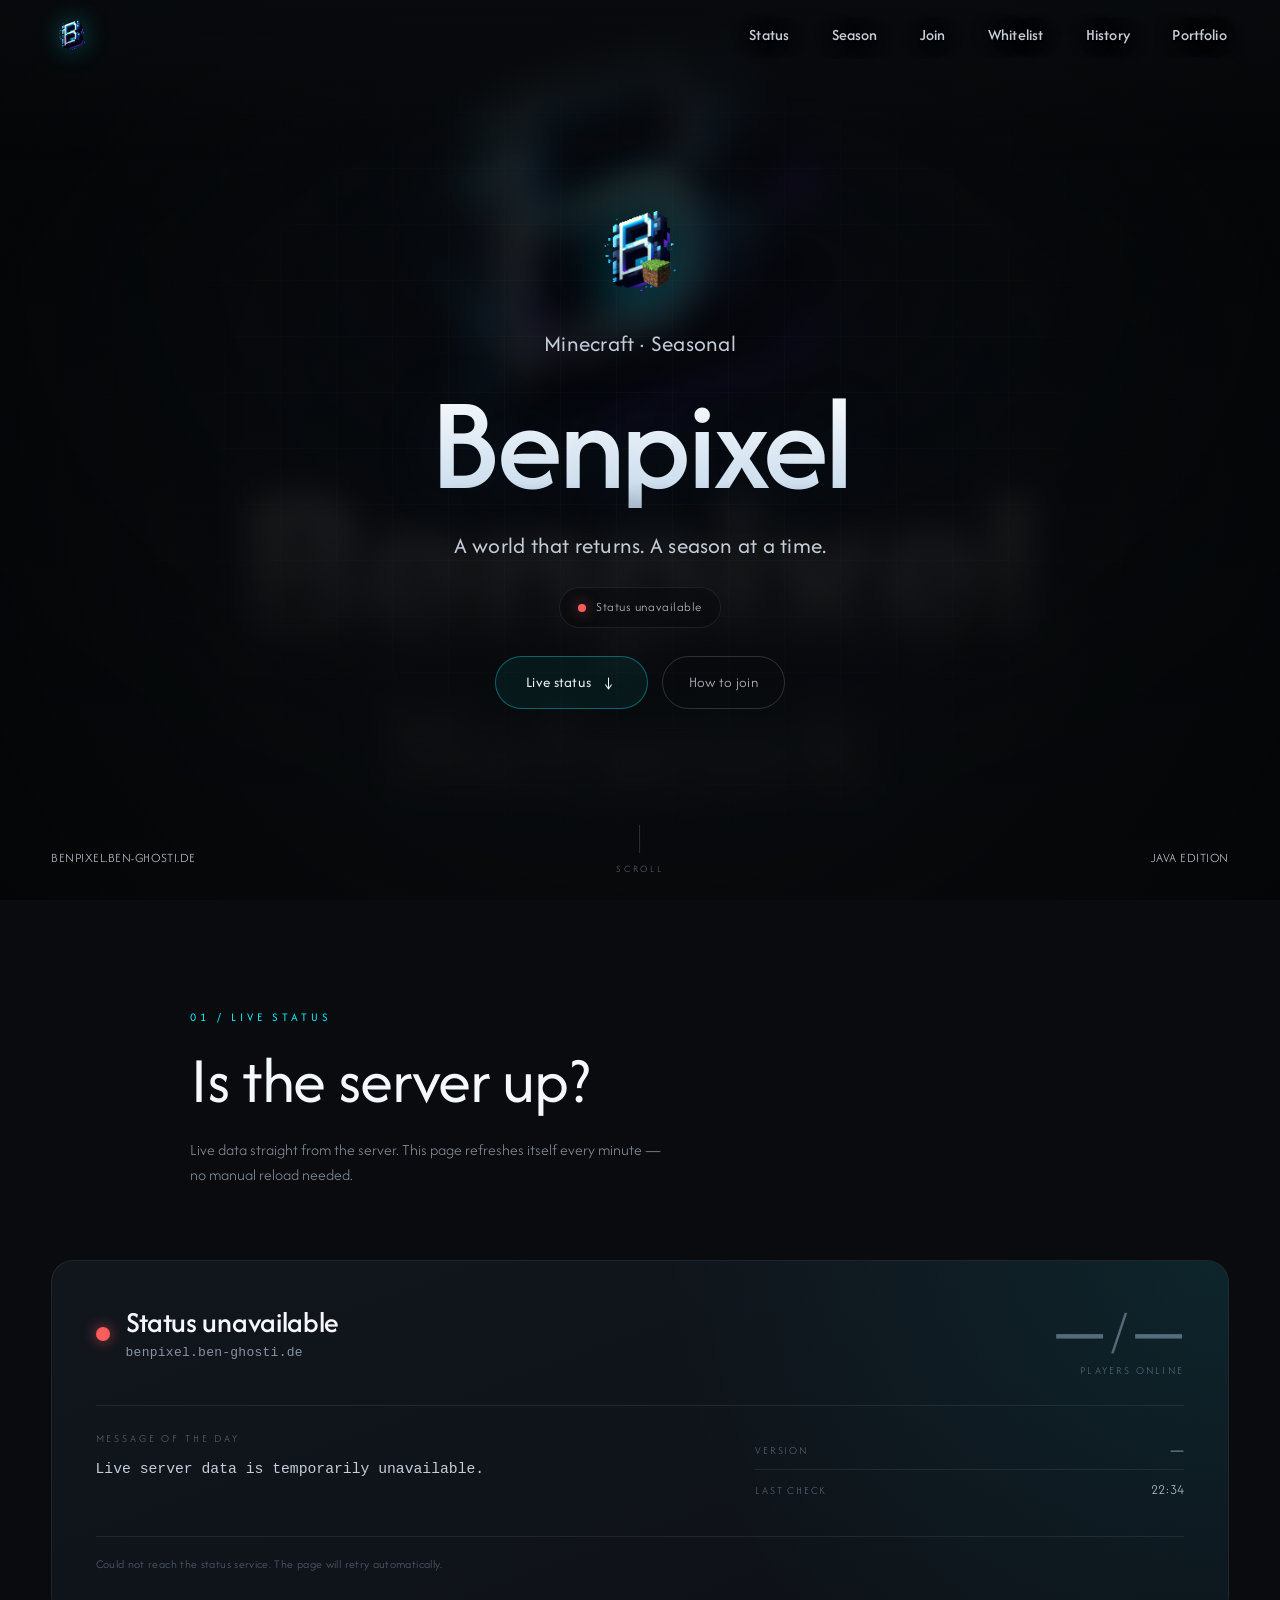
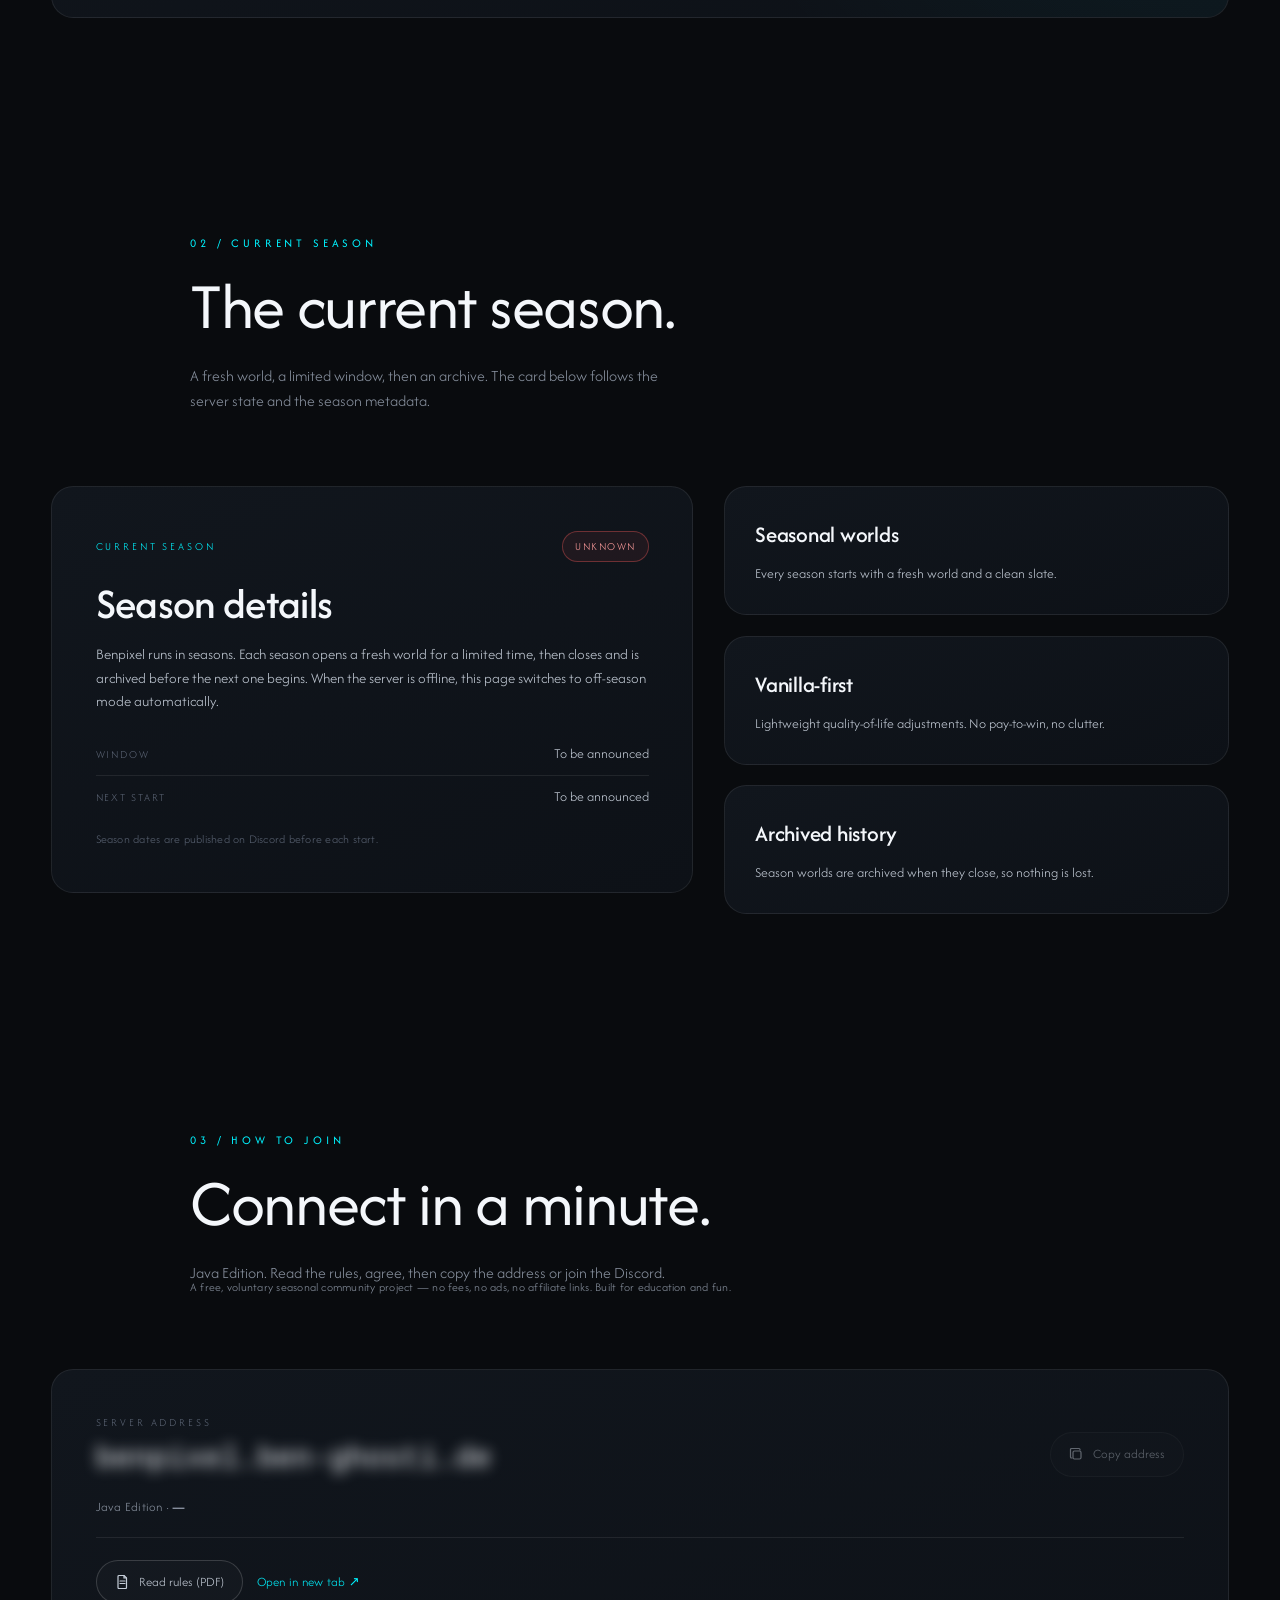
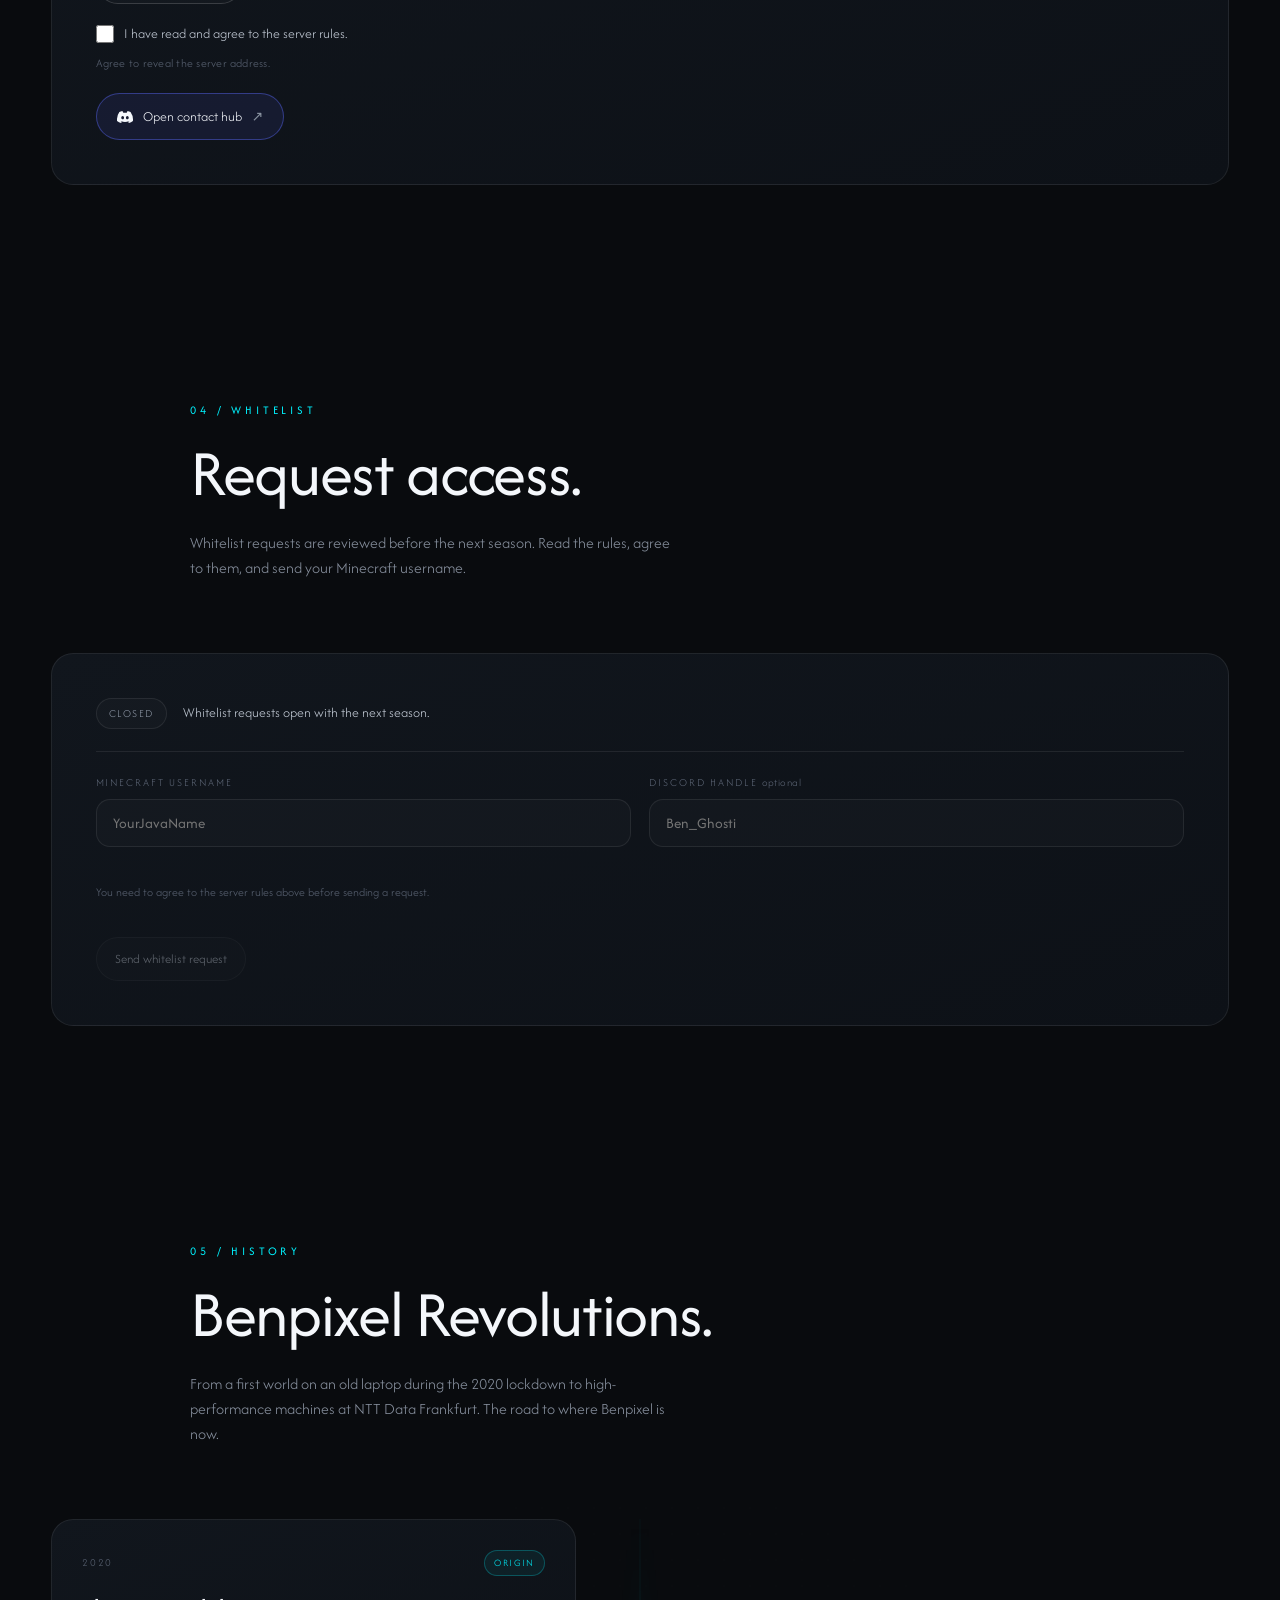
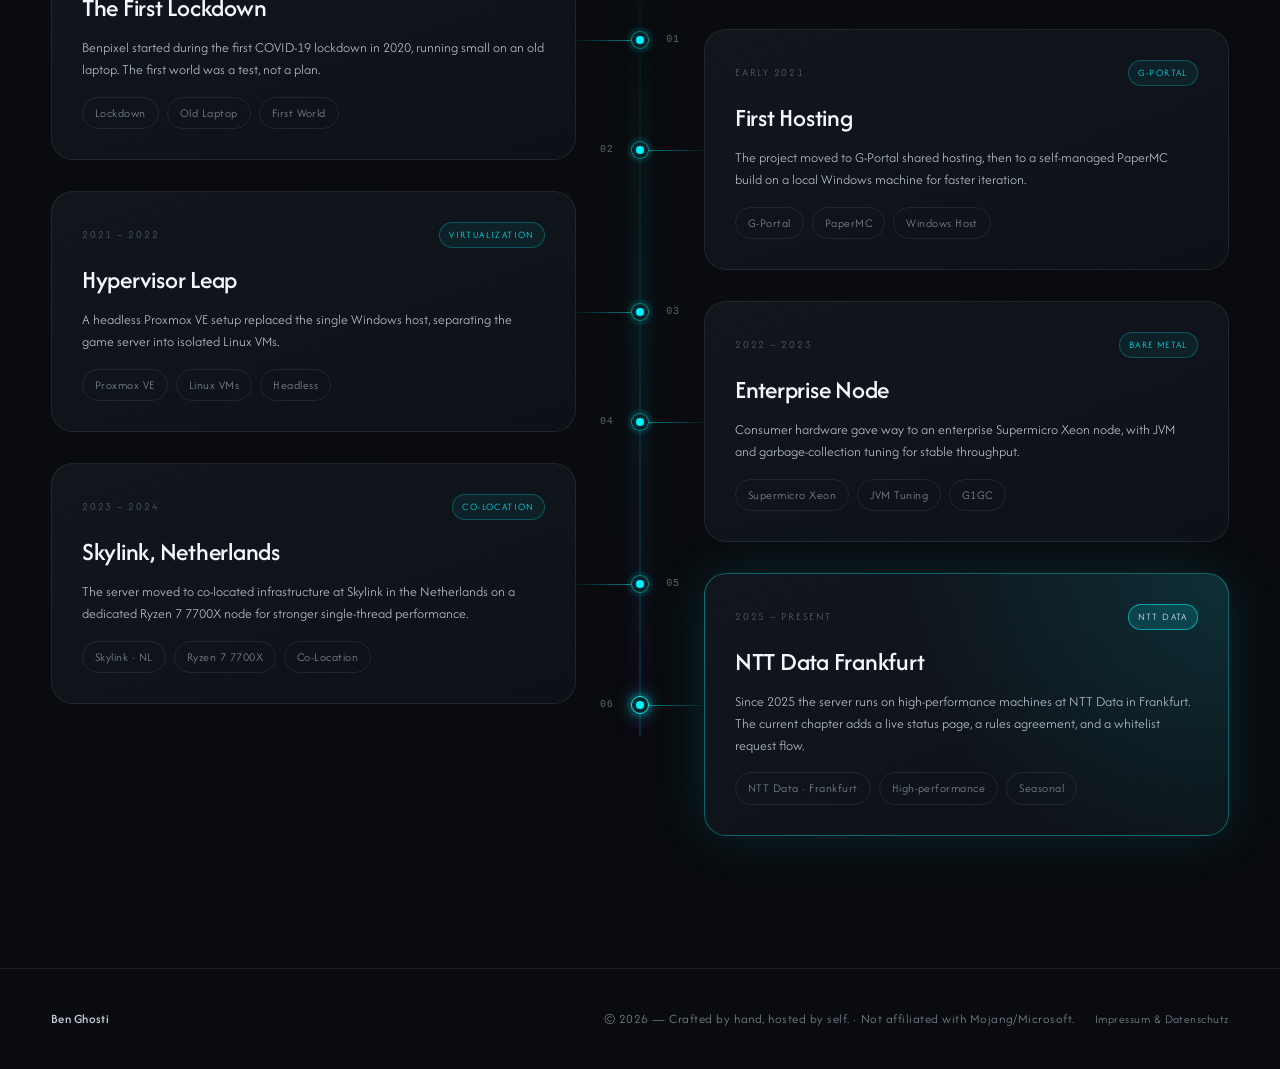
==== commit 737897bc: "Refine hero backdrop and typography Blur the portfolio hero image via CSS, enlarge the hero eyebrow " ====
--- a/benpixel/index.html
+++ b/benpixel/index.html
@@ -11,7 +11,7 @@
 <link href="../assets/css/fonts.css?v=20261116-4" rel="stylesheet"/>
 <link rel="preload" href="../assets/fonts/afacad-flux-latin.woff2" as="font" type="font/woff2" crossorigin/>
 <link as="image" fetchpriority="high" href="assets/images/benpixel-hero.webp" rel="preload" type="image/webp"/>
-<link href="../assets/css/style.css?v=20261116-8" rel="stylesheet"/>
+<link href="../assets/css/style.css?v=20261116-11" rel="stylesheet"/>
 <link href="assets/css/benpixel.css?v=20261116-11" rel="stylesheet"/>
 <link rel="canonical" href="https://ben-ghosti.de/benpixel/"/>
 <meta property="og:type" content="website"/>
--- a/assets/css/style.css
+++ b/assets/css/style.css
@@ -244,6 +244,9 @@
   width: 100%;
   height: 100%;
   object-fit: cover;
+  filter: blur(2px);
+  transform: scale(1.02);
+  transform-origin: center;
   opacity: 0;
   animation: heroFadeIn 1400ms var(--ease-premium) 120ms forwards;
   will-change: opacity;
@@ -276,7 +279,7 @@
   font-size: 13px;
   font-weight: 300;
   letter-spacing: 0.04em;
-  color: var(--ink-2);
+  color: var(--ink-1);
   text-transform: uppercase;
   z-index: 2;
   
@@ -313,11 +316,10 @@
   padding: 0 0 8px;
 }
 .hero-eyebrow {
-  margin: 0 0 14px;
-  font-size: 13px;
-  letter-spacing: 0.32em;
-  text-transform: uppercase;
-  color: var(--ink-2);
+  margin: 0 0 18px;
+  font-size: clamp(18px, 1.8vw, 25px);
+  letter-spacing: 0.01em;
+  color: var(--ink-1);
   font-weight: 400;
 }
 .hero-title {
@@ -334,9 +336,9 @@
 }
 .hero-tagline {
   margin: 20px auto 0;
-  font-size: clamp(16px, 1.6vw, 22px);
+  font-size: clamp(18px, 1.8vw, 25px);
   color: var(--ink-1);
-  font-weight: 300;
+  font-weight: 400;
   letter-spacing: 0.01em;
 }
 
